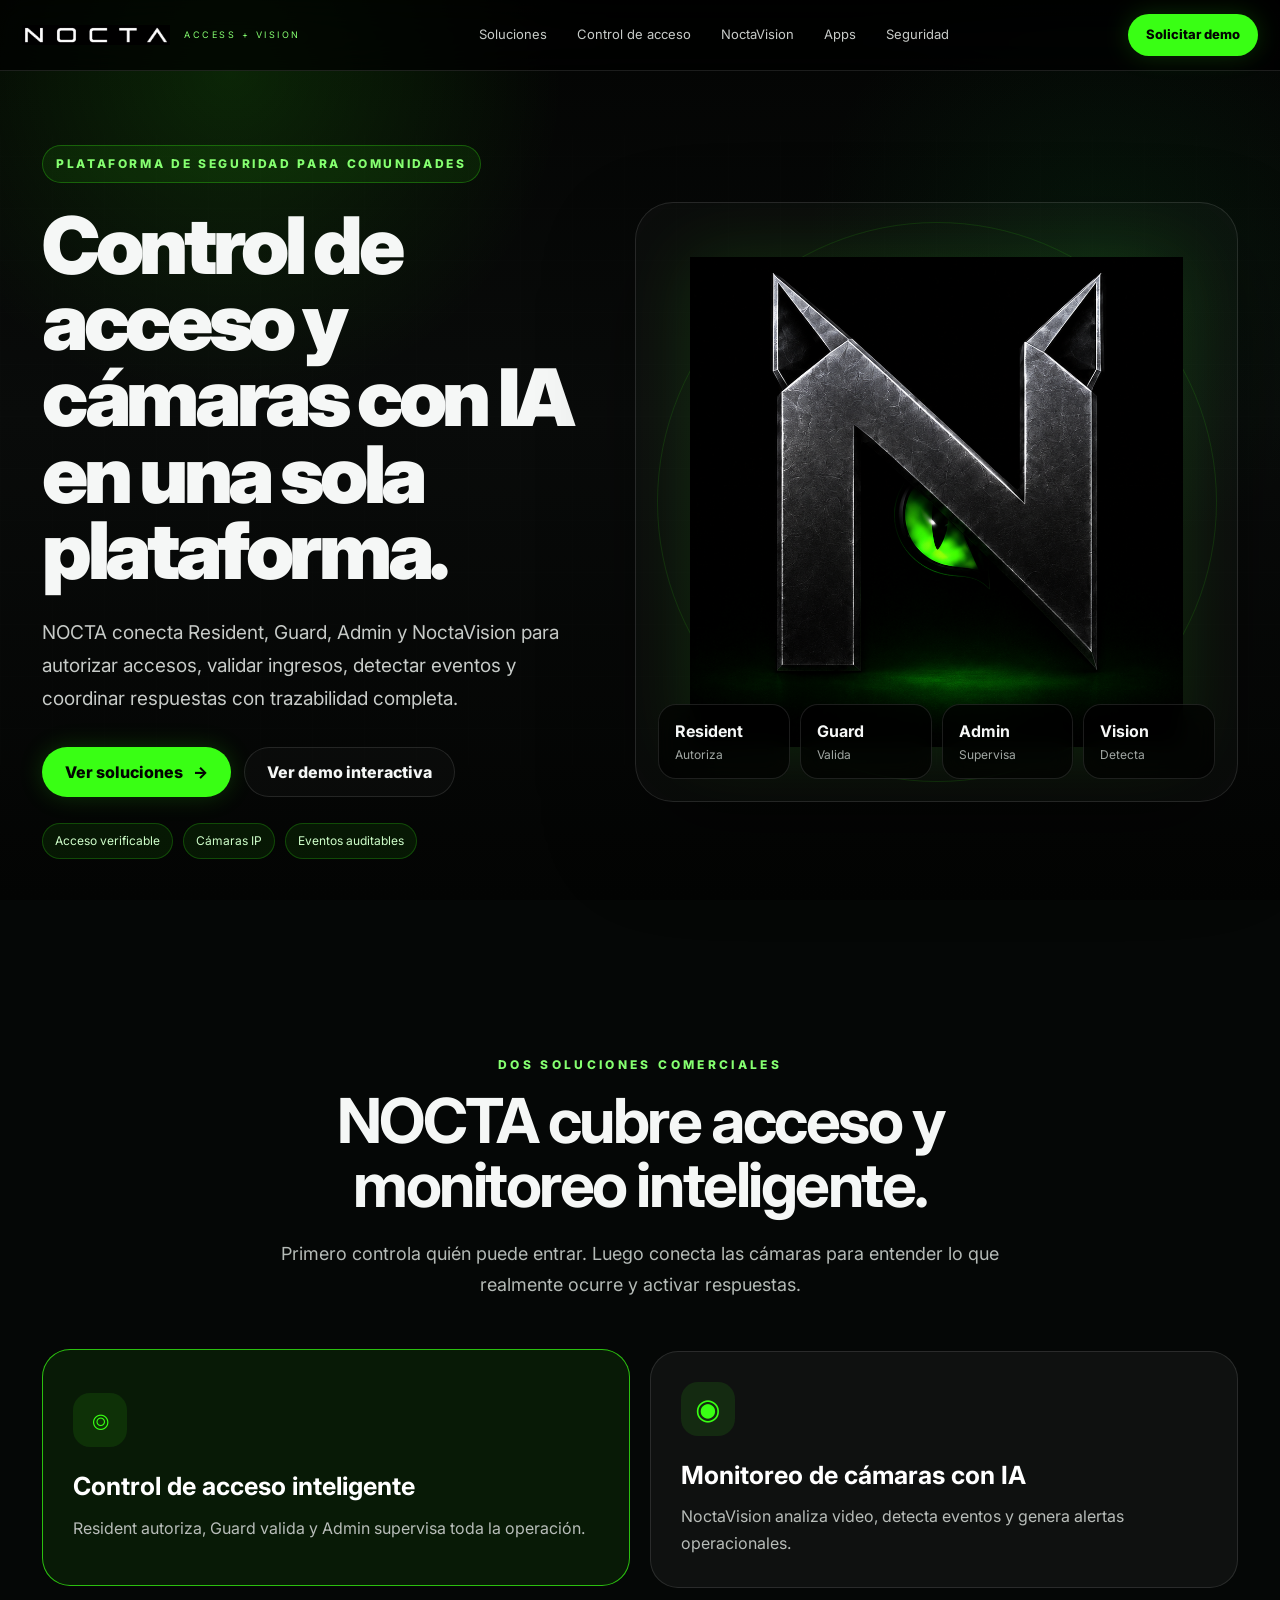
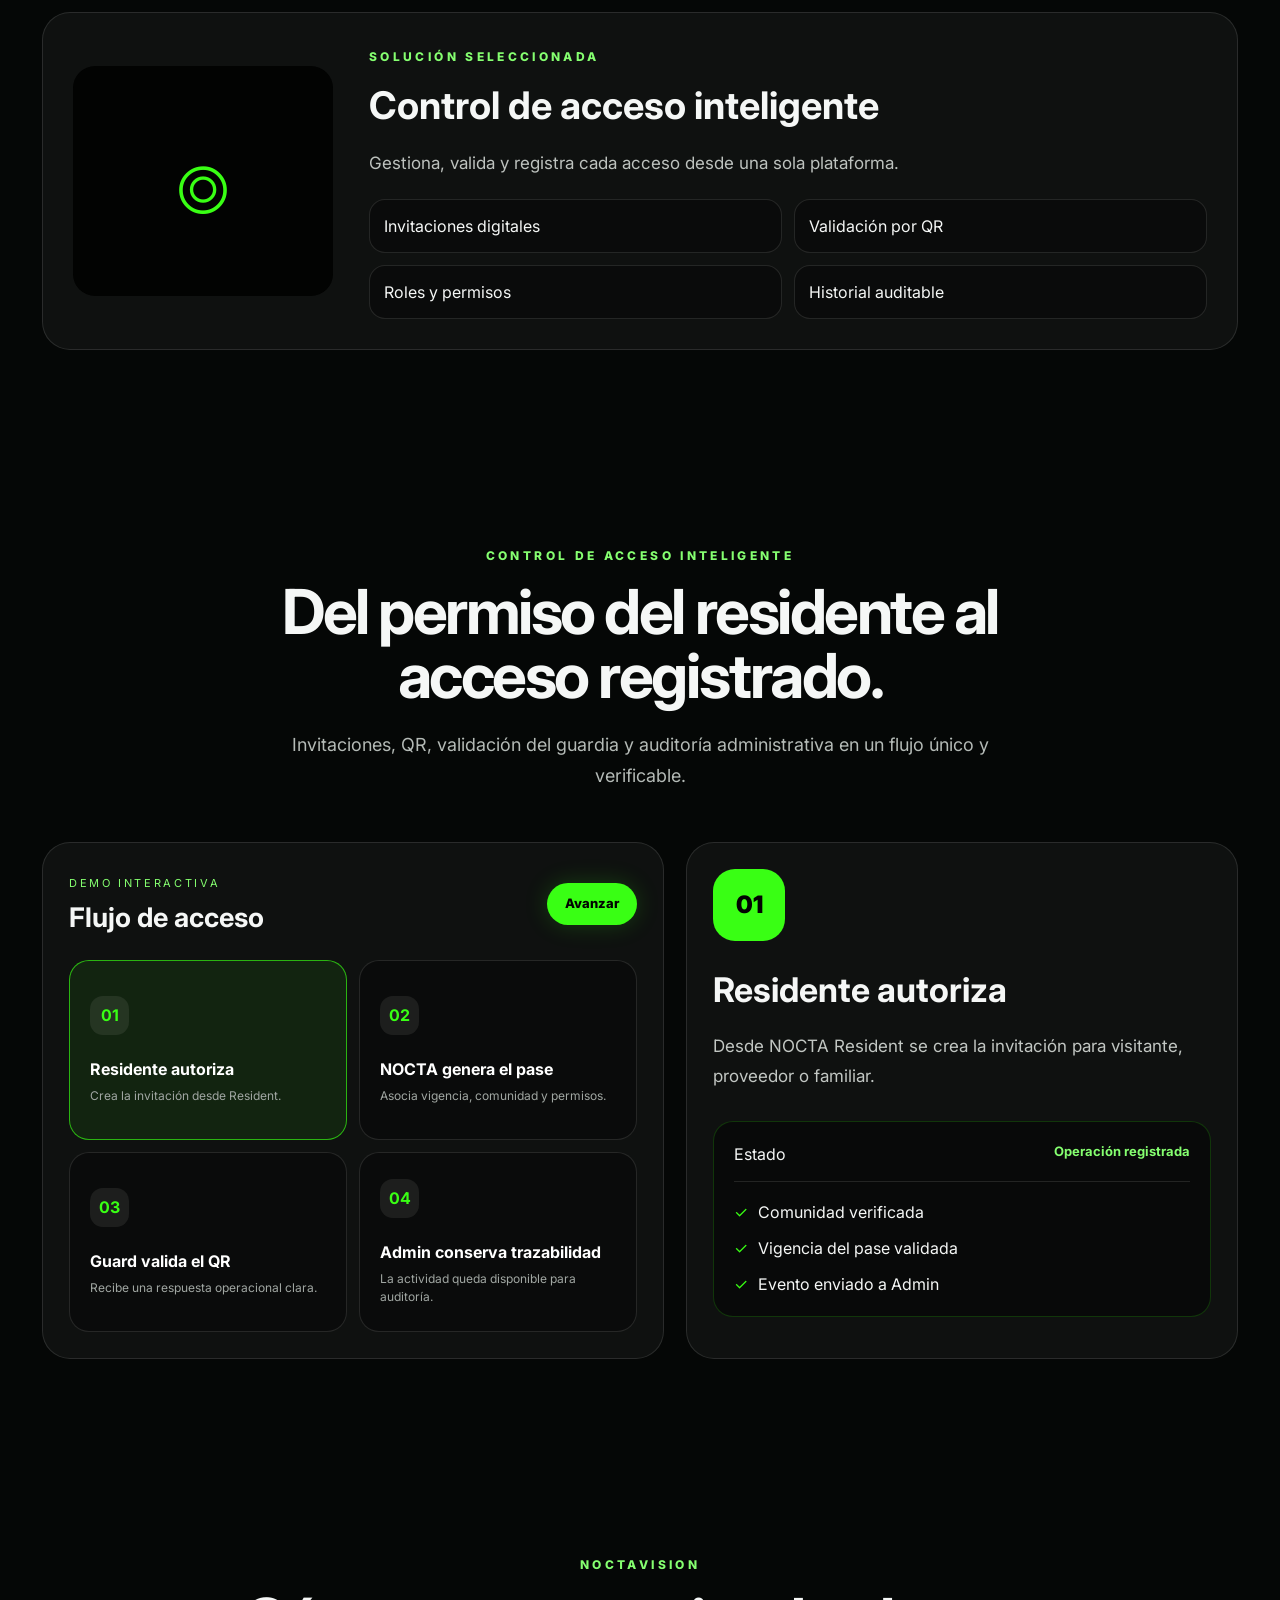
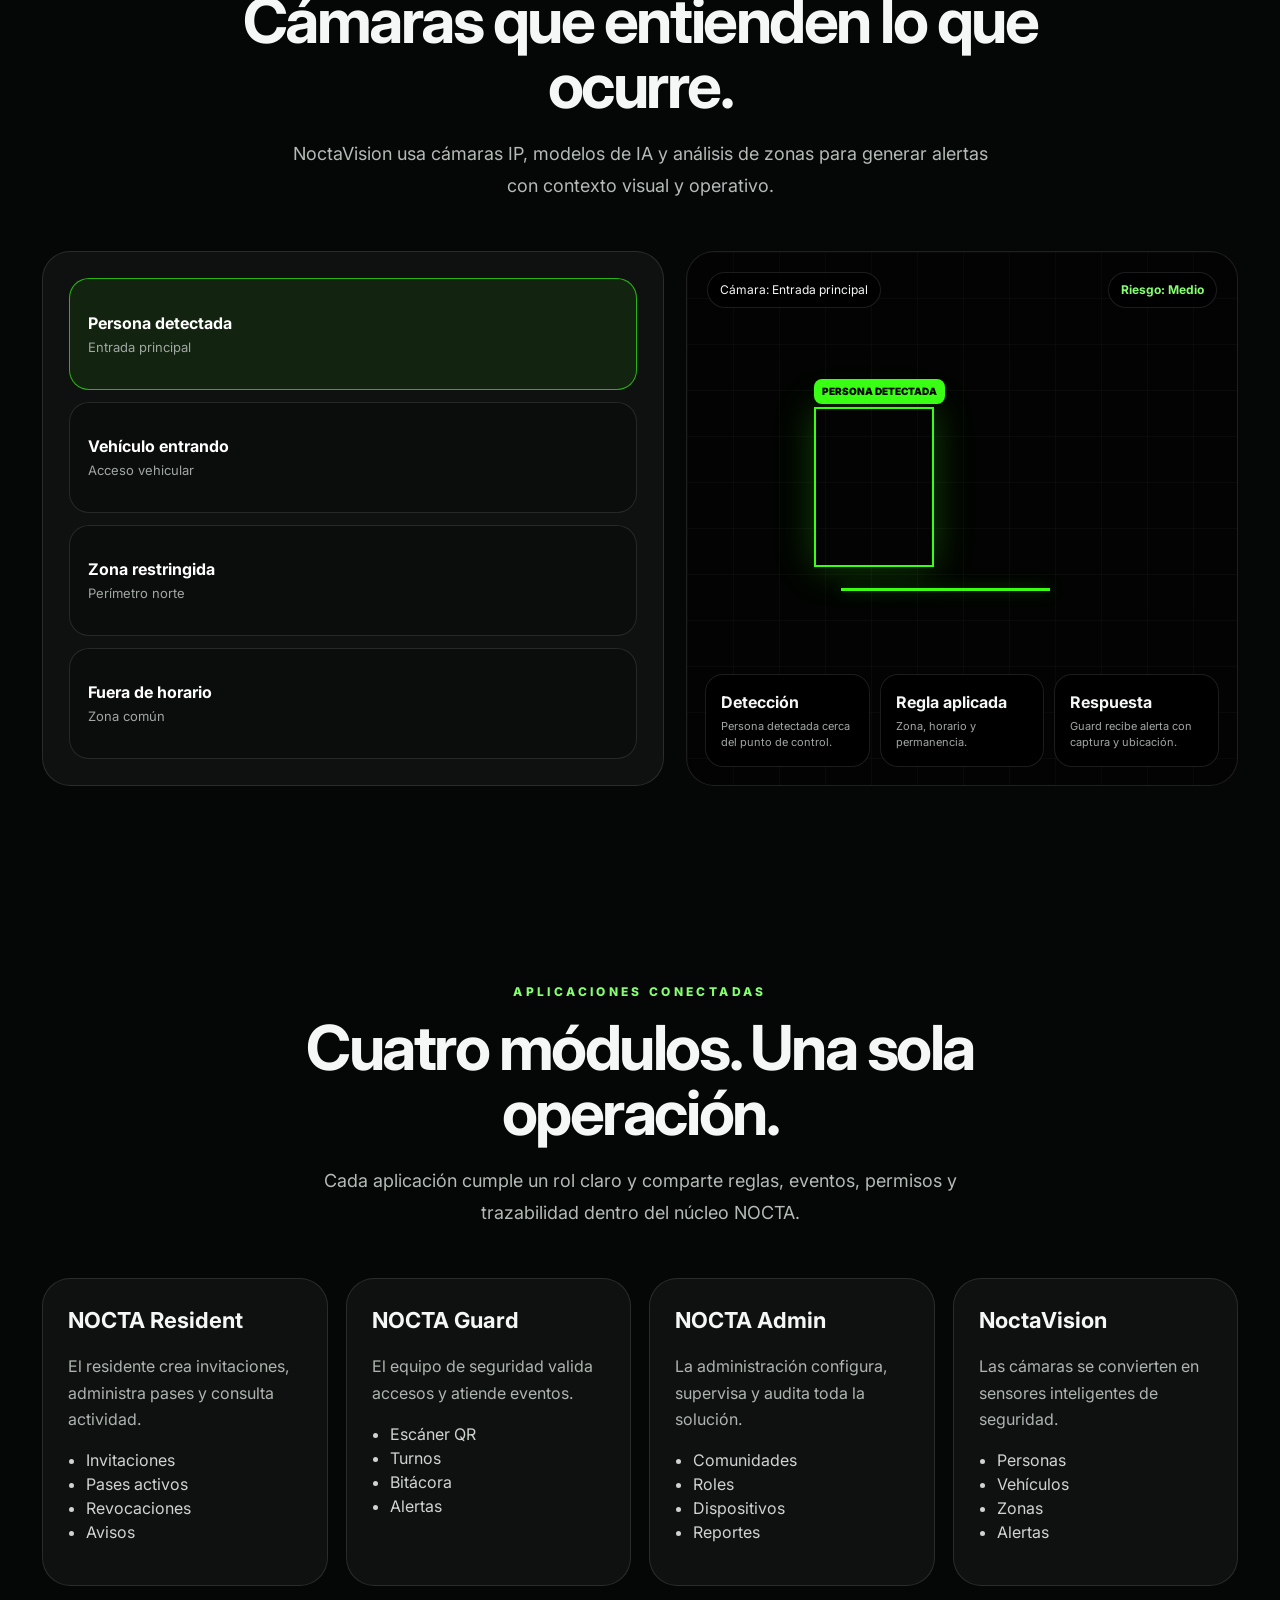
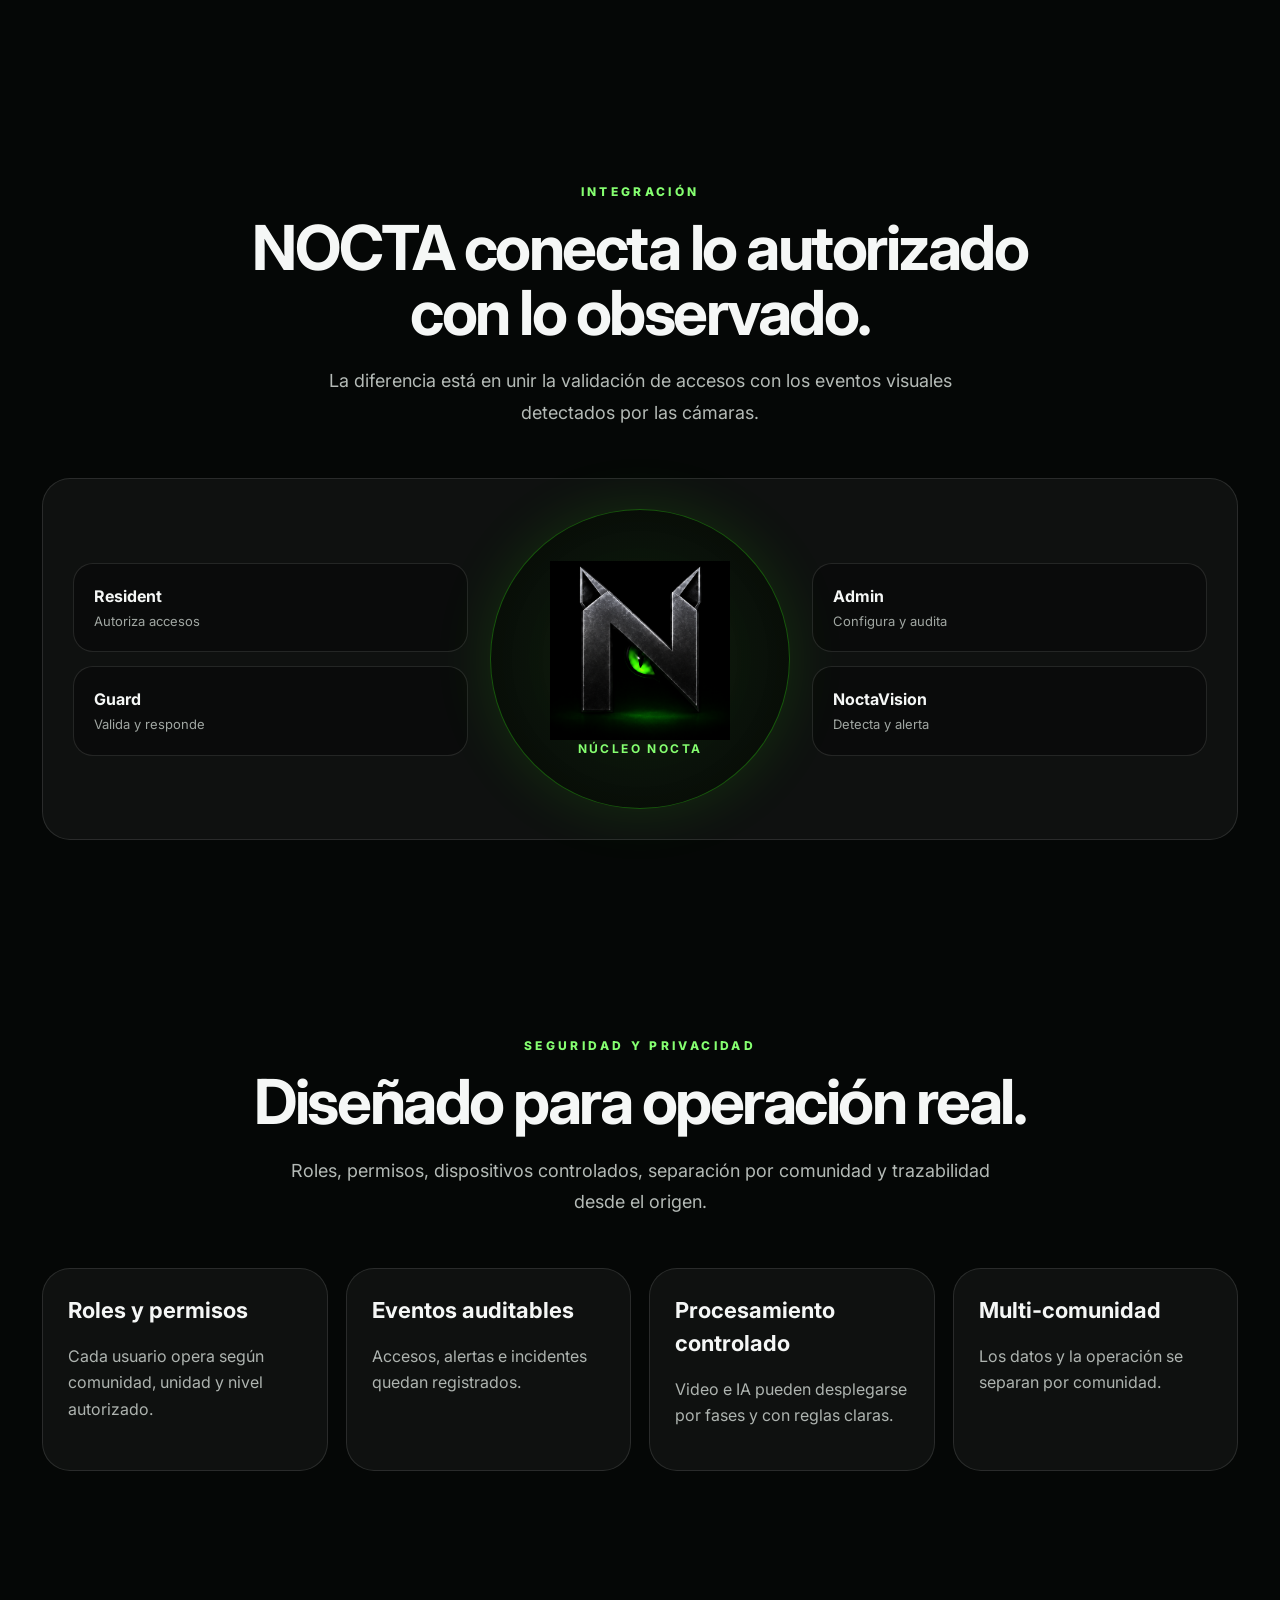
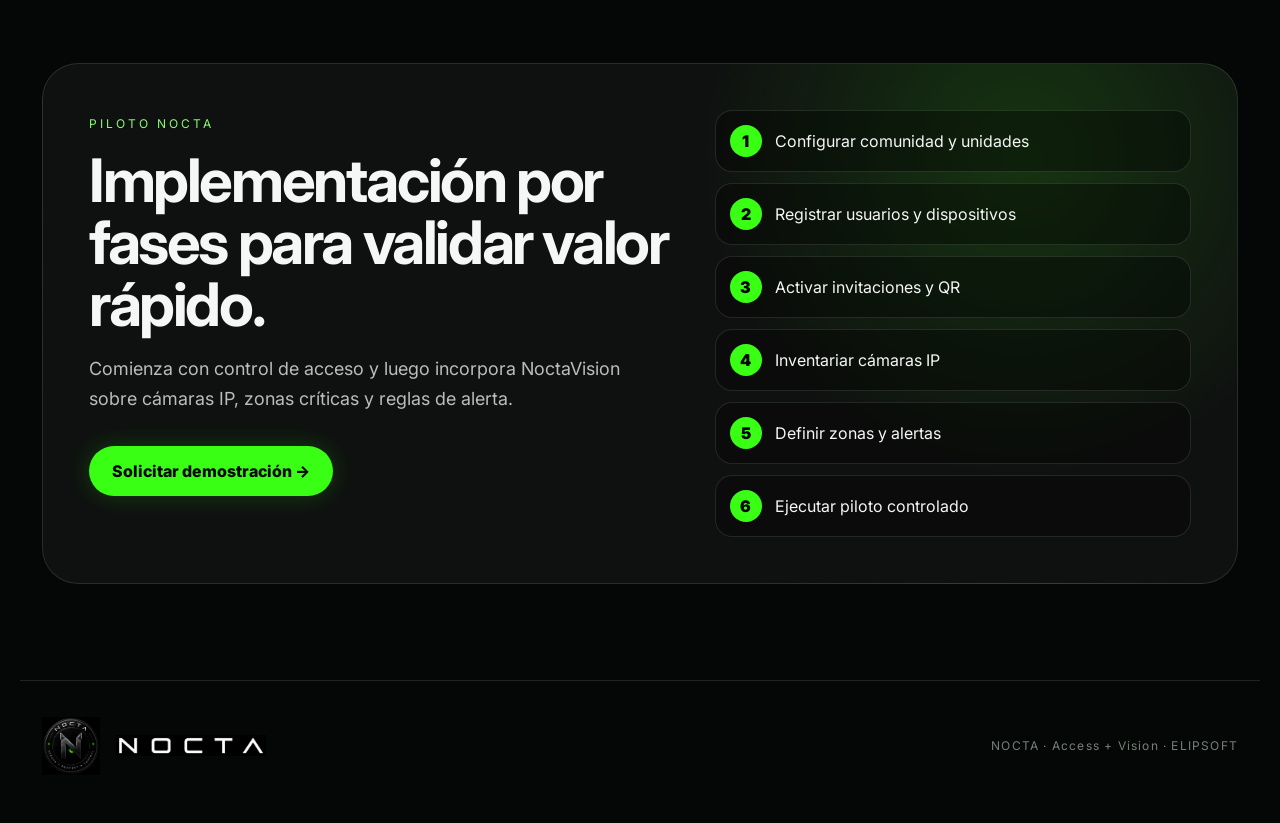
==== index.html @ 9b7b6e7f "Initial NOCTA web presentation" ====
<!doctype html>
<html lang="es">
<head>
  <meta charset="UTF-8" />
  <meta name="viewport" content="width=device-width, initial-scale=1.0" />
  <meta name="theme-color" content="#050706" />
  <meta name="description" content="NOCTA: control de acceso inteligente y monitoreo de cámaras con inteligencia artificial." />
  <title>NOCTA | Access + Vision</title>
  <link rel="icon" type="image/png" href="assets/favicon.png" />
  <link rel="apple-touch-icon" href="assets/favicon-192.png" />
  <link rel="manifest" href="manifest.webmanifest" />
  <link rel="preconnect" href="https://fonts.googleapis.com">
  <link rel="preconnect" href="https://fonts.gstatic.com" crossorigin>
  <link href="https://fonts.googleapis.com/css2?family=Inter:wght@400;500;600;700;800;900&display=swap" rel="stylesheet">
  <link rel="stylesheet" href="styles.css" />
</head>
<body>
  <div class="site-bg" aria-hidden="true"></div>

  <header class="topbar">
    <a class="brand" href="#inicio" aria-label="NOCTA, ir al inicio">
      <img src="assets/nocta-wordmark.png" alt="NOCTA" class="brand-wordmark">
      <span class="brand-tag">ACCESS + VISION</span>
    </a>
    <nav class="desktop-nav" aria-label="Navegación principal">
      <a href="#soluciones">Soluciones</a>
      <a href="#acceso">Control de acceso</a>
      <a href="#vision">NoctaVision</a>
      <a href="#apps">Apps</a>
      <a href="#seguridad">Seguridad</a>
    </nav>
    <a class="button button-primary small" href="#piloto">Solicitar demo</a>
  </header>

  <main>
    <section id="inicio" class="hero section">
      <div class="hero-copy reveal">
        <div class="eyebrow pill">PLATAFORMA DE SEGURIDAD PARA COMUNIDADES</div>
        <h1>Control de acceso y cámaras con IA en una sola plataforma.</h1>
        <p>
          NOCTA conecta Resident, Guard, Admin y NoctaVision para autorizar accesos,
          validar ingresos, detectar eventos y coordinar respuestas con trazabilidad completa.
        </p>
        <div class="actions">
          <a href="#soluciones" class="button button-primary">Ver soluciones <span>→</span></a>
          <a href="#acceso" class="button button-ghost">Ver demo interactiva</a>
        </div>
        <div class="quick-pills">
          <span>Acceso verificable</span>
          <span>Cámaras IP</span>
          <span>Eventos auditables</span>
        </div>
      </div>

      <div class="hero-art reveal">
        <div class="scan-ring"></div>
        <img src="assets/nocta-mark.png" alt="Isotipo NOCTA: N metálica con ojo verde" class="hero-mark">
        <div class="orbit orbit-1"></div>
        <div class="orbit orbit-2"></div>
        <div class="hero-modules">
          <article><strong>Resident</strong><span>Autoriza</span></article>
          <article><strong>Guard</strong><span>Valida</span></article>
          <article><strong>Admin</strong><span>Supervisa</span></article>
          <article><strong>Vision</strong><span>Detecta</span></article>
        </div>
      </div>
    </section>

    <section id="soluciones" class="section">
      <div class="section-heading reveal">
        <span>DOS SOLUCIONES COMERCIALES</span>
        <h2>NOCTA cubre acceso y monitoreo inteligente.</h2>
        <p>Primero controla quién puede entrar. Luego conecta las cámaras para entender lo que realmente ocurre y activar respuestas.</p>
      </div>

      <div class="solution-switch reveal">
        <button class="solution-card active" data-solution="access">
          <div class="solution-icon">⌾</div>
          <h3>Control de acceso inteligente</h3>
          <p>Resident autoriza, Guard valida y Admin supervisa toda la operación.</p>
        </button>
        <button class="solution-card" data-solution="vision">
          <div class="solution-icon">◉</div>
          <h3>Monitoreo de cámaras con IA</h3>
          <p>NoctaVision analiza video, detecta eventos y genera alertas operacionales.</p>
        </button>
      </div>

      <div class="selected-solution reveal">
        <div class="selected-icon" id="selectedIcon">⌾</div>
        <div>
          <span class="mini-label">SOLUCIÓN SELECCIONADA</span>
          <h3 id="selectedTitle">Control de acceso inteligente</h3>
          <p id="selectedText">Gestiona, valida y registra cada acceso desde una sola plataforma.</p>
          <div class="feature-grid" id="selectedFeatures">
            <span>Invitaciones digitales</span>
            <span>Validación por QR</span>
            <span>Roles y permisos</span>
            <span>Historial auditable</span>
          </div>
        </div>
      </div>
    </section>

    <section id="acceso" class="section">
      <div class="section-heading reveal">
        <span>CONTROL DE ACCESO INTELIGENTE</span>
        <h2>Del permiso del residente al acceso registrado.</h2>
        <p>Invitaciones, QR, validación del guardia y auditoría administrativa en un flujo único y verificable.</p>
      </div>

      <div class="demo-grid">
        <div class="demo-steps reveal">
          <div class="demo-head">
            <div><span>DEMO INTERACTIVA</span><h3>Flujo de acceso</h3></div>
            <button id="nextAccess" class="button button-primary small">Avanzar</button>
          </div>
          <div class="step-list">
            <button class="access-step active" data-step="0">
              <b>01</b><strong>Residente autoriza</strong><span>Crea la invitación desde Resident.</span>
            </button>
            <button class="access-step" data-step="1">
              <b>02</b><strong>NOCTA genera el pase</strong><span>Asocia vigencia, comunidad y permisos.</span>
            </button>
            <button class="access-step" data-step="2">
              <b>03</b><strong>Guard valida el QR</strong><span>Recibe una respuesta operacional clara.</span>
            </button>
            <button class="access-step" data-step="3">
              <b>04</b><strong>Admin conserva trazabilidad</strong><span>La actividad queda disponible para auditoría.</span>
            </button>
          </div>
        </div>

        <div class="demo-output reveal">
          <div class="output-icon" id="accessIcon">01</div>
          <h3 id="accessTitle">Residente autoriza</h3>
          <p id="accessDescription">Desde NOCTA Resident se crea la invitación para visitante, proveedor o familiar.</p>
          <div class="status-card">
            <div><span>Estado</span><b>Operación registrada</b></div>
            <ul>
              <li>Comunidad verificada</li>
              <li>Vigencia del pase validada</li>
              <li>Evento enviado a Admin</li>
            </ul>
          </div>
        </div>
      </div>
    </section>

    <section id="vision" class="section">
      <div class="section-heading reveal">
        <span>NOCTAVISION</span>
        <h2>Cámaras que entienden lo que ocurre.</h2>
        <p>NoctaVision usa cámaras IP, modelos de IA y análisis de zonas para generar alertas con contexto visual y operativo.</p>
      </div>

      <div class="vision-grid">
        <div class="scenario-list reveal">
          <button class="scenario active" data-scenario="person">
            <strong>Persona detectada</strong><span>Entrada principal</span>
          </button>
          <button class="scenario" data-scenario="vehicle">
            <strong>Vehículo entrando</strong><span>Acceso vehicular</span>
          </button>
          <button class="scenario" data-scenario="zone">
            <strong>Zona restringida</strong><span>Perímetro norte</span>
          </button>
          <button class="scenario" data-scenario="time">
            <strong>Fuera de horario</strong><span>Zona común</span>
          </button>
        </div>

        <div class="camera-simulator reveal">
          <div class="camera-top">
            <span id="cameraName">Cámara: Entrada principal</span>
            <b id="riskLevel">Riesgo: Medio</b>
          </div>
          <div class="video-grid"></div>
          <div class="detection-box" id="detectionBox"><span id="detectionLabel">PERSONA DETECTADA</span></div>
          <div class="trajectory"></div>
          <div class="camera-info">
            <article><b>Detección</b><span id="detectionText">Persona detectada cerca del punto de control.</span></article>
            <article><b>Regla aplicada</b><span>Zona, horario y permanencia.</span></article>
            <article><b>Respuesta</b><span id="responseText">Guard recibe alerta con captura y ubicación.</span></article>
          </div>
        </div>
      </div>
    </section>

    <section id="apps" class="section">
      <div class="section-heading reveal">
        <span>APLICACIONES CONECTADAS</span>
        <h2>Cuatro módulos. Una sola operación.</h2>
        <p>Cada aplicación cumple un rol claro y comparte reglas, eventos, permisos y trazabilidad dentro del núcleo NOCTA.</p>
      </div>

      <div class="apps-grid reveal">
        <article>
          <h3>NOCTA Resident</h3>
          <p>El residente crea invitaciones, administra pases y consulta actividad.</p>
          <ul><li>Invitaciones</li><li>Pases activos</li><li>Revocaciones</li><li>Avisos</li></ul>
        </article>
        <article>
          <h3>NOCTA Guard</h3>
          <p>El equipo de seguridad valida accesos y atiende eventos.</p>
          <ul><li>Escáner QR</li><li>Turnos</li><li>Bitácora</li><li>Alertas</li></ul>
        </article>
        <article>
          <h3>NOCTA Admin</h3>
          <p>La administración configura, supervisa y audita toda la solución.</p>
          <ul><li>Comunidades</li><li>Roles</li><li>Dispositivos</li><li>Reportes</li></ul>
        </article>
        <article>
          <h3>NoctaVision</h3>
          <p>Las cámaras se convierten en sensores inteligentes de seguridad.</p>
          <ul><li>Personas</li><li>Vehículos</li><li>Zonas</li><li>Alertas</li></ul>
        </article>
      </div>
    </section>

    <section class="section">
      <div class="section-heading reveal">
        <span>INTEGRACIÓN</span>
        <h2>NOCTA conecta lo autorizado con lo observado.</h2>
        <p>La diferencia está en unir la validación de accesos con los eventos visuales detectados por las cámaras.</p>
      </div>

      <div class="architecture reveal">
        <div class="arch-side">
          <article><b>Resident</b><span>Autoriza accesos</span></article>
          <article><b>Guard</b><span>Valida y responde</span></article>
        </div>
        <div class="core">
          <img src="assets/nocta-mark.png" alt="" aria-hidden="true">
          <strong>NÚCLEO NOCTA</strong>
        </div>
        <div class="arch-side">
          <article><b>Admin</b><span>Configura y audita</span></article>
          <article><b>NoctaVision</b><span>Detecta y alerta</span></article>
        </div>
      </div>
    </section>

    <section id="seguridad" class="section">
      <div class="section-heading reveal">
        <span>SEGURIDAD Y PRIVACIDAD</span>
        <h2>Diseñado para operación real.</h2>
        <p>Roles, permisos, dispositivos controlados, separación por comunidad y trazabilidad desde el origen.</p>
      </div>

      <div class="security-grid reveal">
        <article><h3>Roles y permisos</h3><p>Cada usuario opera según comunidad, unidad y nivel autorizado.</p></article>
        <article><h3>Eventos auditables</h3><p>Accesos, alertas e incidentes quedan registrados.</p></article>
        <article><h3>Procesamiento controlado</h3><p>Video e IA pueden desplegarse por fases y con reglas claras.</p></article>
        <article><h3>Multi-comunidad</h3><p>Los datos y la operación se separan por comunidad.</p></article>
      </div>
    </section>

    <section id="piloto" class="section pilot-section">
      <div class="pilot-card reveal">
        <div>
          <span>PILOTO NOCTA</span>
          <h2>Implementación por fases para validar valor rápido.</h2>
          <p>Comienza con control de acceso y luego incorpora NoctaVision sobre cámaras IP, zonas críticas y reglas de alerta.</p>
          <div class="actions">
            <a href="mailto:contacto@elipsoft.com?subject=Demo%20NOCTA" class="button button-primary">Solicitar demostración →</a>
          </div>
        </div>
        <ol>
          <li>Configurar comunidad y unidades</li>
          <li>Registrar usuarios y dispositivos</li>
          <li>Activar invitaciones y QR</li>
          <li>Inventariar cámaras IP</li>
          <li>Definir zonas y alertas</li>
          <li>Ejecutar piloto controlado</li>
        </ol>
      </div>
    </section>
  </main>

  <footer>
    <div class="footer-brand">
      <img src="assets/nocta-badge.png" alt="Badge NOCTA" class="footer-badge">
      <img src="assets/nocta-wordmark.png" alt="NOCTA" class="footer-wordmark">
    </div>
    <p>NOCTA · Access + Vision · ELIPSOFT</p>
  </footer>

  <script src="script.js"></script>
</body>
</html>
---- styles.css ----
:root{
  --bg:#050706;
  --panel:rgba(255,255,255,.045);
  --panel-2:rgba(0,0,0,.42);
  --line:rgba(255,255,255,.11);
  --text:#f5f7f6;
  --muted:#a1a7a3;
  --green:#39ff14;
  --green-soft:#85ff70;
  --radius:28px;
  --max:1240px;
}
*{box-sizing:border-box}
html{scroll-behavior:smooth}
body{
  margin:0;
  color:var(--text);
  background:var(--bg);
  font-family:Inter,system-ui,-apple-system,BlinkMacSystemFont,"Segoe UI",sans-serif;
  line-height:1.5;
  overflow-x:hidden;
}
a{color:inherit;text-decoration:none}
button{font:inherit}
.site-bg{
  position:fixed;inset:0;z-index:-2;
  background:
    radial-gradient(circle at 18% 8%,rgba(57,255,20,.13),transparent 25%),
    radial-gradient(circle at 86% 28%,rgba(12,120,40,.13),transparent 23%),
    linear-gradient(180deg,#030403,#090b0a 46%,#030403);
}
.site-bg::after{
  content:"";position:absolute;inset:0;opacity:.22;
  background-image:linear-gradient(rgba(255,255,255,.025) 1px,transparent 1px),linear-gradient(90deg,rgba(255,255,255,.025) 1px,transparent 1px);
  background-size:52px 52px;
  mask-image:linear-gradient(to bottom,transparent,black 20%,black 80%,transparent);
}
.topbar{
  position:sticky;top:0;z-index:50;
  display:flex;align-items:center;justify-content:space-between;gap:22px;
  padding:14px max(22px,calc((100vw - var(--max))/2));
  border-bottom:1px solid var(--line);
  background:rgba(0,0,0,.72);
  backdrop-filter:blur(18px);
}
.brand{display:flex;align-items:center;gap:14px;min-width:210px}
.brand-wordmark{width:148px;height:auto;display:block}
.brand-tag{font-size:9px;letter-spacing:.28em;color:var(--green-soft);white-space:nowrap}
.desktop-nav{display:flex;align-items:center;gap:4px}
.desktop-nav a{padding:9px 13px;border-radius:999px;color:#c7cbc8;font-size:13px}
.desktop-nav a:hover{background:rgba(255,255,255,.08);color:white}
.button{
  display:inline-flex;align-items:center;justify-content:center;gap:10px;
  min-height:50px;padding:0 22px;border-radius:999px;border:1px solid transparent;
  font-weight:800;transition:.2s ease;cursor:pointer;
}
.button.small{min-height:42px;padding:0 17px;font-size:13px}
.button-primary{background:var(--green);color:#020402;box-shadow:0 0 25px rgba(57,255,20,.18)}
.button-primary:hover{background:#8dff7a;transform:translateY(-1px)}
.button-ghost{border-color:var(--line);background:rgba(255,255,255,.025)}
.button-ghost:hover{background:rgba(255,255,255,.08)}
.section{max-width:var(--max);margin:0 auto;padding:96px 22px}
.hero{display:grid;grid-template-columns:.95fr 1.05fr;gap:48px;align-items:center;min-height:760px;padding-top:74px}
.eyebrow{font-size:12px;font-weight:800;letter-spacing:.22em;color:var(--green-soft)}
.pill{display:inline-flex;padding:9px 13px;border-radius:999px;border:1px solid rgba(57,255,20,.28);background:rgba(57,255,20,.08)}
.hero h1{font-size:clamp(48px,6.2vw,84px);line-height:.96;letter-spacing:-.055em;margin:24px 0 0;font-weight:900;max-width:760px}
.hero-copy>p{font-size:19px;line-height:1.75;color:#c7cbc8;max-width:710px;margin:28px 0 0}
.actions{display:flex;gap:13px;flex-wrap:wrap;margin-top:31px}
.quick-pills{display:flex;gap:10px;flex-wrap:wrap;margin-top:26px}
.quick-pills span{border:1px solid rgba(57,255,20,.22);background:rgba(57,255,20,.08);color:#cfffca;padding:8px 12px;border-radius:999px;font-size:12px}
.hero-art{
  position:relative;min-height:600px;border:1px solid var(--line);
  background:radial-gradient(circle at 50% 35%,rgba(57,255,20,.12),transparent 34%),rgba(255,255,255,.025);
  border-radius:38px;overflow:hidden;display:flex;align-items:center;justify-content:center;
  box-shadow:0 40px 90px rgba(0,0,0,.35);
}
.hero-mark{width:min(82%,560px);position:relative;z-index:3;filter:drop-shadow(0 0 35px rgba(57,255,20,.12));animation:float 5s ease-in-out infinite}
.scan-ring{position:absolute;width:470px;height:470px;border:1px solid rgba(57,255,20,.25);border-radius:50%;box-shadow:0 0 70px rgba(57,255,20,.11) inset}
.orbit{position:absolute;border:1px solid rgba(57,255,20,.12);border-radius:50%}
.orbit-1{width:560px;height:560px;animation:spin 18s linear infinite}
.orbit-2{width:390px;height:390px;animation:spin 12s linear infinite reverse}
.hero-modules{position:absolute;z-index:5;bottom:22px;left:22px;right:22px;display:grid;grid-template-columns:repeat(4,1fr);gap:10px}
.hero-modules article{padding:14px 16px;border:1px solid var(--line);border-radius:18px;background:rgba(0,0,0,.68);backdrop-filter:blur(12px)}
.hero-modules strong,.hero-modules span{display:block}
.hero-modules span{font-size:12px;color:var(--muted);margin-top:3px}
.section-heading{text-align:center;max-width:850px;margin:0 auto 50px}
.section-heading>span,.mini-label{font-size:12px;letter-spacing:.28em;color:var(--green-soft);font-weight:800}
.section-heading h2{font-size:clamp(38px,5vw,62px);line-height:1.04;letter-spacing:-.04em;margin:14px 0 0}
.section-heading p{font-size:18px;line-height:1.75;color:#b4bab6;margin:20px auto 0;max-width:720px}
.solution-switch{display:grid;grid-template-columns:1fr 1fr;gap:20px}
.solution-card{
  border:1px solid var(--line);background:var(--panel);border-radius:var(--radius);padding:30px;text-align:left;color:white;cursor:pointer;transition:.22s;
}
.solution-card:hover,.solution-card.active{border-color:rgba(57,255,20,.72);background:rgba(57,255,20,.08);transform:translateY(-2px)}
.solution-icon{width:54px;height:54px;display:grid;place-items:center;border-radius:17px;background:rgba(57,255,20,.1);color:var(--green);font-size:29px}
.solution-card h3{font-size:25px;margin:21px 0 9px}
.solution-card p{color:#b8bdb9;margin:0;line-height:1.7}
.selected-solution{display:grid;grid-template-columns:260px 1fr;gap:36px;align-items:center;margin-top:24px;padding:30px;border:1px solid var(--line);border-radius:var(--radius);background:var(--panel)}
.selected-icon{height:230px;display:grid;place-items:center;border-radius:22px;background:#020302;color:var(--green);font-size:90px}
.selected-solution h3{font-size:38px;margin:10px 0 8px}
.selected-solution p{color:#bdc2be;font-size:17px}
.feature-grid{display:grid;grid-template-columns:1fr 1fr;gap:12px;margin-top:22px}
.feature-grid span{border:1px solid var(--line);background:rgba(0,0,0,.3);padding:14px;border-radius:16px}
.demo-grid,.vision-grid{display:grid;grid-template-columns:1.06fr .94fr;gap:22px}
.demo-steps,.demo-output,.scenario-list,.camera-simulator{border:1px solid var(--line);border-radius:var(--radius);background:var(--panel);padding:26px}
.demo-head{display:flex;align-items:center;justify-content:space-between;gap:18px;margin-bottom:22px}
.demo-head span{font-size:11px;letter-spacing:.24em;color:var(--green-soft)}
.demo-head h3{font-size:27px;margin:5px 0 0}
.step-list{display:grid;grid-template-columns:1fr 1fr;gap:12px}
.access-step{min-height:180px;padding:20px;border:1px solid var(--line);border-radius:20px;background:rgba(0,0,0,.28);color:white;text-align:left;cursor:pointer;transition:.2s}
.access-step.active,.access-step:hover{border-color:rgba(57,255,20,.66);background:rgba(57,255,20,.08)}
.access-step b{display:grid;place-items:center;width:39px;height:39px;border-radius:13px;background:rgba(255,255,255,.08);color:var(--green)}
.access-step strong,.access-step span{display:block}
.access-step strong{margin-top:22px}
.access-step span{font-size:12px;color:var(--muted);margin-top:6px;line-height:1.5}
.demo-output{min-height:510px}
.output-icon{width:72px;height:72px;border-radius:22px;display:grid;place-items:center;background:var(--green);color:#020302;font-weight:900;font-size:24px}
.demo-output h3{font-size:34px;margin:23px 0 12px}
.demo-output>p{color:#c2c7c3;font-size:17px;line-height:1.75}
.status-card{margin-top:30px;padding:20px;border:1px solid rgba(57,255,20,.18);background:rgba(0,0,0,.42);border-radius:20px}
.status-card>div{display:flex;justify-content:space-between;gap:18px;padding-bottom:15px;border-bottom:1px solid var(--line)}
.status-card b{color:var(--green-soft);font-size:13px}
.status-card ul{margin:18px 0 0;padding:0;list-style:none;display:grid;gap:12px}
.status-card li::before{content:"✓";color:var(--green);margin-right:10px}
.scenario-list{display:grid;gap:12px}
.scenario{padding:18px;border:1px solid var(--line);border-radius:20px;background:rgba(0,0,0,.27);text-align:left;color:white;cursor:pointer}
.scenario.active,.scenario:hover{border-color:rgba(57,255,20,.66);background:rgba(57,255,20,.08)}
.scenario strong,.scenario span{display:block}
.scenario span{color:var(--muted);font-size:13px;margin-top:3px}
.camera-simulator{padding:0;min-height:535px;position:relative;overflow:hidden;background:#020302}
.camera-top{position:absolute;top:20px;left:20px;right:20px;z-index:8;display:flex;justify-content:space-between;gap:20px}
.camera-top span,.camera-top b{padding:8px 12px;border-radius:999px;background:rgba(0,0,0,.78);border:1px solid var(--line);font-size:12px}
.camera-top b{color:var(--green-soft)}
.video-grid{position:absolute;inset:0;opacity:.36;background-image:linear-gradient(rgba(255,255,255,.08) 1px,transparent 1px),linear-gradient(90deg,rgba(255,255,255,.08) 1px,transparent 1px);background-size:46px 46px}
.detection-box{position:absolute;left:23%;top:29%;width:120px;height:160px;border:2px solid var(--green);box-shadow:0 0 36px rgba(57,255,20,.26);transition:.35s}
.detection-box span{position:absolute;top:-30px;left:-2px;background:var(--green);color:#020302;font-size:10px;font-weight:900;padding:5px 8px;border-radius:8px;white-space:nowrap}
.trajectory{position:absolute;left:28%;top:63%;width:38%;height:3px;background:var(--green);box-shadow:0 0 15px rgba(57,255,20,.35);transform-origin:left;animation:grow 1.4s ease-in-out infinite alternate}
.camera-info{position:absolute;left:18px;right:18px;bottom:18px;display:grid;grid-template-columns:repeat(3,1fr);gap:10px}
.camera-info article{padding:15px;border-radius:18px;background:rgba(0,0,0,.77);border:1px solid var(--line);backdrop-filter:blur(10px)}
.camera-info b,.camera-info span{display:block}
.camera-info span{font-size:11px;color:var(--muted);margin-top:5px;line-height:1.45}
.apps-grid,.security-grid{display:grid;grid-template-columns:repeat(4,1fr);gap:18px}
.apps-grid article,.security-grid article{border:1px solid var(--line);background:var(--panel);border-radius:var(--radius);padding:25px}
.apps-grid h3,.security-grid h3{font-size:22px;margin:0}
.apps-grid p,.security-grid p{color:#aeb4b0;line-height:1.65}
.apps-grid ul{padding-left:18px;color:#d0d4d1}
.architecture{display:grid;grid-template-columns:1fr 300px 1fr;gap:22px;align-items:center;border:1px solid var(--line);background:var(--panel);border-radius:var(--radius);padding:30px}
.arch-side{display:grid;gap:14px}
.arch-side article{border:1px solid var(--line);background:rgba(0,0,0,.3);border-radius:20px;padding:20px}
.arch-side b,.arch-side span{display:block}
.arch-side span{font-size:13px;color:var(--muted);margin-top:4px}
.core{height:300px;display:flex;flex-direction:column;align-items:center;justify-content:center;border:1px solid rgba(57,255,20,.3);border-radius:50%;background:radial-gradient(circle,rgba(57,255,20,.08),rgba(0,0,0,.7));box-shadow:0 0 60px rgba(57,255,20,.12)}
.core img{width:180px;max-height:190px;object-fit:contain}
.core strong{font-size:12px;letter-spacing:.2em;color:var(--green-soft)}
.pilot-card{position:relative;overflow:hidden;display:grid;grid-template-columns:1.1fr .9fr;gap:44px;padding:46px;border:1px solid var(--line);border-radius:36px;background:radial-gradient(circle at 82% 18%,rgba(57,255,20,.15),transparent 30%),var(--panel)}
.pilot-card>div>span{font-size:12px;letter-spacing:.25em;color:var(--green-soft)}
.pilot-card h2{font-size:clamp(38px,5vw,60px);line-height:1.04;letter-spacing:-.04em;margin:15px 0}
.pilot-card p{color:#b9beb9;font-size:18px;line-height:1.7}
.pilot-card ol{margin:0;padding:0;list-style:none;display:grid;gap:11px;counter-reset:item}
.pilot-card li{counter-increment:item;display:flex;align-items:center;gap:13px;padding:14px;border:1px solid var(--line);border-radius:17px;background:rgba(0,0,0,.35)}
.pilot-card li::before{content:counter(item);width:32px;height:32px;display:grid;place-items:center;border-radius:50%;background:var(--green);color:#020302;font-weight:900}
footer{max-width:var(--max);margin:0 auto;padding:36px 22px 48px;border-top:1px solid var(--line);display:flex;align-items:center;justify-content:space-between;gap:20px;color:#777f79}
.footer-brand{display:flex;align-items:center;gap:16px}
.footer-badge{width:58px;height:58px;object-fit:contain}
.footer-wordmark{width:150px;height:auto}
footer p{font-size:12px;letter-spacing:.1em}
.reveal{opacity:0;transform:translateY(22px);transition:opacity .7s ease,transform .7s ease}
.reveal.visible{opacity:1;transform:translateY(0)}
@keyframes float{0%,100%{transform:translateY(0)}50%{transform:translateY(-13px)}}
@keyframes spin{to{transform:rotate(360deg)}}
@keyframes grow{from{transform:scaleX(.25)}to{transform:scaleX(1)}}
@media(max-width:980px){
  .desktop-nav{display:none}
  .hero,.demo-grid,.vision-grid,.pilot-card{grid-template-columns:1fr}
  .hero{min-height:auto}
  .hero-art{min-height:540px}
  .apps-grid,.security-grid{grid-template-columns:1fr 1fr}
  .architecture{grid-template-columns:1fr}
  .core{width:300px;justify-self:center}
}
@media(max-width:680px){
  .topbar{padding:12px 14px}
  .brand-tag{display:none}
  .brand-wordmark{width:124px}
  .topbar .button.small{padding:0 13px}
  .section{padding:72px 16px}
  .hero{padding-top:42px}
  .hero-art{min-height:450px}
  .hero-mark{width:100%}
  .scan-ring{width:320px;height:320px}
  .orbit-1{width:390px;height:390px}
  .orbit-2{width:270px;height:270px}
  .hero-modules{grid-template-columns:1fr 1fr}
  .solution-switch,.selected-solution,.step-list,.feature-grid,.apps-grid,.security-grid{grid-template-columns:1fr}
  .selected-icon{height:180px}
  .camera-info{grid-template-columns:1fr;position:relative;left:auto;right:auto;bottom:auto;padding:300px 14px 14px}
  .camera-simulator{min-height:680px}
  .architecture{padding:20px}
  .core{width:240px;height:240px}
  footer{flex-direction:column;align-items:flex-start}
}
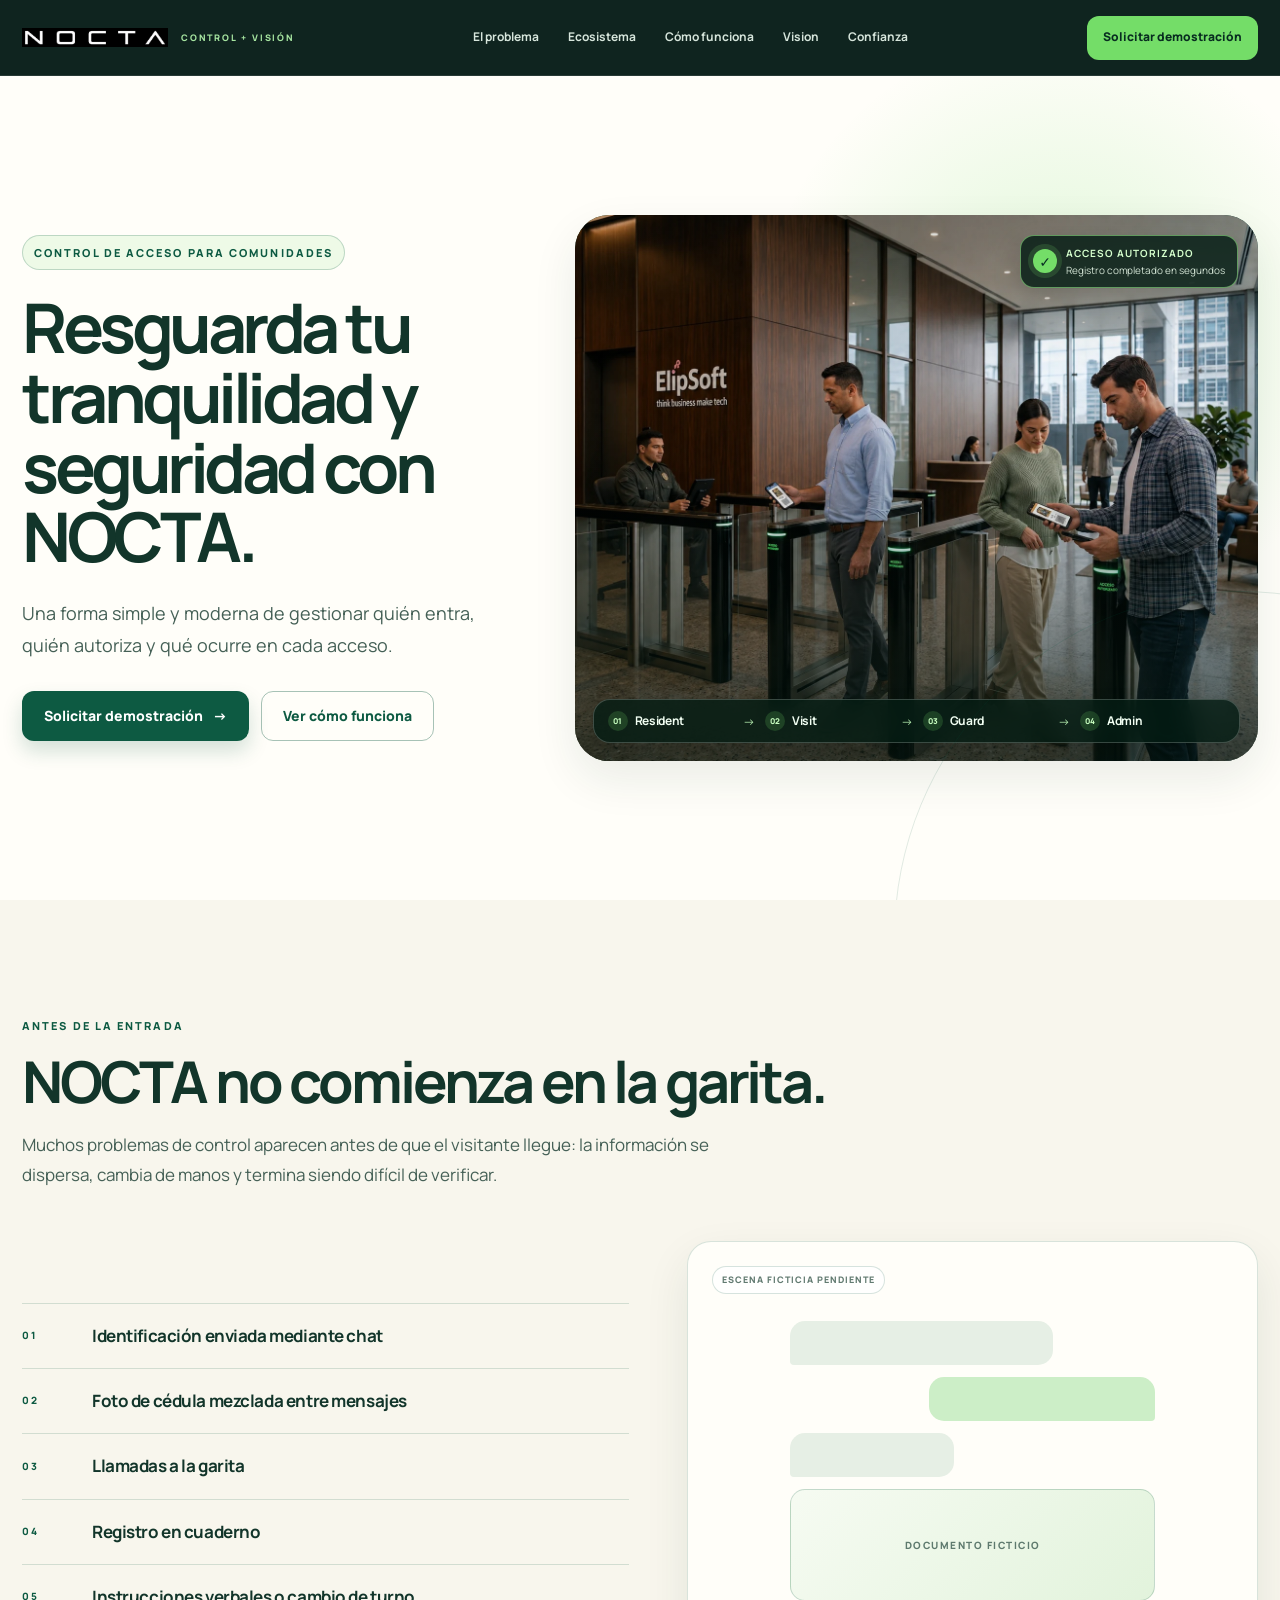
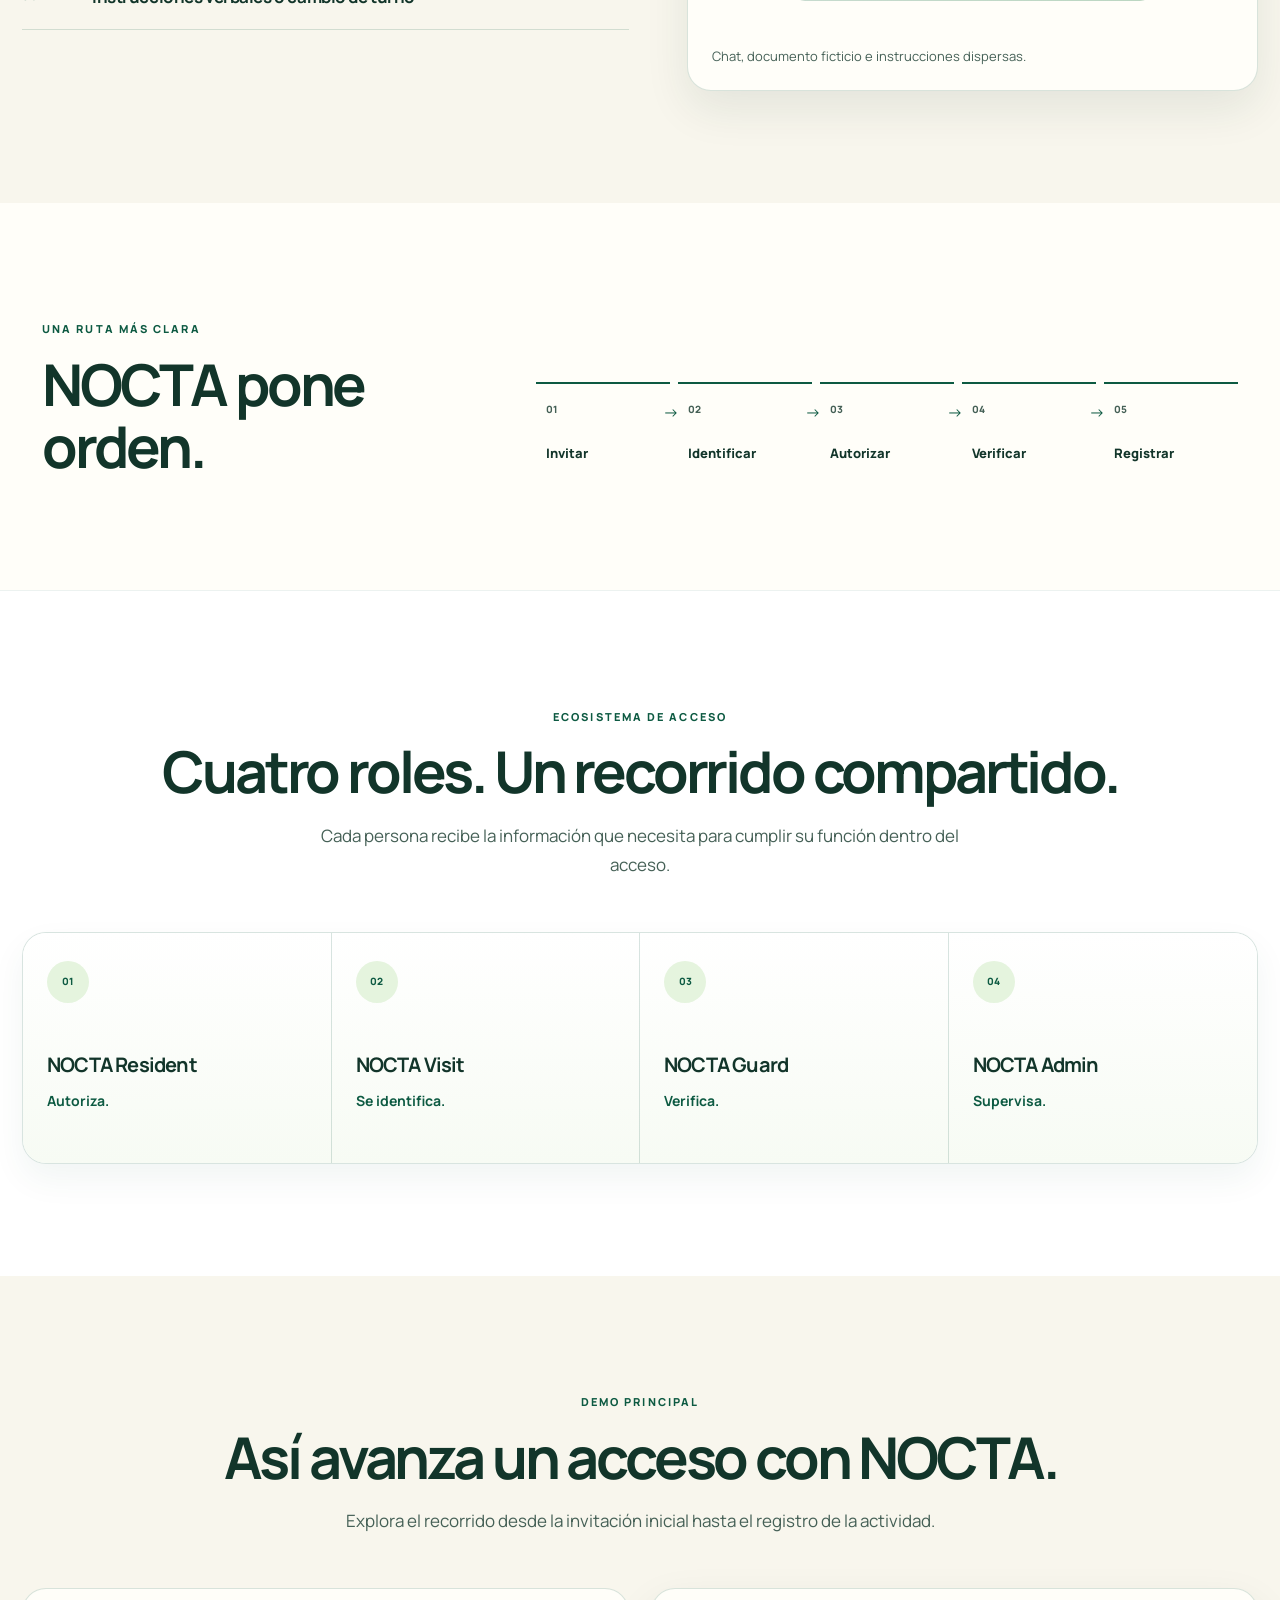
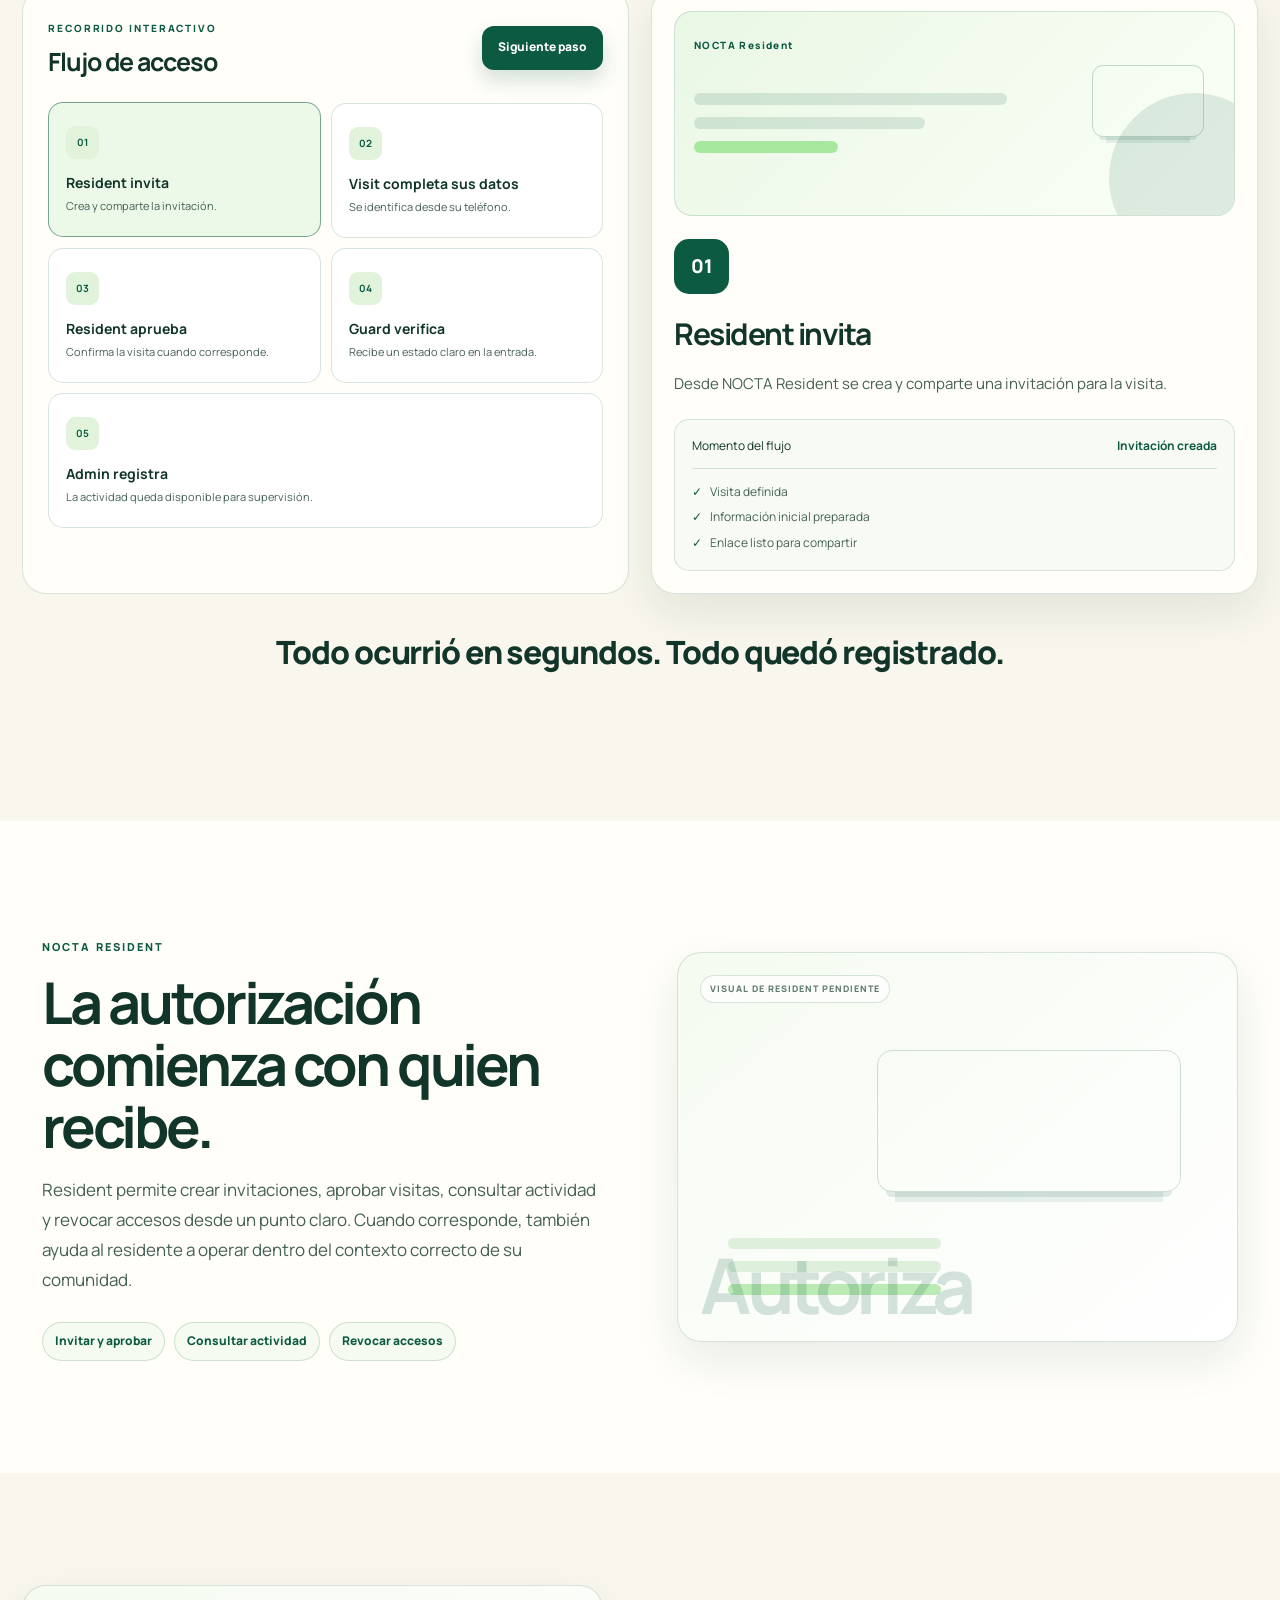
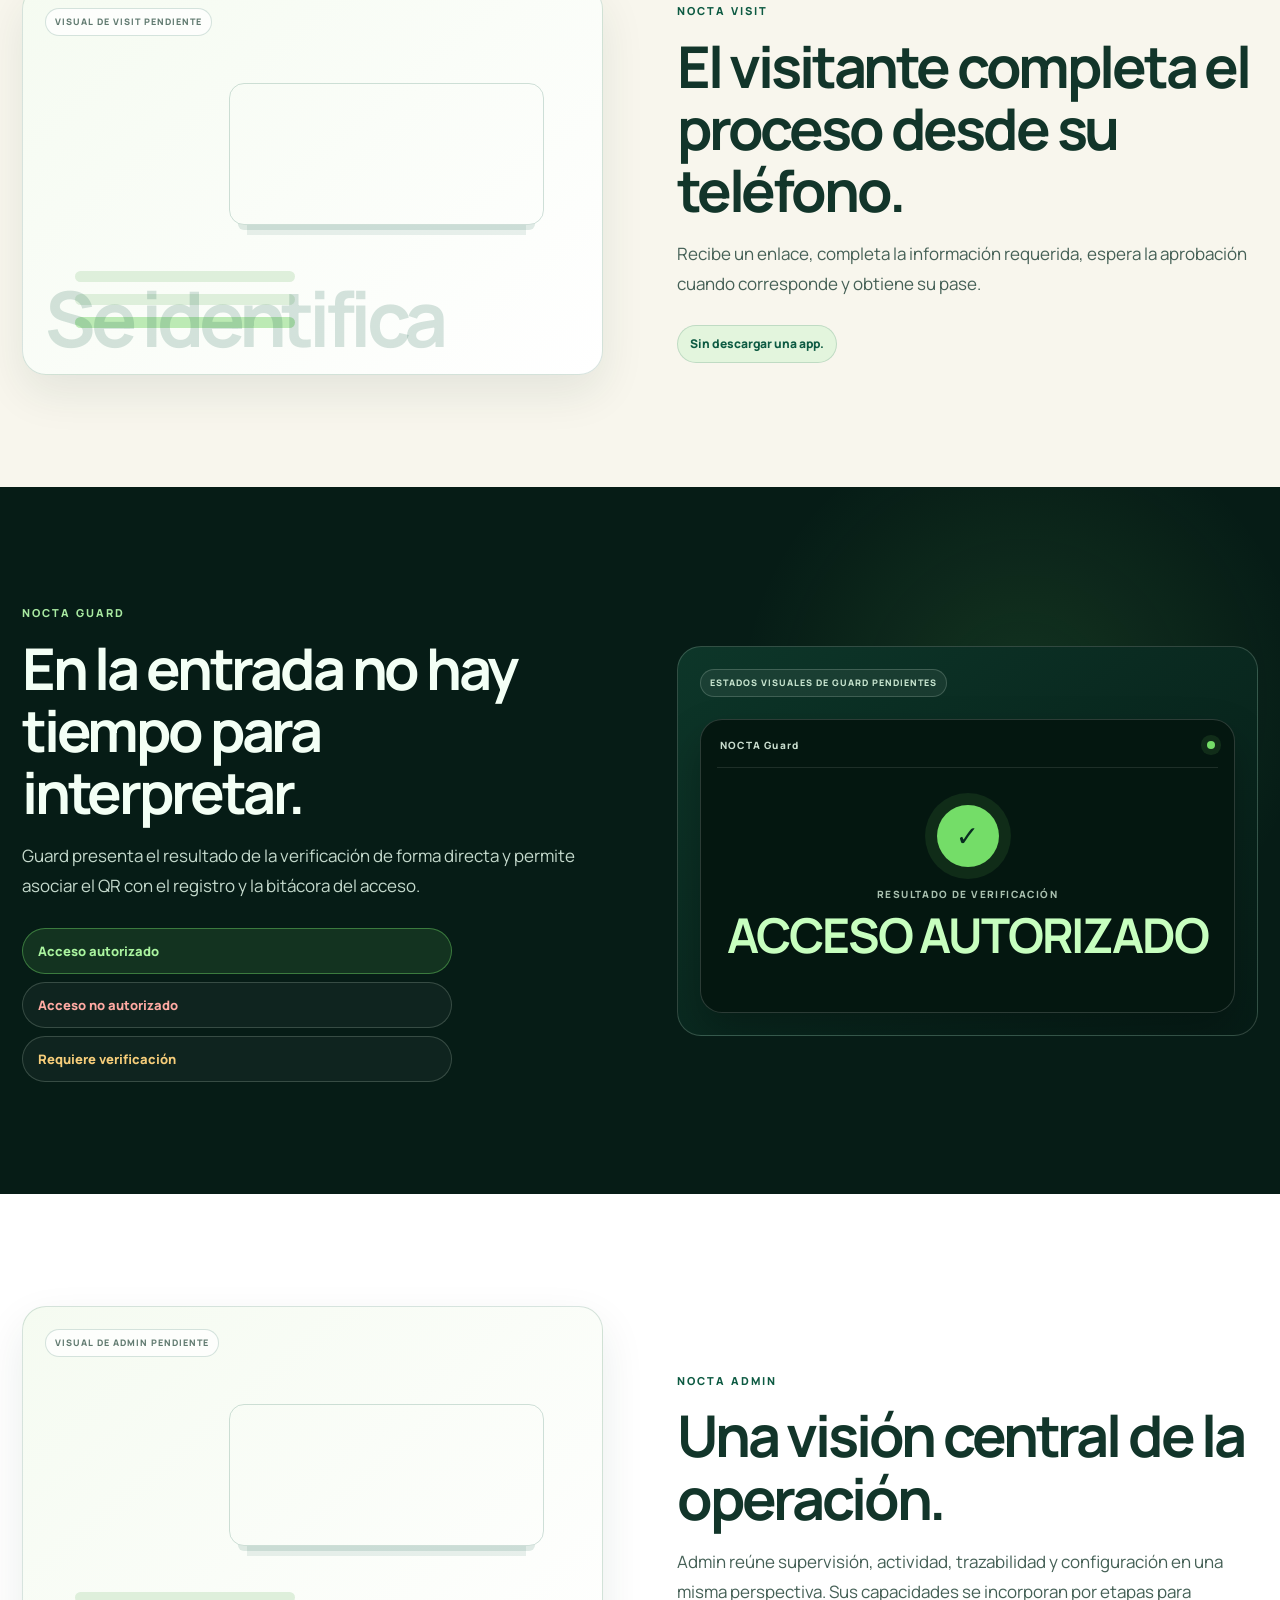
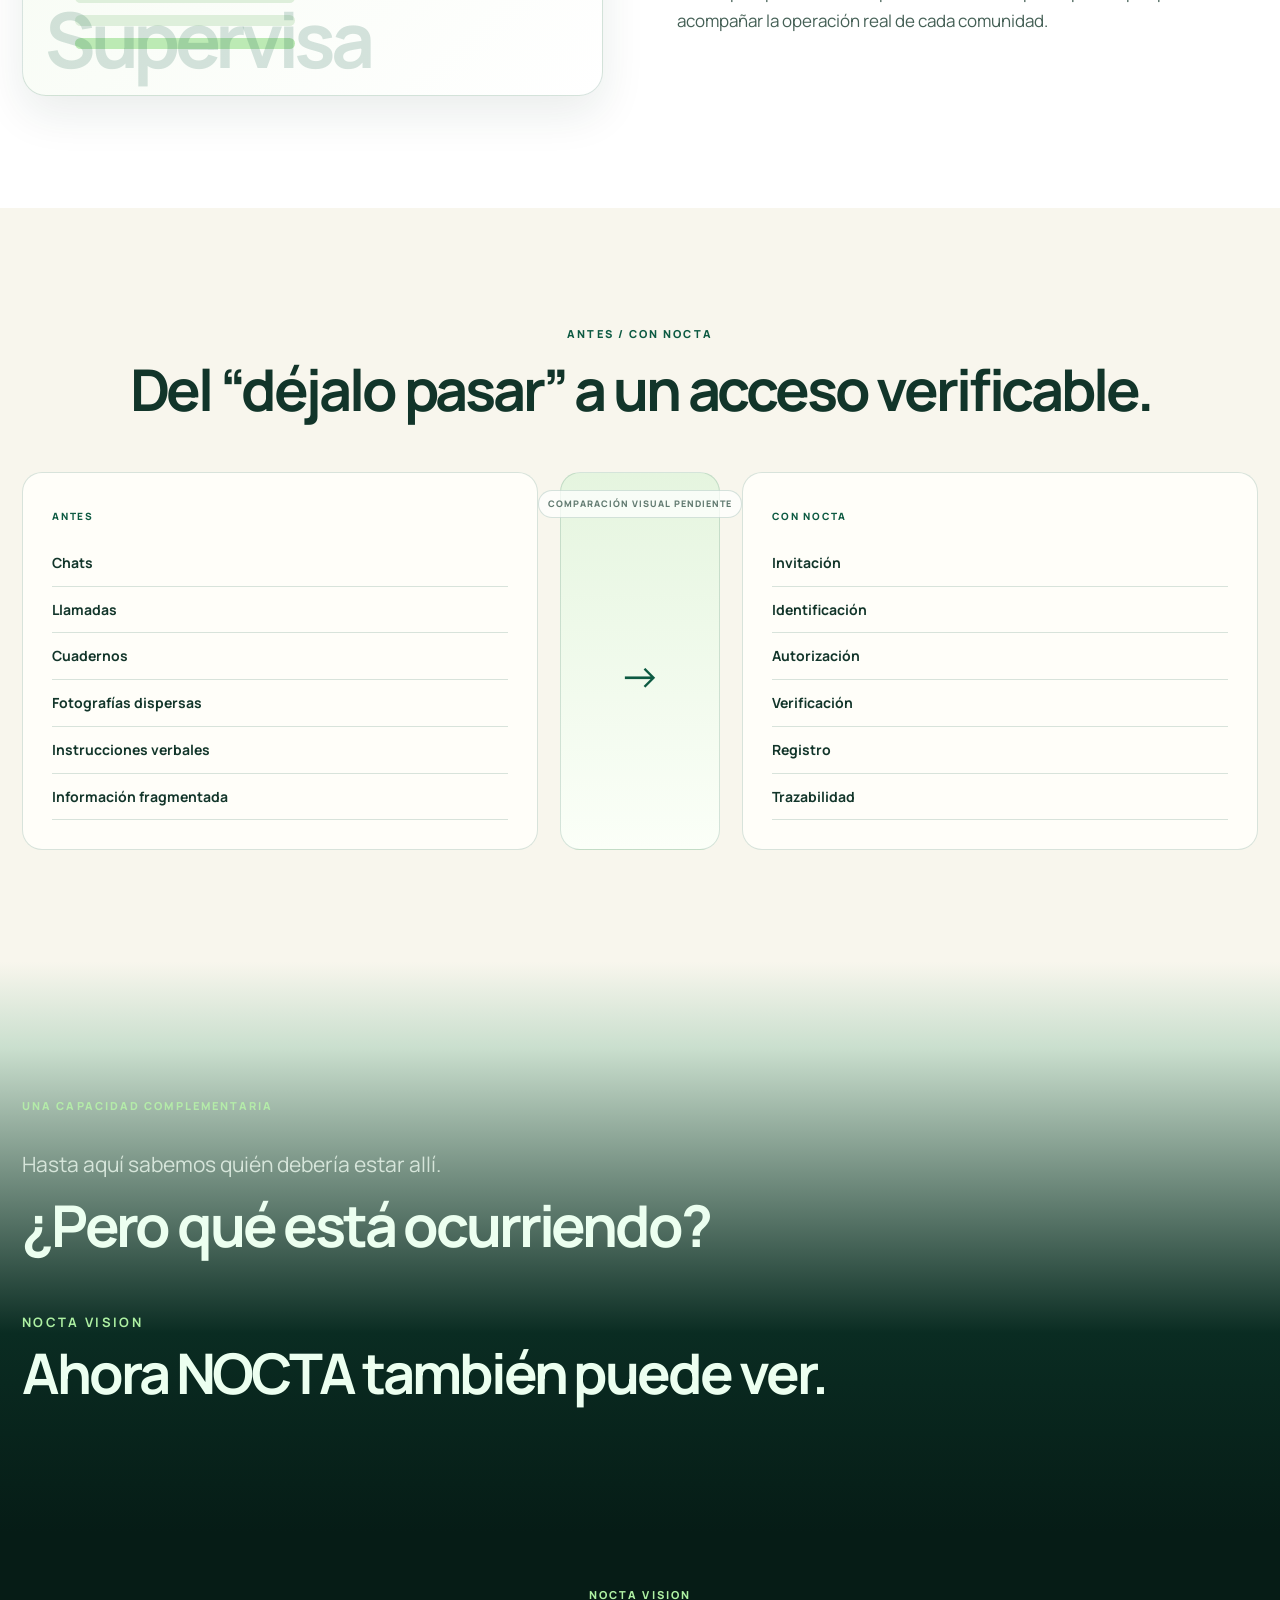
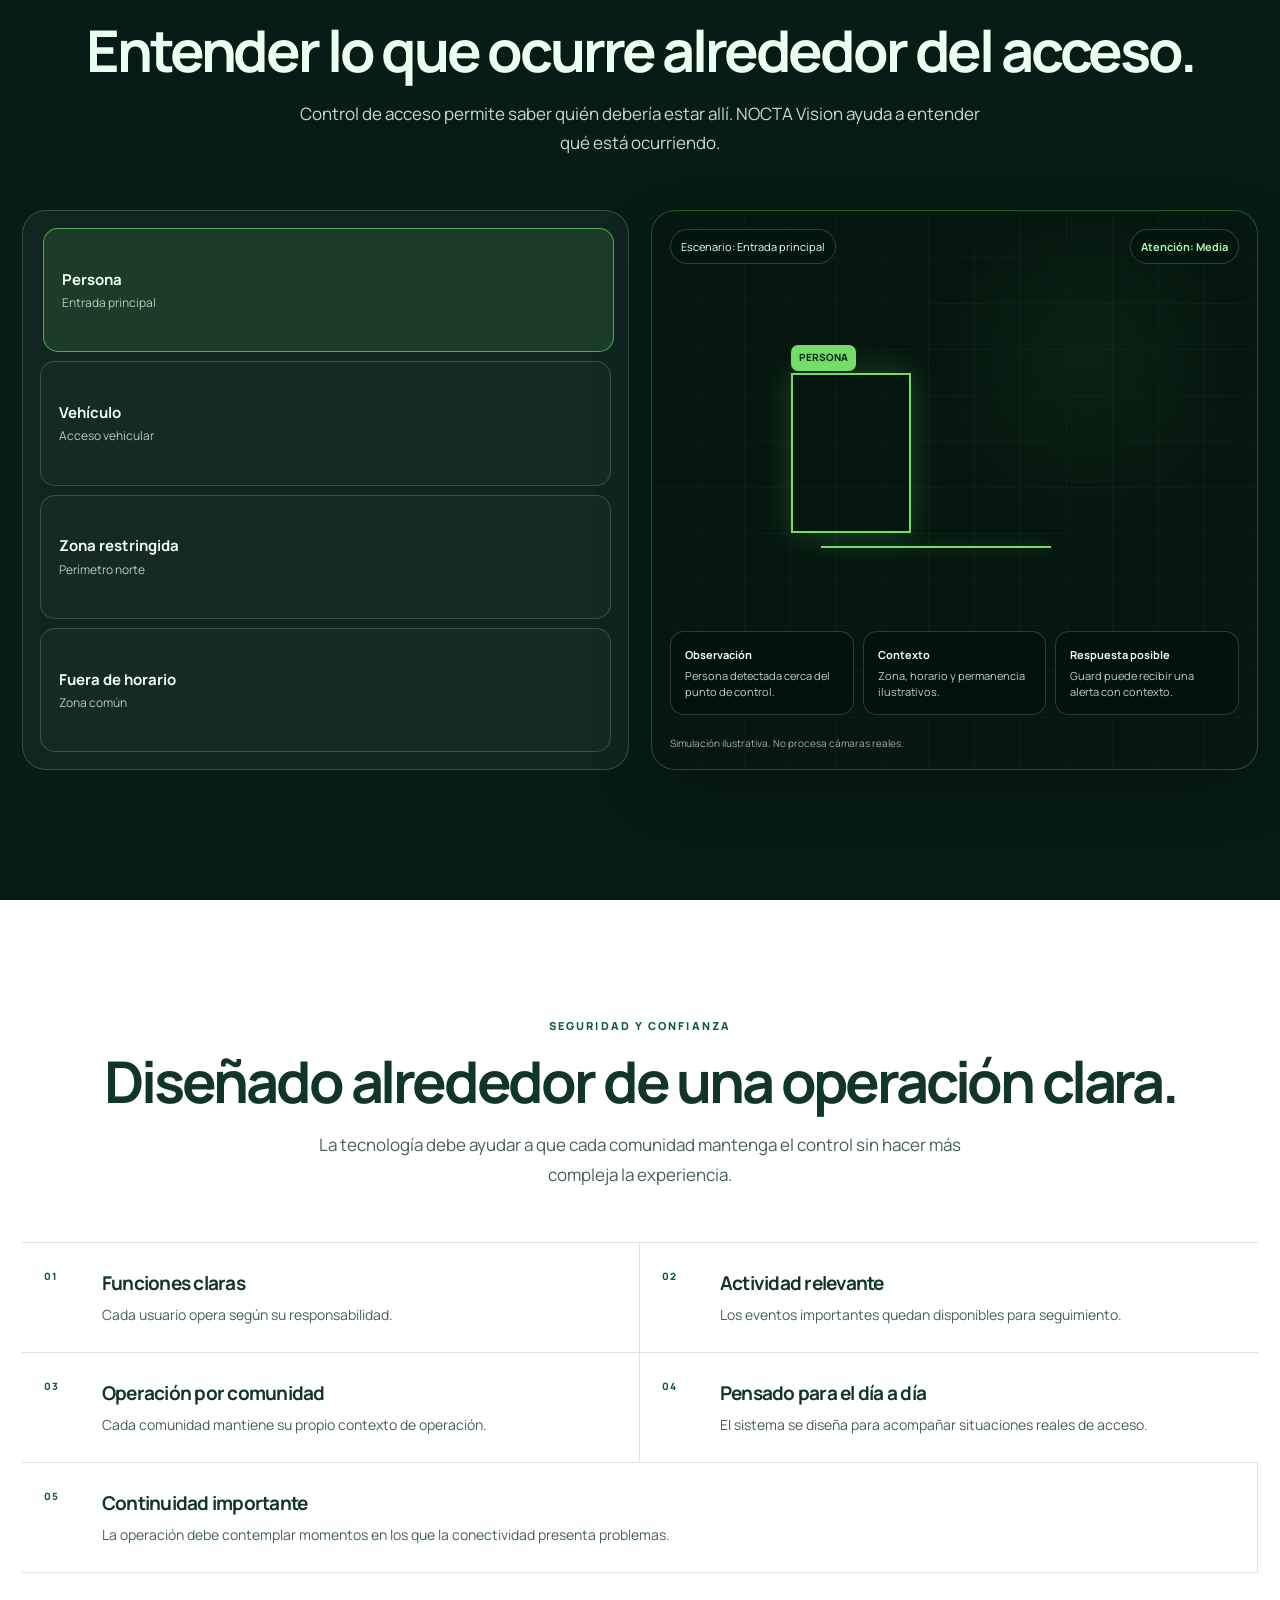
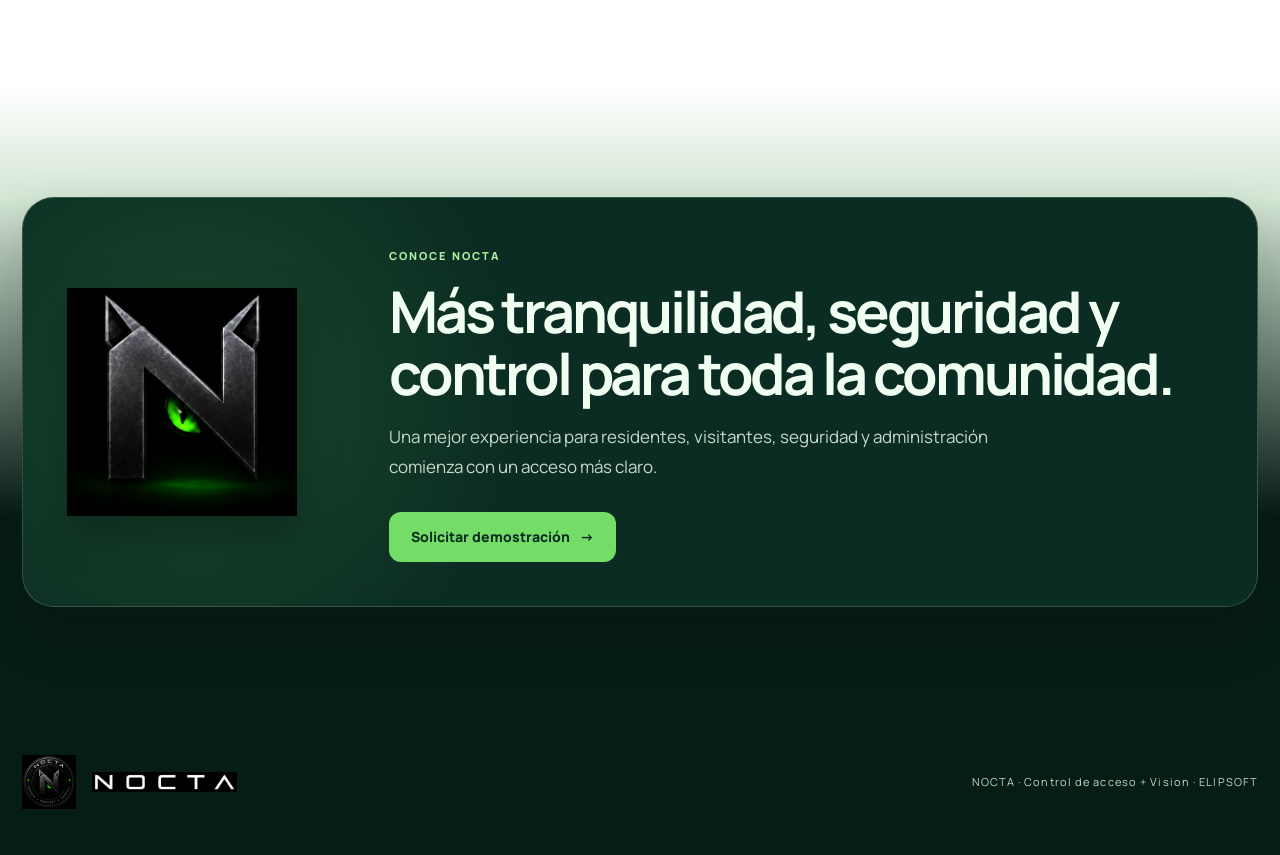
==== commit ad9579a5: "feat(web): publish NOCTA commercial landing and approved hero" ====
--- a/index.html
+++ b/index.html
@@ -3,15 +3,15 @@
 <head>
   <meta charset="UTF-8" />
   <meta name="viewport" content="width=device-width, initial-scale=1.0" />
-  <meta name="theme-color" content="#050706" />
-  <meta name="description" content="NOCTA: control de acceso inteligente y monitoreo de cámaras con inteligencia artificial." />
-  <title>NOCTA | Access + Vision</title>
+  <meta name="theme-color" content="#0d3126" />
+  <meta name="description" content="NOCTA ayuda a comunidades residenciales a organizar invitaciones, autorizaciones, verificaciones y registros de acceso." />
+  <title>NOCTA | Control de acceso para comunidades</title>
   <link rel="icon" type="image/png" href="assets/favicon.png" />
   <link rel="apple-touch-icon" href="assets/favicon-192.png" />
   <link rel="manifest" href="manifest.webmanifest" />
   <link rel="preconnect" href="https://fonts.googleapis.com">
   <link rel="preconnect" href="https://fonts.gstatic.com" crossorigin>
-  <link href="https://fonts.googleapis.com/css2?family=Inter:wght@400;500;600;700;800;900&display=swap" rel="stylesheet">
+  <link href="https://fonts.googleapis.com/css2?family=Manrope:wght@400;500;600;700;800&display=swap" rel="stylesheet">
   <link rel="stylesheet" href="styles.css" />
 </head>
 <body>
@@ -20,260 +20,342 @@
   <header class="topbar">
     <a class="brand" href="#inicio" aria-label="NOCTA, ir al inicio">
       <img src="assets/nocta-wordmark.png" alt="NOCTA" class="brand-wordmark">
-      <span class="brand-tag">ACCESS + VISION</span>
+      <span class="brand-tag">CONTROL + VISIÓN</span>
     </a>
     <nav class="desktop-nav" aria-label="Navegación principal">
-      <a href="#soluciones">Soluciones</a>
-      <a href="#acceso">Control de acceso</a>
-      <a href="#vision">NoctaVision</a>
-      <a href="#apps">Apps</a>
-      <a href="#seguridad">Seguridad</a>
+      <a href="#problema">El problema</a>
+      <a href="#ecosistema">Ecosistema</a>
+      <a href="#como-funciona">Cómo funciona</a>
+      <a href="#vision">Vision</a>
+      <a href="#seguridad">Confianza</a>
     </nav>
-    <a class="button button-primary small" href="#piloto">Solicitar demo</a>
+    <button class="menu-toggle" id="mobileMenuToggle" type="button" aria-expanded="false" aria-controls="mobileNav" aria-label="Abrir menú de navegación">
+      <span></span><span></span><span></span>
+    </button>
+    <a class="button button-primary small" href="mailto:contacto@elipsoft.com?subject=Demostraci%C3%B3n%20NOCTA">Solicitar demostración</a>
   </header>
 
+  <nav class="mobile-nav" id="mobileNav" aria-label="Navegación móvil" aria-hidden="true">
+    <a href="#problema" tabindex="-1">El problema</a>
+    <a href="#ecosistema" tabindex="-1">Ecosistema</a>
+    <a href="#como-funciona" tabindex="-1">Cómo funciona</a>
+    <a href="#vision" tabindex="-1">NOCTA Vision</a>
+    <a href="#seguridad" tabindex="-1">Confianza</a>
+    <a class="button button-primary" href="mailto:contacto@elipsoft.com?subject=Demostraci%C3%B3n%20NOCTA" tabindex="-1">Solicitar demostración <span>→</span></a>
+  </nav>
+
   <main>
-    <section id="inicio" class="hero section">
+    <section id="inicio" class="hero section story-stage">
       <div class="hero-copy reveal">
-        <div class="eyebrow pill">PLATAFORMA DE SEGURIDAD PARA COMUNIDADES</div>
-        <h1>Control de acceso y cámaras con IA en una sola plataforma.</h1>
-        <p>
-          NOCTA conecta Resident, Guard, Admin y NoctaVision para autorizar accesos,
-          validar ingresos, detectar eventos y coordinar respuestas con trazabilidad completa.
-        </p>
+        <div class="eyebrow pill">CONTROL DE ACCESO PARA COMUNIDADES</div>
+        <h1>Resguarda tu tranquilidad y seguridad con NOCTA.</h1>
+        <p>Una forma simple y moderna de gestionar quién entra, quién autoriza y qué ocurre en cada acceso.</p>
         <div class="actions">
-          <a href="#soluciones" class="button button-primary">Ver soluciones <span>→</span></a>
-          <a href="#acceso" class="button button-ghost">Ver demo interactiva</a>
-        </div>
-        <div class="quick-pills">
-          <span>Acceso verificable</span>
-          <span>Cámaras IP</span>
-          <span>Eventos auditables</span>
-        </div>
-      </div>
-
-      <div class="hero-art reveal">
-        <div class="scan-ring"></div>
-        <img src="assets/nocta-mark.png" alt="Isotipo NOCTA: N metálica con ojo verde" class="hero-mark">
-        <div class="orbit orbit-1"></div>
-        <div class="orbit orbit-2"></div>
-        <div class="hero-modules">
-          <article><strong>Resident</strong><span>Autoriza</span></article>
-          <article><strong>Guard</strong><span>Valida</span></article>
-          <article><strong>Admin</strong><span>Supervisa</span></article>
-          <article><strong>Vision</strong><span>Detecta</span></article>
-        </div>
-      </div>
-    </section>
-
-    <section id="soluciones" class="section">
-      <div class="section-heading reveal">
-        <span>DOS SOLUCIONES COMERCIALES</span>
-        <h2>NOCTA cubre acceso y monitoreo inteligente.</h2>
-        <p>Primero controla quién puede entrar. Luego conecta las cámaras para entender lo que realmente ocurre y activar respuestas.</p>
-      </div>
-
-      <div class="solution-switch reveal">
-        <button class="solution-card active" data-solution="access">
-          <div class="solution-icon">⌾</div>
-          <h3>Control de acceso inteligente</h3>
-          <p>Resident autoriza, Guard valida y Admin supervisa toda la operación.</p>
-        </button>
-        <button class="solution-card" data-solution="vision">
-          <div class="solution-icon">◉</div>
-          <h3>Monitoreo de cámaras con IA</h3>
-          <p>NoctaVision analiza video, detecta eventos y genera alertas operacionales.</p>
-        </button>
-      </div>
-
-      <div class="selected-solution reveal">
-        <div class="selected-icon" id="selectedIcon">⌾</div>
-        <div>
-          <span class="mini-label">SOLUCIÓN SELECCIONADA</span>
-          <h3 id="selectedTitle">Control de acceso inteligente</h3>
-          <p id="selectedText">Gestiona, valida y registra cada acceso desde una sola plataforma.</p>
-          <div class="feature-grid" id="selectedFeatures">
-            <span>Invitaciones digitales</span>
-            <span>Validación por QR</span>
-            <span>Roles y permisos</span>
-            <span>Historial auditable</span>
-          </div>
-        </div>
-      </div>
-    </section>
-
-    <section id="acceso" class="section">
-      <div class="section-heading reveal">
-        <span>CONTROL DE ACCESO INTELIGENTE</span>
-        <h2>Del permiso del residente al acceso registrado.</h2>
-        <p>Invitaciones, QR, validación del guardia y auditoría administrativa en un flujo único y verificable.</p>
+          <a href="mailto:contacto@elipsoft.com?subject=Demostraci%C3%B3n%20NOCTA" class="button button-primary">Solicitar demostración <span>→</span></a>
+          <a href="#como-funciona" class="button button-ghost">Ver cómo funciona</a>
+        </div>
+      </div>
+
+      <div class="hero-ecosystem hero-media reveal">
+        <img src="assets/hero-nocta-access.webp" alt="Personas accediendo mediante códigos QR mientras seguridad supervisa el control de acceso." class="hero-access-image">
+        <div class="hero-operational-status">
+          <span class="hero-status-check" aria-hidden="true">✓</span>
+          <div>
+            <strong>ACCESO AUTORIZADO</strong>
+            <small>Registro completado en segundos</small>
+          </div>
+        </div>
+        <div class="ecosystem-sequence" aria-label="NOCTA Resident, NOCTA Visit, NOCTA Guard y NOCTA Admin">
+          <article><span>01</span><strong>Resident</strong><small>Autoriza</small></article>
+          <i aria-hidden="true">→</i>
+          <article><span>02</span><strong>Visit</strong><small>Se identifica</small></article>
+          <i aria-hidden="true">→</i>
+          <article><span>03</span><strong>Guard</strong><small>Verifica</small></article>
+          <i aria-hidden="true">→</i>
+          <article><span>04</span><strong>Admin</strong><small>Supervisa</small></article>
+        </div>
+      </div>
+    </section>
+
+    <section id="problema" class="section story-stage problem-section">
+      <div class="section-heading align-left reveal">
+        <span>ANTES DE LA ENTRADA</span>
+        <h2>NOCTA no comienza en la garita.</h2>
+        <p>Muchos problemas de control aparecen antes de que el visitante llegue: la información se dispersa, cambia de manos y termina siendo difícil de verificar.</p>
+      </div>
+
+      <div class="problem-layout">
+        <div class="problem-list reveal" aria-label="Situaciones comunes antes de NOCTA">
+          <article><b>01</b><span>Identificación enviada mediante chat</span></article>
+          <article><b>02</b><span>Foto de cédula mezclada entre mensajes</span></article>
+          <article><b>03</b><span>Llamadas a la garita</span></article>
+          <article><b>04</b><span>Registro en cuaderno</span></article>
+          <article><b>05</b><span>Instrucciones verbales o cambio de turno</span></article>
+        </div>
+        <div class="asset-placeholder problem-placeholder reveal" data-asset="asset-problem-chat-id" aria-label="Espacio reservado para una escena ficticia de chat e identificación">
+          <span class="asset-label">Escena ficticia pendiente</span>
+          <div class="placeholder-chat" aria-hidden="true">
+            <span></span><span></span><span></span>
+            <div>DOCUMENTO FICTICIO</div>
+          </div>
+          <p>Chat, documento ficticio e instrucciones dispersas.</p>
+        </div>
+      </div>
+    </section>
+
+    <section id="orden" class="section story-stage order-section">
+      <div class="order-intro reveal">
+        <span>UNA RUTA MÁS CLARA</span>
+        <h2>NOCTA pone orden.</h2>
+      </div>
+      <ol class="order-flow reveal" aria-label="Flujo ordenado de acceso">
+        <li><b>01</b><span>Invitar</span></li>
+        <li><b>02</b><span>Identificar</span></li>
+        <li><b>03</b><span>Autorizar</span></li>
+        <li><b>04</b><span>Verificar</span></li>
+        <li><b>05</b><span>Registrar</span></li>
+      </ol>
+    </section>
+
+    <section id="ecosistema" class="section story-stage ecosystem-section">
+      <div class="section-heading reveal">
+        <span>ECOSISTEMA DE ACCESO</span>
+        <h2>Cuatro roles. Un recorrido compartido.</h2>
+        <p>Cada persona recibe la información que necesita para cumplir su función dentro del acceso.</p>
+      </div>
+
+      <div class="role-flow reveal" aria-label="Roles del ecosistema de acceso NOCTA">
+        <article data-role="resident">
+          <span class="role-number">01</span><h3>NOCTA Resident</h3><strong>Autoriza.</strong>
+        </article>
+        <article data-role="visit">
+          <span class="role-number">02</span><h3>NOCTA Visit</h3><strong>Se identifica.</strong>
+        </article>
+        <article data-role="guard">
+          <span class="role-number">03</span><h3>NOCTA Guard</h3><strong>Verifica.</strong>
+        </article>
+        <article data-role="admin">
+          <span class="role-number">04</span><h3>NOCTA Admin</h3><strong>Supervisa.</strong>
+        </article>
+      </div>
+    </section>
+
+    <section id="como-funciona" class="section story-stage access-demo-section">
+      <div class="section-heading reveal">
+        <span>DEMO PRINCIPAL</span>
+        <h2>Así avanza un acceso con NOCTA.</h2>
+        <p>Explora el recorrido desde la invitación inicial hasta el registro de la actividad.</p>
       </div>
 
       <div class="demo-grid">
         <div class="demo-steps reveal">
           <div class="demo-head">
-            <div><span>DEMO INTERACTIVA</span><h3>Flujo de acceso</h3></div>
-            <button id="nextAccess" class="button button-primary small">Avanzar</button>
+            <div><span>RECORRIDO INTERACTIVO</span><h3>Flujo de acceso</h3></div>
+            <button id="nextAccess" class="button button-primary small" type="button">Siguiente paso</button>
           </div>
           <div class="step-list">
-            <button class="access-step active" data-step="0">
-              <b>01</b><strong>Residente autoriza</strong><span>Crea la invitación desde Resident.</span>
-            </button>
-            <button class="access-step" data-step="1">
-              <b>02</b><strong>NOCTA genera el pase</strong><span>Asocia vigencia, comunidad y permisos.</span>
-            </button>
-            <button class="access-step" data-step="2">
-              <b>03</b><strong>Guard valida el QR</strong><span>Recibe una respuesta operacional clara.</span>
-            </button>
-            <button class="access-step" data-step="3">
-              <b>04</b><strong>Admin conserva trazabilidad</strong><span>La actividad queda disponible para auditoría.</span>
-            </button>
-          </div>
-        </div>
-
-        <div class="demo-output reveal">
-          <div class="output-icon" id="accessIcon">01</div>
-          <h3 id="accessTitle">Residente autoriza</h3>
-          <p id="accessDescription">Desde NOCTA Resident se crea la invitación para visitante, proveedor o familiar.</p>
-          <div class="status-card">
-            <div><span>Estado</span><b>Operación registrada</b></div>
-            <ul>
-              <li>Comunidad verificada</li>
-              <li>Vigencia del pase validada</li>
-              <li>Evento enviado a Admin</li>
-            </ul>
-          </div>
-        </div>
-      </div>
-    </section>
-
-    <section id="vision" class="section">
-      <div class="section-heading reveal">
-        <span>NOCTAVISION</span>
-        <h2>Cámaras que entienden lo que ocurre.</h2>
-        <p>NoctaVision usa cámaras IP, modelos de IA y análisis de zonas para generar alertas con contexto visual y operativo.</p>
+            <button class="access-step active" type="button" data-step="0" aria-pressed="true">
+              <b>01</b><strong>Resident invita</strong><span>Crea y comparte la invitación.</span>
+            </button>
+            <button class="access-step" type="button" data-step="1" aria-pressed="false">
+              <b>02</b><strong>Visit completa sus datos</strong><span>Se identifica desde su teléfono.</span>
+            </button>
+            <button class="access-step" type="button" data-step="2" aria-pressed="false">
+              <b>03</b><strong>Resident aprueba</strong><span>Confirma la visita cuando corresponde.</span>
+            </button>
+            <button class="access-step" type="button" data-step="3" aria-pressed="false">
+              <b>04</b><strong>Guard verifica</strong><span>Recibe un estado claro en la entrada.</span>
+            </button>
+            <button class="access-step" type="button" data-step="4" aria-pressed="false">
+              <b>05</b><strong>Admin registra</strong><span>La actividad queda disponible para supervisión.</span>
+            </button>
+          </div>
+        </div>
+
+        <div class="demo-output reveal" id="accessOutput" data-visual="resident-invite">
+          <div class="demo-placeholder" id="accessVisual" aria-hidden="true">
+            <span class="demo-screen-label" id="accessRole">NOCTA Resident</span>
+            <div class="demo-screen-lines"><i></i><i></i><i></i></div>
+          </div>
+          <div class="output-copy">
+            <div class="output-icon" id="accessIcon">01</div>
+            <h3 id="accessTitle">Resident invita</h3>
+            <p id="accessDescription">Desde NOCTA Resident se crea y comparte una invitación para la visita.</p>
+            <div class="status-card">
+              <div><span>Momento del flujo</span><b id="accessStatus">Invitación creada</b></div>
+              <ul id="accessDetails">
+                <li>Visita definida</li>
+                <li>Información inicial preparada</li>
+                <li>Enlace listo para compartir</li>
+              </ul>
+            </div>
+          </div>
+        </div>
+      </div>
+      <p class="demo-closing reveal">Todo ocurrió en segundos. Todo quedó registrado.</p>
+    </section>
+
+    <section id="resident" class="section story-stage product-section product-resident">
+      <div class="product-copy reveal">
+        <span>NOCTA RESIDENT</span>
+        <h2>La autorización comienza con quien recibe.</h2>
+        <p>Resident permite crear invitaciones, aprobar visitas, consultar actividad y revocar accesos desde un punto claro. Cuando corresponde, también ayuda al residente a operar dentro del contexto correcto de su comunidad.</p>
+        <ul class="compact-features">
+          <li>Invitar y aprobar</li><li>Consultar actividad</li><li>Revocar accesos</li>
+        </ul>
+      </div>
+      <div class="asset-placeholder product-placeholder reveal" data-asset="asset-resident" aria-label="Espacio reservado para material visual de NOCTA Resident">
+        <span class="asset-label">Visual de Resident pendiente</span>
+        <strong>Autoriza</strong>
+      </div>
+    </section>
+
+    <section id="visit" class="section story-stage product-section product-visit">
+      <div class="asset-placeholder product-placeholder reveal" data-asset="asset-visit" aria-label="Espacio reservado para material visual de NOCTA Visit">
+        <span class="asset-label">Visual de Visit pendiente</span>
+        <strong>Se identifica</strong>
+      </div>
+      <div class="product-copy reveal">
+        <span>NOCTA VISIT</span>
+        <h2>El visitante completa el proceso desde su teléfono.</h2>
+        <p>Recibe un enlace, completa la información requerida, espera la aprobación cuando corresponde y obtiene su pase.</p>
+        <strong class="product-highlight">Sin descargar una app.</strong>
+      </div>
+    </section>
+
+    <section id="guard" class="section story-stage product-section product-guard">
+      <div class="product-copy reveal">
+        <span>NOCTA GUARD</span>
+        <h2>En la entrada no hay tiempo para interpretar.</h2>
+        <p>Guard presenta el resultado de la verificación de forma directa y permite asociar el QR con el registro y la bitácora del acceso.</p>
+        <div class="guard-states" aria-label="Estados previstos para NOCTA Guard">
+          <span class="state-authorized">Acceso autorizado</span>
+          <span class="state-denied">Acceso no autorizado</span>
+          <span class="state-review">Requiere verificación</span>
+        </div>
+      </div>
+      <div class="asset-placeholder product-placeholder guard-placeholder reveal" data-asset="asset-guard" aria-label="Espacio reservado para material visual de NOCTA Guard">
+        <span class="asset-label">Estados visuales de Guard pendientes</span>
+        <div class="guard-device" aria-label="Resultado principal: acceso autorizado">
+          <div class="guard-device-top"><span>NOCTA Guard</span><i aria-hidden="true"></i></div>
+          <div class="guard-verdict">
+            <span class="guard-verdict-icon" aria-hidden="true">✓</span>
+            <small>Resultado de verificación</small>
+            <strong>ACCESO AUTORIZADO</strong>
+          </div>
+        </div>
+      </div>
+    </section>
+
+    <section id="admin" class="section story-stage product-section product-admin">
+      <div class="asset-placeholder product-placeholder reveal" data-asset="asset-admin" aria-label="Espacio reservado para material visual de NOCTA Admin">
+        <span class="asset-label">Visual de Admin pendiente</span>
+        <strong>Supervisa</strong>
+      </div>
+      <div class="product-copy reveal">
+        <span>NOCTA ADMIN</span>
+        <h2>Una visión central de la operación.</h2>
+        <p>Admin reúne supervisión, actividad, trazabilidad y configuración en una misma perspectiva. Sus capacidades se incorporan por etapas para acompañar la operación real de cada comunidad.</p>
+      </div>
+    </section>
+
+    <section id="comparacion" class="section story-stage comparison-section">
+      <div class="section-heading reveal">
+        <span>ANTES / CON NOCTA</span>
+        <h2>Del “déjalo pasar” a un acceso verificable.</h2>
+      </div>
+      <div class="comparison-layout reveal">
+        <article>
+          <span>ANTES</span>
+          <ul><li>Chats</li><li>Llamadas</li><li>Cuadernos</li><li>Fotografías dispersas</li><li>Instrucciones verbales</li><li>Información fragmentada</li></ul>
+        </article>
+        <div class="asset-placeholder comparison-placeholder" data-asset="asset-before-after" aria-label="Espacio reservado para la comparación visual antes y con NOCTA">
+          <span class="asset-label">Comparación visual pendiente</span><i aria-hidden="true">→</i>
+        </div>
+        <article>
+          <span>CON NOCTA</span>
+          <ul><li>Invitación</li><li>Identificación</li><li>Autorización</li><li>Verificación</li><li>Registro</li><li>Trazabilidad</li></ul>
+        </article>
+      </div>
+    </section>
+
+    <section id="vision-intro" class="section vision-stage vision-transition">
+      <div class="vision-transition-copy reveal">
+        <span>UNA CAPACIDAD COMPLEMENTARIA</span>
+        <p>Hasta aquí sabemos quién debería estar allí.</p>
+        <h2>¿Pero qué está ocurriendo?</h2>
+        <strong>NOCTA Vision</strong>
+        <h3>Ahora NOCTA también puede ver.</h3>
+      </div>
+    </section>
+
+    <section id="vision" class="section vision-stage vision-section">
+      <div class="section-heading reveal">
+        <span>NOCTA VISION</span>
+        <h2>Entender lo que ocurre alrededor del acceso.</h2>
+        <p>Control de acceso permite saber quién debería estar allí. NOCTA Vision ayuda a entender qué está ocurriendo.</p>
       </div>
 
       <div class="vision-grid">
         <div class="scenario-list reveal">
-          <button class="scenario active" data-scenario="person">
-            <strong>Persona detectada</strong><span>Entrada principal</span>
+          <button class="scenario active" type="button" data-scenario="person" aria-pressed="true">
+            <strong>Persona</strong><span>Entrada principal</span>
           </button>
-          <button class="scenario" data-scenario="vehicle">
-            <strong>Vehículo entrando</strong><span>Acceso vehicular</span>
+          <button class="scenario" type="button" data-scenario="vehicle" aria-pressed="false">
+            <strong>Vehículo</strong><span>Acceso vehicular</span>
           </button>
-          <button class="scenario" data-scenario="zone">
+          <button class="scenario" type="button" data-scenario="zone" aria-pressed="false">
             <strong>Zona restringida</strong><span>Perímetro norte</span>
           </button>
-          <button class="scenario" data-scenario="time">
+          <button class="scenario" type="button" data-scenario="time" aria-pressed="false">
             <strong>Fuera de horario</strong><span>Zona común</span>
           </button>
         </div>
 
-        <div class="camera-simulator reveal">
+        <div class="camera-simulator asset-placeholder reveal" data-asset="asset-vision-main" aria-label="Simulador ilustrativo de NOCTA Vision">
           <div class="camera-top">
-            <span id="cameraName">Cámara: Entrada principal</span>
-            <b id="riskLevel">Riesgo: Medio</b>
+            <span id="cameraName">Escenario: Entrada principal</span>
+            <b id="riskLevel">Atención: Media</b>
           </div>
           <div class="video-grid"></div>
-          <div class="detection-box" id="detectionBox"><span id="detectionLabel">PERSONA DETECTADA</span></div>
+          <div class="detection-box" id="detectionBox"><span id="detectionLabel">PERSONA</span></div>
           <div class="trajectory"></div>
           <div class="camera-info">
-            <article><b>Detección</b><span id="detectionText">Persona detectada cerca del punto de control.</span></article>
-            <article><b>Regla aplicada</b><span>Zona, horario y permanencia.</span></article>
-            <article><b>Respuesta</b><span id="responseText">Guard recibe alerta con captura y ubicación.</span></article>
-          </div>
-        </div>
-      </div>
-    </section>
-
-    <section id="apps" class="section">
-      <div class="section-heading reveal">
-        <span>APLICACIONES CONECTADAS</span>
-        <h2>Cuatro módulos. Una sola operación.</h2>
-        <p>Cada aplicación cumple un rol claro y comparte reglas, eventos, permisos y trazabilidad dentro del núcleo NOCTA.</p>
-      </div>
-
-      <div class="apps-grid reveal">
-        <article>
-          <h3>NOCTA Resident</h3>
-          <p>El residente crea invitaciones, administra pases y consulta actividad.</p>
-          <ul><li>Invitaciones</li><li>Pases activos</li><li>Revocaciones</li><li>Avisos</li></ul>
-        </article>
-        <article>
-          <h3>NOCTA Guard</h3>
-          <p>El equipo de seguridad valida accesos y atiende eventos.</p>
-          <ul><li>Escáner QR</li><li>Turnos</li><li>Bitácora</li><li>Alertas</li></ul>
-        </article>
-        <article>
-          <h3>NOCTA Admin</h3>
-          <p>La administración configura, supervisa y audita toda la solución.</p>
-          <ul><li>Comunidades</li><li>Roles</li><li>Dispositivos</li><li>Reportes</li></ul>
-        </article>
-        <article>
-          <h3>NoctaVision</h3>
-          <p>Las cámaras se convierten en sensores inteligentes de seguridad.</p>
-          <ul><li>Personas</li><li>Vehículos</li><li>Zonas</li><li>Alertas</li></ul>
-        </article>
-      </div>
-    </section>
-
-    <section class="section">
-      <div class="section-heading reveal">
-        <span>INTEGRACIÓN</span>
-        <h2>NOCTA conecta lo autorizado con lo observado.</h2>
-        <p>La diferencia está en unir la validación de accesos con los eventos visuales detectados por las cámaras.</p>
-      </div>
-
-      <div class="architecture reveal">
-        <div class="arch-side">
-          <article><b>Resident</b><span>Autoriza accesos</span></article>
-          <article><b>Guard</b><span>Valida y responde</span></article>
-        </div>
-        <div class="core">
-          <img src="assets/nocta-mark.png" alt="" aria-hidden="true">
-          <strong>NÚCLEO NOCTA</strong>
-        </div>
-        <div class="arch-side">
-          <article><b>Admin</b><span>Configura y audita</span></article>
-          <article><b>NoctaVision</b><span>Detecta y alerta</span></article>
-        </div>
-      </div>
-    </section>
-
-    <section id="seguridad" class="section">
-      <div class="section-heading reveal">
-        <span>SEGURIDAD Y PRIVACIDAD</span>
-        <h2>Diseñado para operación real.</h2>
-        <p>Roles, permisos, dispositivos controlados, separación por comunidad y trazabilidad desde el origen.</p>
-      </div>
-
-      <div class="security-grid reveal">
-        <article><h3>Roles y permisos</h3><p>Cada usuario opera según comunidad, unidad y nivel autorizado.</p></article>
-        <article><h3>Eventos auditables</h3><p>Accesos, alertas e incidentes quedan registrados.</p></article>
-        <article><h3>Procesamiento controlado</h3><p>Video e IA pueden desplegarse por fases y con reglas claras.</p></article>
-        <article><h3>Multi-comunidad</h3><p>Los datos y la operación se separan por comunidad.</p></article>
-      </div>
-    </section>
-
-    <section id="piloto" class="section pilot-section">
-      <div class="pilot-card reveal">
+            <article><b>Observación</b><span id="detectionText">Persona detectada cerca del punto de control.</span></article>
+            <article><b>Contexto</b><span>Zona, horario y permanencia ilustrativos.</span></article>
+            <article><b>Respuesta posible</b><span id="responseText">Guard puede recibir una alerta con contexto.</span></article>
+          </div>
+          <span class="simulator-note">Simulación ilustrativa. No procesa cámaras reales.</span>
+        </div>
+      </div>
+    </section>
+
+    <section id="seguridad" class="section story-stage trust-section">
+      <div class="section-heading reveal">
+        <span>SEGURIDAD Y CONFIANZA</span>
+        <h2>Diseñado alrededor de una operación clara.</h2>
+        <p>La tecnología debe ayudar a que cada comunidad mantenga el control sin hacer más compleja la experiencia.</p>
+      </div>
+      <div class="trust-list reveal">
+        <article><b>01</b><div><h3>Funciones claras</h3><p>Cada usuario opera según su responsabilidad.</p></div></article>
+        <article><b>02</b><div><h3>Actividad relevante</h3><p>Los eventos importantes quedan disponibles para seguimiento.</p></div></article>
+        <article><b>03</b><div><h3>Operación por comunidad</h3><p>Cada comunidad mantiene su propio contexto de operación.</p></div></article>
+        <article><b>04</b><div><h3>Pensado para el día a día</h3><p>El sistema se diseña para acompañar situaciones reales de acceso.</p></div></article>
+        <article><b>05</b><div><h3>Continuidad importante</h3><p>La operación debe contemplar momentos en los que la conectividad presenta problemas.</p></div></article>
+      </div>
+    </section>
+
+    <section id="demostracion" class="section story-stage final-cta-section">
+      <div class="final-cta reveal">
+        <img src="assets/nocta-mark.png" alt="" aria-hidden="true">
         <div>
-          <span>PILOTO NOCTA</span>
-          <h2>Implementación por fases para validar valor rápido.</h2>
-          <p>Comienza con control de acceso y luego incorpora NoctaVision sobre cámaras IP, zonas críticas y reglas de alerta.</p>
+          <span>CONOCE NOCTA</span>
+          <h2>Más tranquilidad, seguridad y control para toda la comunidad.</h2>
+          <p>Una mejor experiencia para residentes, visitantes, seguridad y administración comienza con un acceso más claro.</p>
           <div class="actions">
-            <a href="mailto:contacto@elipsoft.com?subject=Demo%20NOCTA" class="button button-primary">Solicitar demostración →</a>
-          </div>
-        </div>
-        <ol>
-          <li>Configurar comunidad y unidades</li>
-          <li>Registrar usuarios y dispositivos</li>
-          <li>Activar invitaciones y QR</li>
-          <li>Inventariar cámaras IP</li>
-          <li>Definir zonas y alertas</li>
-          <li>Ejecutar piloto controlado</li>
-        </ol>
+            <a href="mailto:contacto@elipsoft.com?subject=Demostraci%C3%B3n%20NOCTA" class="button button-primary">Solicitar demostración <span>→</span></a>
+          </div>
+        </div>
       </div>
     </section>
   </main>
@@ -283,7 +365,7 @@
       <img src="assets/nocta-badge.png" alt="Badge NOCTA" class="footer-badge">
       <img src="assets/nocta-wordmark.png" alt="NOCTA" class="footer-wordmark">
     </div>
-    <p>NOCTA · Access + Vision · ELIPSOFT</p>
+    <p>NOCTA · Control de acceso + Vision · ELIPSOFT</p>
   </footer>
 
   <script src="script.js"></script>
--- a/styles.css
+++ b/styles.css
@@ -1,202 +1,184 @@
-
 :root{
-  --bg:#050706;
-  --panel:rgba(255,255,255,.045);
-  --panel-2:rgba(0,0,0,.42);
-  --line:rgba(255,255,255,.11);
-  --text:#f5f7f6;
-  --muted:#a1a7a3;
-  --green:#39ff14;
-  --green-soft:#85ff70;
-  --radius:28px;
+  --paper:#fffef9;
+  --ivory:#f8f6ed;
+  --ivory-deep:#f0eddf;
+  --ink:#12352a;
+  --ink-soft:#456056;
+  --forest:#0d5a42;
+  --forest-deep:#07382b;
+  --lime:#74dd68;
+  --lime-soft:#e4f7d9;
+  --night:#061c16;
+  --night-2:#0a2c22;
+  --line:rgba(13,90,66,.16);
+  --line-dark:rgba(235,255,239,.18);
+  --red:#d95e54;
+  --amber:#c98720;
+  --shadow:0 18px 45px rgba(17,57,43,.09);
+  --radius:24px;
   --max:1240px;
 }
+
 *{box-sizing:border-box}
-html{scroll-behavior:smooth}
+html{scroll-behavior:smooth;scroll-padding-top:88px}
 body{
   margin:0;
-  color:var(--text);
-  background:var(--bg);
-  font-family:Inter,system-ui,-apple-system,BlinkMacSystemFont,"Segoe UI",sans-serif;
-  line-height:1.5;
+  color:var(--ink);
+  background:var(--paper);
+  font-family:Manrope,system-ui,-apple-system,BlinkMacSystemFont,"Segoe UI",sans-serif;
+  line-height:1.55;
   overflow-x:hidden;
 }
+body.menu-open{overflow:hidden}
 a{color:inherit;text-decoration:none}
 button{font:inherit}
-.site-bg{
-  position:fixed;inset:0;z-index:-2;
-  background:
-    radial-gradient(circle at 18% 8%,rgba(57,255,20,.13),transparent 25%),
-    radial-gradient(circle at 86% 28%,rgba(12,120,40,.13),transparent 23%),
-    linear-gradient(180deg,#030403,#090b0a 46%,#030403);
+img{max-width:100%}
+
+:focus-visible{outline:3px solid var(--lime);outline-offset:4px}
+.site-bg{position:fixed;inset:0;z-index:-2;background:linear-gradient(180deg,#fffef9 0%,#f8f6ed 58%,#fffef9 100%)}
+
+.topbar{
+  position:sticky;top:0;z-index:60;
+  display:flex;align-items:center;justify-content:space-between;gap:22px;
+  min-height:76px;padding:13px max(22px,calc((100vw - var(--max))/2));
+  background:rgba(6,28,22,.96);border-bottom:1px solid rgba(255,255,255,.1);
+  color:#f7fff7;backdrop-filter:blur(18px);
 }
-.site-bg::after{
-  content:"";position:absolute;inset:0;opacity:.22;
-  background-image:linear-gradient(rgba(255,255,255,.025) 1px,transparent 1px),linear-gradient(90deg,rgba(255,255,255,.025) 1px,transparent 1px);
-  background-size:52px 52px;
-  mask-image:linear-gradient(to bottom,transparent,black 20%,black 80%,transparent);
-}
-.topbar{
-  position:sticky;top:0;z-index:50;
-  display:flex;align-items:center;justify-content:space-between;gap:22px;
-  padding:14px max(22px,calc((100vw - var(--max))/2));
-  border-bottom:1px solid var(--line);
-  background:rgba(0,0,0,.72);
-  backdrop-filter:blur(18px);
-}
-.brand{display:flex;align-items:center;gap:14px;min-width:210px}
-.brand-wordmark{width:148px;height:auto;display:block}
-.brand-tag{font-size:9px;letter-spacing:.28em;color:var(--green-soft);white-space:nowrap}
-.desktop-nav{display:flex;align-items:center;gap:4px}
-.desktop-nav a{padding:9px 13px;border-radius:999px;color:#c7cbc8;font-size:13px}
-.desktop-nav a:hover{background:rgba(255,255,255,.08);color:white}
+.brand{display:flex;align-items:center;gap:13px;min-width:210px;min-height:44px}
+.brand-wordmark{width:146px;height:auto;display:block}
+.brand-tag{font-size:9px;font-weight:800;letter-spacing:.2em;color:#a7e6a1;white-space:nowrap}
+.desktop-nav{display:flex;align-items:center;gap:5px}
+.desktop-nav a{padding:9px 12px;border-radius:10px;color:#d7e6dc;font-size:12px;font-weight:700;transition:background .2s,color .2s}
+.desktop-nav a:hover{background:rgba(255,255,255,.1);color:white}
+
 .button{
   display:inline-flex;align-items:center;justify-content:center;gap:10px;
-  min-height:50px;padding:0 22px;border-radius:999px;border:1px solid transparent;
-  font-weight:800;transition:.2s ease;cursor:pointer;
+  min-height:50px;padding:0 21px;border:1px solid transparent;border-radius:12px;
+  font-size:14px;font-weight:800;transition:transform .2s,box-shadow .2s,background .2s;cursor:pointer;
 }
-.button.small{min-height:42px;padding:0 17px;font-size:13px}
-.button-primary{background:var(--green);color:#020402;box-shadow:0 0 25px rgba(57,255,20,.18)}
-.button-primary:hover{background:#8dff7a;transform:translateY(-1px)}
-.button-ghost{border-color:var(--line);background:rgba(255,255,255,.025)}
-.button-ghost:hover{background:rgba(255,255,255,.08)}
-.section{max-width:var(--max);margin:0 auto;padding:96px 22px}
-.hero{display:grid;grid-template-columns:.95fr 1.05fr;gap:48px;align-items:center;min-height:760px;padding-top:74px}
-.eyebrow{font-size:12px;font-weight:800;letter-spacing:.22em;color:var(--green-soft)}
-.pill{display:inline-flex;padding:9px 13px;border-radius:999px;border:1px solid rgba(57,255,20,.28);background:rgba(57,255,20,.08)}
-.hero h1{font-size:clamp(48px,6.2vw,84px);line-height:.96;letter-spacing:-.055em;margin:24px 0 0;font-weight:900;max-width:760px}
-.hero-copy>p{font-size:19px;line-height:1.75;color:#c7cbc8;max-width:710px;margin:28px 0 0}
-.actions{display:flex;gap:13px;flex-wrap:wrap;margin-top:31px}
-.quick-pills{display:flex;gap:10px;flex-wrap:wrap;margin-top:26px}
-.quick-pills span{border:1px solid rgba(57,255,20,.22);background:rgba(57,255,20,.08);color:#cfffca;padding:8px 12px;border-radius:999px;font-size:12px}
-.hero-art{
-  position:relative;min-height:600px;border:1px solid var(--line);
-  background:radial-gradient(circle at 50% 35%,rgba(57,255,20,.12),transparent 34%),rgba(255,255,255,.025);
-  border-radius:38px;overflow:hidden;display:flex;align-items:center;justify-content:center;
-  box-shadow:0 40px 90px rgba(0,0,0,.35);
+.button.small{min-height:44px;padding:0 15px;font-size:12px}
+.button-primary{background:var(--forest);color:white;box-shadow:0 10px 20px rgba(13,90,66,.18)}
+.button-primary:hover{background:var(--forest-deep);box-shadow:0 14px 25px rgba(13,90,66,.26);transform:translateY(-1px)}
+.topbar .button-primary{background:var(--lime);color:#082c20;box-shadow:none}
+.topbar .button-primary:hover{background:#9bed8b}
+.button-ghost{color:var(--forest);border-color:rgba(13,90,66,.36);background:transparent}
+.button-ghost:hover{background:#eef7e9}
+.menu-toggle,.mobile-nav{display:none}
+
+.section{max-width:var(--max);margin:0 auto;padding:112px 22px}
+.story-stage,.vision-stage{position:relative}
+.hero{
+  max-width:none;min-height:calc(100svh - 76px);padding:0 max(22px,calc((100vw - var(--max))/2));
+  display:grid;grid-template-columns:minmax(0,.84fr) minmax(480px,1.16fr);gap:58px;align-items:center;
+  overflow:hidden;background:radial-gradient(circle at 83% 31%,rgba(116,221,104,.24),transparent 25%),var(--paper);
 }
-.hero-mark{width:min(82%,560px);position:relative;z-index:3;filter:drop-shadow(0 0 35px rgba(57,255,20,.12));animation:float 5s ease-in-out infinite}
-.scan-ring{position:absolute;width:470px;height:470px;border:1px solid rgba(57,255,20,.25);border-radius:50%;box-shadow:0 0 70px rgba(57,255,20,.11) inset}
-.orbit{position:absolute;border:1px solid rgba(57,255,20,.12);border-radius:50%}
-.orbit-1{width:560px;height:560px;animation:spin 18s linear infinite}
-.orbit-2{width:390px;height:390px;animation:spin 12s linear infinite reverse}
-.hero-modules{position:absolute;z-index:5;bottom:22px;left:22px;right:22px;display:grid;grid-template-columns:repeat(4,1fr);gap:10px}
-.hero-modules article{padding:14px 16px;border:1px solid var(--line);border-radius:18px;background:rgba(0,0,0,.68);backdrop-filter:blur(12px)}
-.hero-modules strong,.hero-modules span{display:block}
-.hero-modules span{font-size:12px;color:var(--muted);margin-top:3px}
-.section-heading{text-align:center;max-width:850px;margin:0 auto 50px}
-.section-heading>span,.mini-label{font-size:12px;letter-spacing:.28em;color:var(--green-soft);font-weight:800}
-.section-heading h2{font-size:clamp(38px,5vw,62px);line-height:1.04;letter-spacing:-.04em;margin:14px 0 0}
-.section-heading p{font-size:18px;line-height:1.75;color:#b4bab6;margin:20px auto 0;max-width:720px}
-.solution-switch{display:grid;grid-template-columns:1fr 1fr;gap:20px}
-.solution-card{
-  border:1px solid var(--line);background:var(--panel);border-radius:var(--radius);padding:30px;text-align:left;color:white;cursor:pointer;transition:.22s;
+.hero::after{content:"";position:absolute;width:54vw;height:54vw;right:-24vw;bottom:-30vw;border-radius:50%;border:1px solid rgba(13,90,66,.12);pointer-events:none}
+.hero-copy{position:relative;z-index:1;padding:88px 0}
+.eyebrow,.section-heading>span,.product-copy>span,.order-intro>span,.vision-transition-copy>span,.final-cta>div>span{
+  font-size:11px;font-weight:800;letter-spacing:.19em;color:var(--forest);text-transform:uppercase;
 }
-.solution-card:hover,.solution-card.active{border-color:rgba(57,255,20,.72);background:rgba(57,255,20,.08);transform:translateY(-2px)}
-.solution-icon{width:54px;height:54px;display:grid;place-items:center;border-radius:17px;background:rgba(57,255,20,.1);color:var(--green);font-size:29px}
-.solution-card h3{font-size:25px;margin:21px 0 9px}
-.solution-card p{color:#b8bdb9;margin:0;line-height:1.7}
-.selected-solution{display:grid;grid-template-columns:260px 1fr;gap:36px;align-items:center;margin-top:24px;padding:30px;border:1px solid var(--line);border-radius:var(--radius);background:var(--panel)}
-.selected-icon{height:230px;display:grid;place-items:center;border-radius:22px;background:#020302;color:var(--green);font-size:90px}
-.selected-solution h3{font-size:38px;margin:10px 0 8px}
-.selected-solution p{color:#bdc2be;font-size:17px}
-.feature-grid{display:grid;grid-template-columns:1fr 1fr;gap:12px;margin-top:22px}
-.feature-grid span{border:1px solid var(--line);background:rgba(0,0,0,.3);padding:14px;border-radius:16px}
-.demo-grid,.vision-grid{display:grid;grid-template-columns:1.06fr .94fr;gap:22px}
-.demo-steps,.demo-output,.scenario-list,.camera-simulator{border:1px solid var(--line);border-radius:var(--radius);background:var(--panel);padding:26px}
-.demo-head{display:flex;align-items:center;justify-content:space-between;gap:18px;margin-bottom:22px}
-.demo-head span{font-size:11px;letter-spacing:.24em;color:var(--green-soft)}
-.demo-head h3{font-size:27px;margin:5px 0 0}
-.step-list{display:grid;grid-template-columns:1fr 1fr;gap:12px}
-.access-step{min-height:180px;padding:20px;border:1px solid var(--line);border-radius:20px;background:rgba(0,0,0,.28);color:white;text-align:left;cursor:pointer;transition:.2s}
-.access-step.active,.access-step:hover{border-color:rgba(57,255,20,.66);background:rgba(57,255,20,.08)}
-.access-step b{display:grid;place-items:center;width:39px;height:39px;border-radius:13px;background:rgba(255,255,255,.08);color:var(--green)}
-.access-step strong,.access-step span{display:block}
-.access-step strong{margin-top:22px}
-.access-step span{font-size:12px;color:var(--muted);margin-top:6px;line-height:1.5}
-.demo-output{min-height:510px}
-.output-icon{width:72px;height:72px;border-radius:22px;display:grid;place-items:center;background:var(--green);color:#020302;font-weight:900;font-size:24px}
-.demo-output h3{font-size:34px;margin:23px 0 12px}
-.demo-output>p{color:#c2c7c3;font-size:17px;line-height:1.75}
-.status-card{margin-top:30px;padding:20px;border:1px solid rgba(57,255,20,.18);background:rgba(0,0,0,.42);border-radius:20px}
-.status-card>div{display:flex;justify-content:space-between;gap:18px;padding-bottom:15px;border-bottom:1px solid var(--line)}
-.status-card b{color:var(--green-soft);font-size:13px}
-.status-card ul{margin:18px 0 0;padding:0;list-style:none;display:grid;gap:12px}
-.status-card li::before{content:"✓";color:var(--green);margin-right:10px}
-.scenario-list{display:grid;gap:12px}
-.scenario{padding:18px;border:1px solid var(--line);border-radius:20px;background:rgba(0,0,0,.27);text-align:left;color:white;cursor:pointer}
-.scenario.active,.scenario:hover{border-color:rgba(57,255,20,.66);background:rgba(57,255,20,.08)}
-.scenario strong,.scenario span{display:block}
-.scenario span{color:var(--muted);font-size:13px;margin-top:3px}
-.camera-simulator{padding:0;min-height:535px;position:relative;overflow:hidden;background:#020302}
-.camera-top{position:absolute;top:20px;left:20px;right:20px;z-index:8;display:flex;justify-content:space-between;gap:20px}
-.camera-top span,.camera-top b{padding:8px 12px;border-radius:999px;background:rgba(0,0,0,.78);border:1px solid var(--line);font-size:12px}
-.camera-top b{color:var(--green-soft)}
-.video-grid{position:absolute;inset:0;opacity:.36;background-image:linear-gradient(rgba(255,255,255,.08) 1px,transparent 1px),linear-gradient(90deg,rgba(255,255,255,.08) 1px,transparent 1px);background-size:46px 46px}
-.detection-box{position:absolute;left:23%;top:29%;width:120px;height:160px;border:2px solid var(--green);box-shadow:0 0 36px rgba(57,255,20,.26);transition:.35s}
-.detection-box span{position:absolute;top:-30px;left:-2px;background:var(--green);color:#020302;font-size:10px;font-weight:900;padding:5px 8px;border-radius:8px;white-space:nowrap}
-.trajectory{position:absolute;left:28%;top:63%;width:38%;height:3px;background:var(--green);box-shadow:0 0 15px rgba(57,255,20,.35);transform-origin:left;animation:grow 1.4s ease-in-out infinite alternate}
-.camera-info{position:absolute;left:18px;right:18px;bottom:18px;display:grid;grid-template-columns:repeat(3,1fr);gap:10px}
-.camera-info article{padding:15px;border-radius:18px;background:rgba(0,0,0,.77);border:1px solid var(--line);backdrop-filter:blur(10px)}
-.camera-info b,.camera-info span{display:block}
-.camera-info span{font-size:11px;color:var(--muted);margin-top:5px;line-height:1.45}
-.apps-grid,.security-grid{display:grid;grid-template-columns:repeat(4,1fr);gap:18px}
-.apps-grid article,.security-grid article{border:1px solid var(--line);background:var(--panel);border-radius:var(--radius);padding:25px}
-.apps-grid h3,.security-grid h3{font-size:22px;margin:0}
-.apps-grid p,.security-grid p{color:#aeb4b0;line-height:1.65}
-.apps-grid ul{padding-left:18px;color:#d0d4d1}
-.architecture{display:grid;grid-template-columns:1fr 300px 1fr;gap:22px;align-items:center;border:1px solid var(--line);background:var(--panel);border-radius:var(--radius);padding:30px}
-.arch-side{display:grid;gap:14px}
-.arch-side article{border:1px solid var(--line);background:rgba(0,0,0,.3);border-radius:20px;padding:20px}
-.arch-side b,.arch-side span{display:block}
-.arch-side span{font-size:13px;color:var(--muted);margin-top:4px}
-.core{height:300px;display:flex;flex-direction:column;align-items:center;justify-content:center;border:1px solid rgba(57,255,20,.3);border-radius:50%;background:radial-gradient(circle,rgba(57,255,20,.08),rgba(0,0,0,.7));box-shadow:0 0 60px rgba(57,255,20,.12)}
-.core img{width:180px;max-height:190px;object-fit:contain}
-.core strong{font-size:12px;letter-spacing:.2em;color:var(--green-soft)}
-.pilot-card{position:relative;overflow:hidden;display:grid;grid-template-columns:1.1fr .9fr;gap:44px;padding:46px;border:1px solid var(--line);border-radius:36px;background:radial-gradient(circle at 82% 18%,rgba(57,255,20,.15),transparent 30%),var(--panel)}
-.pilot-card>div>span{font-size:12px;letter-spacing:.25em;color:var(--green-soft)}
-.pilot-card h2{font-size:clamp(38px,5vw,60px);line-height:1.04;letter-spacing:-.04em;margin:15px 0}
-.pilot-card p{color:#b9beb9;font-size:18px;line-height:1.7}
-.pilot-card ol{margin:0;padding:0;list-style:none;display:grid;gap:11px;counter-reset:item}
-.pilot-card li{counter-increment:item;display:flex;align-items:center;gap:13px;padding:14px;border:1px solid var(--line);border-radius:17px;background:rgba(0,0,0,.35)}
-.pilot-card li::before{content:counter(item);width:32px;height:32px;display:grid;place-items:center;border-radius:50%;background:var(--green);color:#020302;font-weight:900}
-footer{max-width:var(--max);margin:0 auto;padding:36px 22px 48px;border-top:1px solid var(--line);display:flex;align-items:center;justify-content:space-between;gap:20px;color:#777f79}
-.footer-brand{display:flex;align-items:center;gap:16px}
-.footer-badge{width:58px;height:58px;object-fit:contain}
-.footer-wordmark{width:150px;height:auto}
-footer p{font-size:12px;letter-spacing:.1em}
-.reveal{opacity:0;transform:translateY(22px);transition:opacity .7s ease,transform .7s ease}
-.reveal.visible{opacity:1;transform:translateY(0)}
-@keyframes float{0%,100%{transform:translateY(0)}50%{transform:translateY(-13px)}}
-@keyframes spin{to{transform:rotate(360deg)}}
-@keyframes grow{from{transform:scaleX(.25)}to{transform:scaleX(1)}}
-@media(max-width:980px){
-  .desktop-nav{display:none}
-  .hero,.demo-grid,.vision-grid,.pilot-card{grid-template-columns:1fr}
-  .hero{min-height:auto}
-  .hero-art{min-height:540px}
-  .apps-grid,.security-grid{grid-template-columns:1fr 1fr}
-  .architecture{grid-template-columns:1fr}
-  .core{width:300px;justify-self:center}
+.pill{display:inline-flex;padding:8px 11px;border-radius:999px;border:1px solid rgba(13,90,66,.22);background:rgba(116,221,104,.12)}
+.hero h1{font-size:clamp(48px,5.35vw,78px);line-height:1.02;letter-spacing:-.065em;margin:23px 0 0;max-width:690px}
+.hero-copy>p{font-size:18px;line-height:1.75;color:var(--ink-soft);max-width:560px;margin:26px 0 0}
+.actions{display:flex;gap:12px;flex-wrap:wrap;margin-top:30px}
+
+.asset-placeholder{border:1px solid var(--line);background:rgba(255,255,255,.65)}
+.asset-label{display:inline-flex;width:max-content;padding:6px 9px;border:1px solid rgba(13,90,66,.17);border-radius:999px;color:#617a70;background:rgba(255,255,255,.72);font-size:9px;font-weight:800;letter-spacing:.11em;text-transform:uppercase}
+.hero-ecosystem{
+  position:relative;isolation:isolate;width:100%;aspect-ratio:1402/1122;margin:44px 0;border-radius:34px;overflow:hidden;
+  background:var(--forest-deep);box-shadow:var(--shadow);
 }
+.hero-access-image{position:absolute;inset:0;width:100%;height:100%;object-fit:cover;object-position:center center}
+.hero-media::after{content:"";position:absolute;inset:0;pointer-events:none;background:linear-gradient(180deg,rgba(3,22,16,.15) 0%,transparent 30%,rgba(3,22,16,.08) 52%,rgba(3,22,16,.68) 100%)}
+.hero-operational-status{position:absolute;z-index:2;top:20px;right:20px;display:flex;align-items:center;gap:9px;max-width:230px;padding:10px 12px;border:1px solid rgba(157,244,143,.55);border-radius:14px;background:rgba(3,27,19,.82);box-shadow:0 12px 28px rgba(0,0,0,.2);backdrop-filter:blur(12px);color:#d5ffcd;animation:statusReveal .7s .25s both}
+.hero-status-check{display:grid;place-items:center;flex:0 0 24px;width:24px;height:24px;border-radius:50%;background:var(--lime);color:#082e22;font-size:14px;font-weight:900;box-shadow:0 0 0 5px rgba(116,221,104,.16)}
+.hero-operational-status strong,.hero-operational-status small{display:block}.hero-operational-status strong{font-size:10px;letter-spacing:.1em}.hero-operational-status small{margin-top:3px;color:#d1e2d3;font-size:10px;line-height:1.3}
+.ecosystem-sequence{position:absolute;z-index:2;left:18px;right:18px;bottom:18px;padding:10px 12px;display:grid;grid-template-columns:1fr auto 1fr auto 1fr auto 1.15fr;gap:6px;align-items:center;border:1px solid rgba(255,255,255,.2);border-radius:17px;background:rgba(3,27,19,.78);box-shadow:0 12px 24px rgba(0,0,0,.16);backdrop-filter:blur(12px)}
+.ecosystem-sequence article{
+  min-width:0;padding:1px 2px;display:flex;align-items:center;gap:7px;color:#f2fff3;
+}
+.ecosystem-sequence article span{display:grid;place-items:center;flex:0 0 20px;width:20px;height:20px;border-radius:50%;background:rgba(116,221,104,.18);color:#c9ffc1;font-size:8px;font-weight:800}.ecosystem-sequence strong{font-size:12px;letter-spacing:-.03em}.ecosystem-sequence small{display:none}.ecosystem-sequence i{display:grid;place-items:center;width:16px;height:16px;color:#b6eeb0;font-size:12px;font-style:normal}
+
+.section-heading{text-align:center;max-width:820px;margin:0 auto 52px}
+.section-heading.align-left{text-align:left;margin-left:0}
+.section-heading h2,.product-copy h2,.order-intro h2,.vision-transition-copy h2,.final-cta h2{font-size:clamp(37px,4.5vw,60px);line-height:1.08;letter-spacing:-.055em;margin:13px 0 0}
+.section-heading p,.product-copy p,.final-cta p{font-size:17px;line-height:1.75;color:var(--ink-soft);margin:18px auto 0;max-width:700px}
+.section-heading.align-left p,.product-copy p,.final-cta p{margin-left:0}
+
+.problem-section{background:var(--ivory);max-width:none;padding-left:max(22px,calc((100vw - var(--max))/2));padding-right:max(22px,calc((100vw - var(--max))/2))}
+.problem-layout{max-width:var(--max);margin:0 auto;display:grid;grid-template-columns:1fr .94fr;gap:58px;align-items:center}
+.problem-list{display:grid;border-top:1px solid var(--line)}
+.problem-list article{display:grid;grid-template-columns:52px 1fr;gap:18px;align-items:center;padding:19px 0;border-bottom:1px solid var(--line)}
+.problem-list b{font-size:10px;letter-spacing:.16em;color:var(--forest);font-weight:800}
+.problem-list span{font-size:17px;font-weight:700;letter-spacing:-.025em}
+.problem-placeholder{min-height:450px;border-radius:var(--radius);padding:24px;display:flex;flex-direction:column;box-shadow:var(--shadow);background:#fffef9}
+.problem-placeholder>p{color:var(--ink-soft);font-size:13px;margin:18px 0 0}
+.placeholder-chat{width:min(82%,365px);margin:auto;display:flex;flex-direction:column;gap:12px}
+.placeholder-chat>span{width:72%;height:44px;border-radius:15px 15px 15px 4px;background:#e6efe5}
+.placeholder-chat>span:nth-child(2){align-self:flex-end;width:62%;border-radius:15px 15px 4px 15px;background:#cceec7}
+.placeholder-chat>span:nth-child(3){width:45%}
+.placeholder-chat>div{height:112px;border:1px solid rgba(13,90,66,.2);border-radius:15px;display:grid;place-items:center;color:#5e7a6e;font-size:10px;font-weight:800;letter-spacing:.15em;background:linear-gradient(135deg,#f6fbf2,#e2f3dc)}
+
+.order-section{display:grid;grid-template-columns:.76fr 1.24fr;gap:64px;align-items:end;background:var(--paper)}
+.order-flow{margin:0;padding:0;list-style:none;display:grid;grid-template-columns:repeat(5,1fr);gap:8px}
+.order-flow li{position:relative;min-width:0;padding:18px 10px 15px;border-top:2px solid var(--forest);background:transparent}
+.order-flow li:not(:last-child)::after{content:"→";position:absolute;right:-9px;top:16px;color:var(--forest);z-index:2}
+.order-flow b,.order-flow span{display:block}.order-flow b{font-size:10px;color:var(--ink-soft);font-weight:800}.order-flow span{margin-top:25px;font-size:13px;font-weight:800}
+
+.ecosystem-section{background:#fff;max-width:none;padding-left:max(22px,calc((100vw - var(--max))/2));padding-right:max(22px,calc((100vw - var(--max))/2));border-top:1px solid rgba(13,90,66,.08)}
+.ecosystem-section .section-heading,.ecosystem-section .role-flow{max-width:var(--max);margin-left:auto;margin-right:auto}
+.role-flow{position:relative;display:grid;grid-template-columns:repeat(4,1fr);gap:0;border:1px solid var(--line);border-radius:var(--radius);overflow:hidden;background:#fff;box-shadow:0 15px 34px rgba(13,90,66,.06)}
+.role-flow article{position:relative;padding:28px 24px;min-height:230px;border-right:1px solid var(--line);background:linear-gradient(180deg,#fff,#f7fbf4);transition:background .25s,transform .25s}
+.role-flow article:last-child{border-right:0}.role-flow article:hover{background:#ecf8e8}
+.role-number{display:grid;place-items:center;width:42px;height:42px;border-radius:50%;background:#e5f4de;color:var(--forest);font-size:10px;font-weight:800}
+.role-flow h3{font-size:20px;letter-spacing:-.04em;margin:46px 0 8px}.role-flow strong{color:var(--forest);font-size:14px}
+
+.access-demo-section{background:var(--ivory);max-width:none;padding-left:max(22px,calc((100vw - var(--max))/2));padding-right:max(22px,calc((100vw - var(--max))/2))}
+.access-demo-section .section-heading,.access-demo-section .demo-grid,.access-demo-section .demo-closing{max-width:var(--max);margin-left:auto;margin-right:auto}
+.demo-grid,.vision-grid{display:grid;grid-template-columns:1fr 1fr;gap:22px}
+.demo-steps,.demo-output,.scenario-list,.camera-simulator{border:1px solid var(--line);border-radius:var(--radius);background:#fffef9}
+.demo-steps{padding:25px}.demo-head{display:flex;align-items:center;justify-content:space-between;gap:18px;margin-bottom:22px}.demo-head span{font-size:10px;letter-spacing:.19em;color:var(--forest);font-weight:800}.demo-head h3{font-size:25px;letter-spacing:-.04em;margin:4px 0 0}
+.step-list{display:grid;grid-template-columns:1fr 1fr;gap:10px}.access-step{min-height:135px;padding:17px;border:1px solid var(--line);border-radius:15px;background:#fff;text-align:left;color:var(--ink);cursor:pointer;transition:border-color .2s,background .2s,transform .2s}.access-step:last-child{grid-column:1/-1}.access-step.active,.access-step:hover{border-color:rgba(13,90,66,.52);background:#ecf8e8;transform:translateY(-1px)}
+.access-step b{display:grid;place-items:center;width:33px;height:33px;border-radius:9px;background:#e2f3dc;color:var(--forest);font-size:10px}.access-step strong,.access-step span{display:block}.access-step strong{margin-top:13px;font-size:14px}.access-step span{font-size:11px;color:var(--ink-soft);margin-top:4px;line-height:1.5}
+.demo-output{min-height:550px;padding:22px;display:grid;grid-template-rows:205px 1fr;gap:23px;box-shadow:var(--shadow)}
+.demo-placeholder{position:relative;border:1px solid rgba(13,90,66,.16);border-radius:18px;background:linear-gradient(135deg,#eaf7e5,#fbfff8);padding:19px;overflow:hidden}.demo-placeholder::before{content:"";position:absolute;right:-45px;bottom:-48px;width:170px;height:170px;border-radius:50%;background:rgba(13,90,66,.12)}.demo-placeholder::after{content:"";position:absolute;right:30px;top:53px;width:110px;height:70px;border:1px solid rgba(13,90,66,.23);border-radius:11px;box-shadow:0 10px 0 -7px rgba(13,90,66,.12),0 20px 0 -14px rgba(13,90,66,.09)}
+.demo-screen-label{font-size:10px;letter-spacing:.14em;color:var(--forest);font-weight:800}.demo-screen-lines{display:grid;gap:12px;margin-top:37px;width:60%}.demo-screen-lines i{display:block;height:12px;border-radius:999px;background:rgba(13,90,66,.13)}.demo-screen-lines i:nth-child(2){width:74%}.demo-screen-lines i:nth-child(3){width:46%;background:rgba(116,221,104,.58)}
+.output-icon{width:55px;height:55px;border-radius:15px;display:grid;place-items:center;background:var(--forest);color:white;font-size:19px;font-weight:800}.demo-output h3{font-size:30px;letter-spacing:-.05em;margin:17px 0 8px}.demo-output .output-copy>p{font-size:15px;line-height:1.65;color:var(--ink-soft)}.status-card{margin-top:22px;padding:17px;border:1px solid rgba(13,90,66,.15);border-radius:15px;background:#f7fbf4}.status-card>div{display:flex;justify-content:space-between;gap:16px;padding-bottom:12px;border-bottom:1px solid var(--line);font-size:12px}.status-card b{color:var(--forest);text-align:right}.status-card ul{margin:14px 0 0;padding:0;list-style:none;display:grid;gap:7px}.status-card li{font-size:12px;color:var(--ink-soft)}.status-card li::before{content:"✓";color:var(--forest);font-weight:800;margin-right:8px}.demo-closing{text-align:center;margin-top:34px;font-size:clamp(21px,3vw,32px);font-weight:800;letter-spacing:-.035em}
+
+.product-section{display:grid;grid-template-columns:1fr 1fr;gap:74px;align-items:center;min-height:600px}.product-copy p{max-width:570px}.product-placeholder{position:relative;overflow:hidden;min-height:390px;border-radius:var(--radius);padding:22px;display:flex;flex-direction:column;justify-content:space-between;box-shadow:var(--shadow);background:linear-gradient(140deg,#f5fbf1,#fff)}.product-placeholder::before{content:"";position:absolute;right:10%;top:25%;width:54%;height:36%;border:1px solid rgba(13,90,66,.19);border-radius:15px;box-shadow:0 14px 0 -9px rgba(13,90,66,.12),0 28px 0 -18px rgba(13,90,66,.09)}.product-placeholder::after{content:"";position:absolute;left:9%;bottom:12%;width:38%;height:11px;border-radius:999px;background:#bceab4;box-shadow:0 -23px 0 #deefdb,0 -46px 0 #deefdb}.product-placeholder strong{position:relative;z-index:1;font-size:clamp(44px,6vw,80px);line-height:.9;letter-spacing:-.07em;color:rgba(13,90,66,.17)}
+.compact-features{display:flex;flex-wrap:wrap;gap:9px;padding:0;margin:28px 0 0;list-style:none}.compact-features li,.product-highlight{display:inline-flex;padding:9px 12px;border:1px solid rgba(13,90,66,.17);border-radius:999px;color:var(--forest);font-size:12px;font-weight:800;background:#f5fbf1}.product-highlight{margin-top:26px;background:#e3f5dd}
+.product-visit{background:var(--ivory);max-width:none;padding-left:max(22px,calc((100vw - var(--max))/2));padding-right:max(22px,calc((100vw - var(--max))/2))}.product-visit>*{max-width:calc(var(--max)/2 - 37px)}.product-visit .product-placeholder{justify-self:end;width:100%}
+.product-guard{max-width:none;min-height:650px;padding-left:max(22px,calc((100vw - var(--max))/2));padding-right:max(22px,calc((100vw - var(--max))/2));background:radial-gradient(circle at 80% 30%,rgba(116,221,104,.12),transparent 25%),var(--night);color:#f3fff5}.product-guard .product-copy>span{color:#a8e9a1}.product-guard .product-copy p{color:#c4d9cc}.guard-states{display:grid;gap:8px;margin-top:27px;max-width:430px}.guard-states span{padding:12px 15px;border:1px solid var(--line-dark);border-radius:999px;background:rgba(255,255,255,.04);font-size:13px;font-weight:800}.state-authorized{color:#aaf49f;background:rgba(116,221,104,.12)!important;border-color:rgba(116,221,104,.42)!important}.state-denied{color:#ffaaa3}.state-review{color:#f6cd7a}.guard-placeholder{justify-content:flex-start;gap:22px;background:linear-gradient(145deg,#0d3629,#061c16);border-color:var(--line-dark);box-shadow:none}.guard-placeholder::before,.guard-placeholder::after{display:none}.guard-placeholder .asset-label{background:rgba(255,255,255,.06);border-color:var(--line-dark);color:#c9e6d0}.guard-device{flex:1;min-height:290px;padding:16px;border:1px solid rgba(255,255,255,.16);border-radius:22px;background:#041710;box-shadow:0 20px 40px rgba(0,0,0,.26);display:flex;flex-direction:column}.guard-device-top{display:flex;align-items:center;justify-content:space-between;padding:2px 3px 14px;border-bottom:1px solid rgba(255,255,255,.1);color:#c9ddce;font-size:10px;font-weight:800;letter-spacing:.12em}.guard-device-top i{width:8px;height:8px;border-radius:50%;background:var(--lime);box-shadow:0 0 0 6px rgba(116,221,104,.11)}.guard-verdict{margin:auto;text-align:center}.guard-verdict-icon{display:grid;place-items:center;width:62px;height:62px;margin:0 auto 20px;border-radius:50%;background:var(--lime);color:#082d20;font-size:28px;font-weight:900;box-shadow:0 0 0 12px rgba(116,221,104,.1)}.guard-verdict small{display:block;color:#a9c0af;font-size:10px;font-weight:800;letter-spacing:.14em;text-transform:uppercase}.guard-verdict strong{display:block;margin-top:9px;color:#c7ffbf;font-size:clamp(28px,4vw,48px);line-height:1;letter-spacing:-.045em}
+.product-admin{background:#fff;max-width:none;padding-left:max(22px,calc((100vw - var(--max))/2));padding-right:max(22px,calc((100vw - var(--max))/2))}.product-admin>*{max-width:calc(var(--max)/2 - 37px)}.product-admin .product-placeholder{width:100%;justify-self:end}
+
+.comparison-section{background:var(--ivory);max-width:none;padding-left:max(22px,calc((100vw - var(--max))/2));padding-right:max(22px,calc((100vw - var(--max))/2))}.comparison-section .section-heading,.comparison-section .comparison-layout{max-width:var(--max);margin-left:auto;margin-right:auto}.comparison-layout{display:grid;grid-template-columns:1fr 160px 1fr;gap:22px;align-items:stretch}.comparison-layout>article{padding:29px;border:1px solid var(--line);border-radius:20px;background:#fffef9}.comparison-layout>article>span{font-size:10px;letter-spacing:.18em;color:var(--forest);font-weight:800}.comparison-layout ul{list-style:none;margin:25px 0 0;padding:0;display:grid;gap:12px}.comparison-layout li{padding-bottom:12px;border-bottom:1px solid var(--line);font-size:14px;font-weight:700}.comparison-placeholder{border-radius:20px;display:flex;flex-direction:column;align-items:center;justify-content:space-between;padding:17px;text-align:center;background:linear-gradient(180deg,#e5f5df,#fbfff8)}.comparison-placeholder i{font-size:42px;color:var(--forest);font-style:normal;margin:auto}
+
+.vision-stage{color:#ecfff0;background:var(--night)}
+.vision-transition{max-width:none;padding-left:max(22px,calc((100vw - var(--max))/2));padding-right:max(22px,calc((100vw - var(--max))/2));padding-top:130px;padding-bottom:130px;background:linear-gradient(180deg,var(--ivory) 0%,#cadfce 15%,var(--night-2) 65%,var(--night) 100%)}
+.vision-transition-copy{max-width:870px}.vision-transition-copy>span{color:#b4eba9}.vision-transition-copy p{font-size:21px;color:#d6e5da;margin:31px 0 0}.vision-transition-copy>strong{display:block;margin-top:56px;color:#aef1a3;font-size:13px;letter-spacing:.18em;text-transform:uppercase}.vision-transition-copy h3{font-size:clamp(33px,4.8vw,56px);letter-spacing:-.055em;line-height:1.05;margin:12px 0 0}
+.vision-section{max-width:none;padding-left:max(22px,calc((100vw - var(--max))/2));padding-right:max(22px,calc((100vw - var(--max))/2));padding-top:48px;padding-bottom:130px;background:var(--night)}.vision-section .section-heading,.vision-section .vision-grid{max-width:var(--max);margin-left:auto;margin-right:auto}.vision-section .section-heading>span{color:#aef1a3}.vision-section .section-heading p{color:#c7dacf}.vision-grid{align-items:stretch}.scenario-list{padding:17px;display:grid;gap:9px;background:rgba(255,255,255,.045);border-color:var(--line-dark)}.scenario{padding:18px;border:1px solid var(--line-dark);border-radius:15px;background:rgba(255,255,255,.025);color:#effff2;text-align:left;cursor:pointer;transition:background .2s,border-color .2s,transform .2s}.scenario.active,.scenario:hover{border-color:rgba(116,221,104,.68);background:rgba(116,221,104,.12);transform:translateX(3px)}.scenario strong,.scenario span{display:block}.scenario strong{font-size:15px}.scenario span{color:#b5cfc0;font-size:12px;margin-top:3px}
+.camera-simulator{padding:0;min-height:560px;position:relative;overflow:hidden;background:#051710;border-color:rgba(116,221,104,.28);box-shadow:0 22px 54px rgba(0,0,0,.25)}.camera-simulator .asset-label{position:absolute;z-index:9;left:20px;bottom:18px;background:rgba(1,15,10,.76);border-color:var(--line-dark);color:#a9c9af}.camera-top{position:absolute;top:18px;left:18px;right:18px;z-index:8;display:flex;justify-content:space-between;gap:14px}.camera-top span,.camera-top b{padding:8px 10px;border-radius:999px;background:rgba(2,22,15,.82);border:1px solid var(--line-dark);font-size:11px}.camera-top b{color:#b2f3a8}.video-grid{position:absolute;inset:0;opacity:.38;background:radial-gradient(circle at 72% 26%,rgba(116,221,104,.16),transparent 28%),linear-gradient(rgba(222,255,228,.08) 1px,transparent 1px),linear-gradient(90deg,rgba(222,255,228,.08) 1px,transparent 1px);background-size:auto,46px 46px,46px 46px}.detection-box{position:absolute;left:23%;top:29%;width:120px;height:160px;border:2px solid var(--lime);box-shadow:0 0 28px rgba(116,221,104,.24);transition:.35s}.detection-box span{position:absolute;top:-30px;left:-2px;background:var(--lime);color:#082e22;font-size:10px;font-weight:900;padding:5px 8px;border-radius:7px;white-space:nowrap}.trajectory{position:absolute;left:28%;top:60%;width:38%;height:2px;background:var(--lime);box-shadow:0 0 16px rgba(116,221,104,.4);transform-origin:left;animation:grow 1.6s ease-in-out infinite alternate}.camera-info{position:absolute;left:18px;right:18px;bottom:54px;display:grid;grid-template-columns:repeat(3,1fr);gap:9px}.camera-info article{padding:14px;border-radius:14px;background:rgba(1,18,12,.82);border:1px solid var(--line-dark)}.camera-info b,.camera-info span{display:block}.camera-info b{font-size:11px}.camera-info span{font-size:11px;color:#bdd5c4;margin-top:5px;line-height:1.45}.simulator-note{position:absolute;left:18px;bottom:18px;color:#9ab5a3;font-size:10px}
+
+.trust-section{background:#fff;max-width:none;padding-left:max(22px,calc((100vw - var(--max))/2));padding-right:max(22px,calc((100vw - var(--max))/2))}.trust-section .section-heading,.trust-section .trust-list{max-width:var(--max);margin-left:auto;margin-right:auto}.trust-list{display:grid;grid-template-columns:1fr 1fr;border-top:1px solid var(--line)}.trust-list article{display:grid;grid-template-columns:42px 1fr;gap:16px;padding:26px 22px;border-bottom:1px solid var(--line)}.trust-list article:nth-child(odd){border-right:1px solid var(--line)}.trust-list article:last-child{grid-column:1/-1}.trust-list b{font-size:10px;letter-spacing:.14em;color:var(--forest);font-weight:800}.trust-list h3{font-size:19px;letter-spacing:-.04em;margin:0}.trust-list p{color:var(--ink-soft);margin:6px 0 0;font-size:14px}
+
+.final-cta-section{max-width:none;padding-left:max(22px,calc((100vw - var(--max))/2));padding-right:max(22px,calc((100vw - var(--max))/2));background:linear-gradient(180deg,#fff 0%,#d4e6d4 18%,var(--night) 68%)}.final-cta{max-width:var(--max);margin:0 auto;display:grid;grid-template-columns:270px 1fr;gap:52px;align-items:center;padding:44px;border:1px solid var(--line-dark);border-radius:32px;background:radial-gradient(circle at 14% 48%,rgba(116,221,104,.16),transparent 30%),var(--night-2);color:#f1fff3;box-shadow:0 25px 55px rgba(1,17,11,.18)}.final-cta>div>span{color:#aef1a3}.final-cta img{width:230px;max-height:260px;object-fit:contain;filter:drop-shadow(0 20px 20px rgba(0,0,0,.28))}.final-cta p{max-width:600px;color:#c5d8ca}.final-cta .button-primary{background:var(--lime);color:#092d20;box-shadow:none}.final-cta .button-primary:hover{background:#a0ee91}
+footer{max-width:none;margin:0;padding:36px max(22px,calc((100vw - var(--max))/2)) 46px;display:flex;align-items:center;justify-content:space-between;gap:20px;color:#c4d8ca;background:var(--night)}.footer-brand{display:flex;align-items:center;gap:16px}.footer-badge{width:54px;height:54px;object-fit:contain}.footer-wordmark{width:145px;height:auto}footer p{font-size:11px;letter-spacing:.1em}
+
+.reveal{opacity:0;transform:translateY(22px);transition:opacity .7s ease,transform .7s ease}.reveal.visible{opacity:1;transform:translateY(0)}
+@keyframes connectionPulse{0%,100%{box-shadow:0 0 0 7px rgba(13,90,66,.08)}50%{box-shadow:0 0 0 11px rgba(116,221,104,.16)}}
+@keyframes grow{from{transform:scaleX(.3)}to{transform:scaleX(1)}}
+@keyframes statusReveal{from{opacity:0;transform:translateY(-8px)}to{opacity:1;transform:translateY(0)}}
+
+@media(max-width:1080px){
+  .desktop-nav{display:none}.menu-toggle{display:grid;gap:4px;width:44px;height:44px;padding:11px;border:1px solid rgba(255,255,255,.2);border-radius:10px;background:transparent;color:white;cursor:pointer}.menu-toggle span{display:block;width:20px;height:2px;background:currentColor;transition:transform .2s,opacity .2s}.menu-toggle[aria-expanded="true"] span:nth-child(1){transform:translateY(6px) rotate(45deg)}.menu-toggle[aria-expanded="true"] span:nth-child(2){opacity:0}.menu-toggle[aria-expanded="true"] span:nth-child(3){transform:translateY(-6px) rotate(-45deg)}
+  .mobile-nav{position:fixed;z-index:55;top:76px;left:0;right:0;padding:20px max(22px,calc((100vw - var(--max))/2)) 24px;grid-template-columns:repeat(2,1fr);gap:8px;background:rgba(6,28,22,.98);border-bottom:1px solid rgba(255,255,255,.12);box-shadow:0 18px 35px rgba(0,0,0,.18)}.mobile-nav.is-open{display:grid}.mobile-nav a:not(.button){padding:14px;border:1px solid rgba(255,255,255,.13);border-radius:10px;color:#e4f2e7;font-size:13px;font-weight:700}.mobile-nav .button{grid-column:1/-1;margin-top:8px}
+  .hero{grid-template-columns:1fr;gap:0;min-height:auto}.hero-copy{padding:90px 0 22px}.hero-ecosystem{margin:26px 0 86px}.problem-layout,.product-section,.demo-grid,.vision-grid,.final-cta{grid-template-columns:1fr}.problem-layout{gap:32px}.order-section{grid-template-columns:1fr;gap:32px}.role-flow{grid-template-columns:1fr 1fr}.role-flow article:nth-child(2){border-right:0}.role-flow article:nth-child(-n+2){border-bottom:1px solid var(--line)}.product-section{gap:35px;min-height:auto}.product-visit .product-placeholder,.product-admin .product-placeholder{order:2}.product-visit>*,.product-admin>*{max-width:none}.product-guard{padding-top:92px;padding-bottom:92px}.final-cta img{width:190px}
+}
+
 @media(max-width:680px){
-  .topbar{padding:12px 14px}
-  .brand-tag{display:none}
-  .brand-wordmark{width:124px}
-  .topbar .button.small{padding:0 13px}
-  .section{padding:72px 16px}
-  .hero{padding-top:42px}
-  .hero-art{min-height:450px}
-  .hero-mark{width:100%}
-  .scan-ring{width:320px;height:320px}
-  .orbit-1{width:390px;height:390px}
-  .orbit-2{width:270px;height:270px}
-  .hero-modules{grid-template-columns:1fr 1fr}
-  .solution-switch,.selected-solution,.step-list,.feature-grid,.apps-grid,.security-grid{grid-template-columns:1fr}
-  .selected-icon{height:180px}
-  .camera-info{grid-template-columns:1fr;position:relative;left:auto;right:auto;bottom:auto;padding:300px 14px 14px}
-  .camera-simulator{min-height:680px}
-  .architecture{padding:20px}
-  .core{width:240px;height:240px}
-  footer{flex-direction:column;align-items:flex-start}
+  html{scroll-padding-top:72px}.topbar{min-height:64px;padding:10px 16px;gap:10px}.brand{min-width:0;margin-right:auto}.brand-tag,.topbar>.button{display:none}.brand-wordmark{width:122px}.menu-toggle{width:44px;height:44px}.mobile-nav{top:64px;padding:16px;grid-template-columns:1fr}.section{padding:78px 16px}.hero{padding:0 16px}.hero-copy{padding:66px 0 16px}.hero h1{font-size:clamp(43px,13vw,59px)}.hero-copy>p{font-size:16px}.hero-ecosystem{aspect-ratio:9/10;min-height:400px;margin:22px 0 66px}.hero-access-image{object-position:56% center}.hero-operational-status{top:14px;right:14px;padding:9px 10px;max-width:205px}.hero-operational-status strong{font-size:9px}.hero-operational-status small{font-size:9px}.ecosystem-sequence{left:12px;right:12px;bottom:12px;padding:9px 10px;grid-template-columns:1fr 1fr;gap:7px 10px}.ecosystem-sequence i{display:none}.ecosystem-sequence article{padding:2px 0}.ecosystem-sequence strong{font-size:11px}.section-heading{margin-bottom:36px}.section-heading h2,.product-copy h2,.order-intro h2,.vision-transition-copy h2,.final-cta h2{font-size:clamp(34px,10vw,44px)}.section-heading p,.product-copy p,.final-cta p{font-size:15px}.problem-section,.ecosystem-section,.access-demo-section,.product-visit,.product-guard,.product-admin,.comparison-section,.vision-transition,.vision-section,.trust-section,.final-cta-section{padding-left:16px;padding-right:16px}.problem-placeholder{min-height:350px}.order-flow{grid-template-columns:1fr}.order-flow li{display:grid;grid-template-columns:38px 1fr;align-items:center}.order-flow li:not(:last-child)::after{content:"↓";right:15px;top:auto;bottom:-13px}.order-flow span{margin:0}.role-flow{grid-template-columns:1fr}.role-flow article,.role-flow article:nth-child(2){min-height:150px;border-right:0;border-bottom:1px solid var(--line)}.role-flow article:last-child{border-bottom:0}.role-flow h3{margin:28px 0 5px}.demo-steps{padding:17px}.demo-head{align-items:flex-start;flex-direction:column}.step-list{grid-template-columns:1fr}.access-step:last-child{grid-column:auto}.demo-output{min-height:auto;padding:16px;grid-template-rows:180px auto}.demo-output h3{font-size:27px}.product-placeholder{min-height:310px}.product-guard{margin:0;min-height:auto;border-radius:0}.comparison-layout{grid-template-columns:1fr}.comparison-placeholder{min-height:105px}.comparison-placeholder i{transform:rotate(90deg)}.vision-transition{padding-top:100px;padding-bottom:100px}.vision-transition-copy p{font-size:18px}.vision-section{padding-top:24px;padding-bottom:78px}.scenario-list{padding:12px}.camera-top{flex-direction:column;align-items:flex-start}.camera-info{grid-template-columns:1fr;position:relative;left:auto;right:auto;bottom:auto;padding:305px 14px 55px}.camera-simulator{min-height:690px}.camera-simulator .asset-label{bottom:16px;max-width:65%}.trust-list{grid-template-columns:1fr}.trust-list article,.trust-list article:nth-child(odd){border-right:0}.trust-list article:last-child{grid-column:auto}.final-cta{padding:26px;gap:20px}.final-cta img{width:140px}footer{padding:32px 16px;flex-direction:column;align-items:flex-start}
 }
+
+@media(prefers-reduced-motion:reduce){
+  html{scroll-behavior:auto}*,*::before,*::after{animation-duration:.01ms!important;animation-iteration-count:1!important;transition-duration:.01ms!important}.reveal{opacity:1;transform:none}
+}
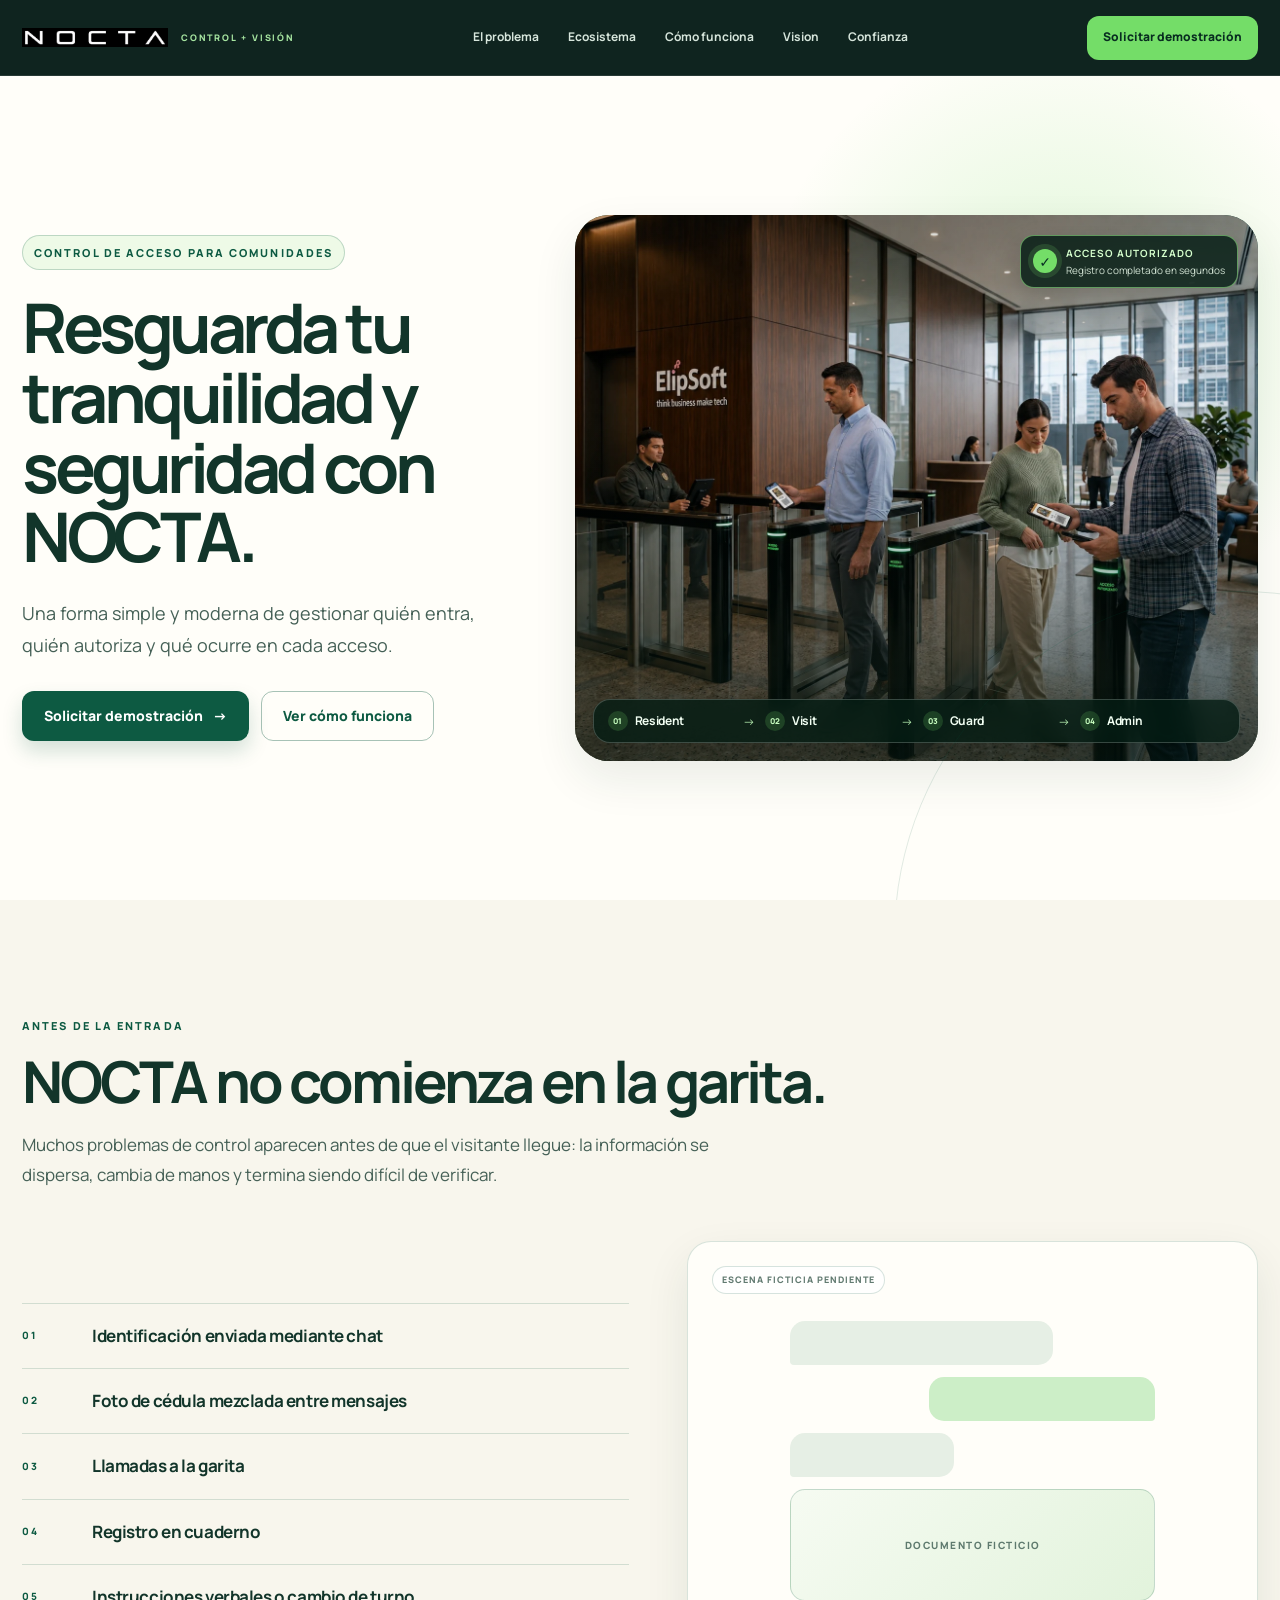
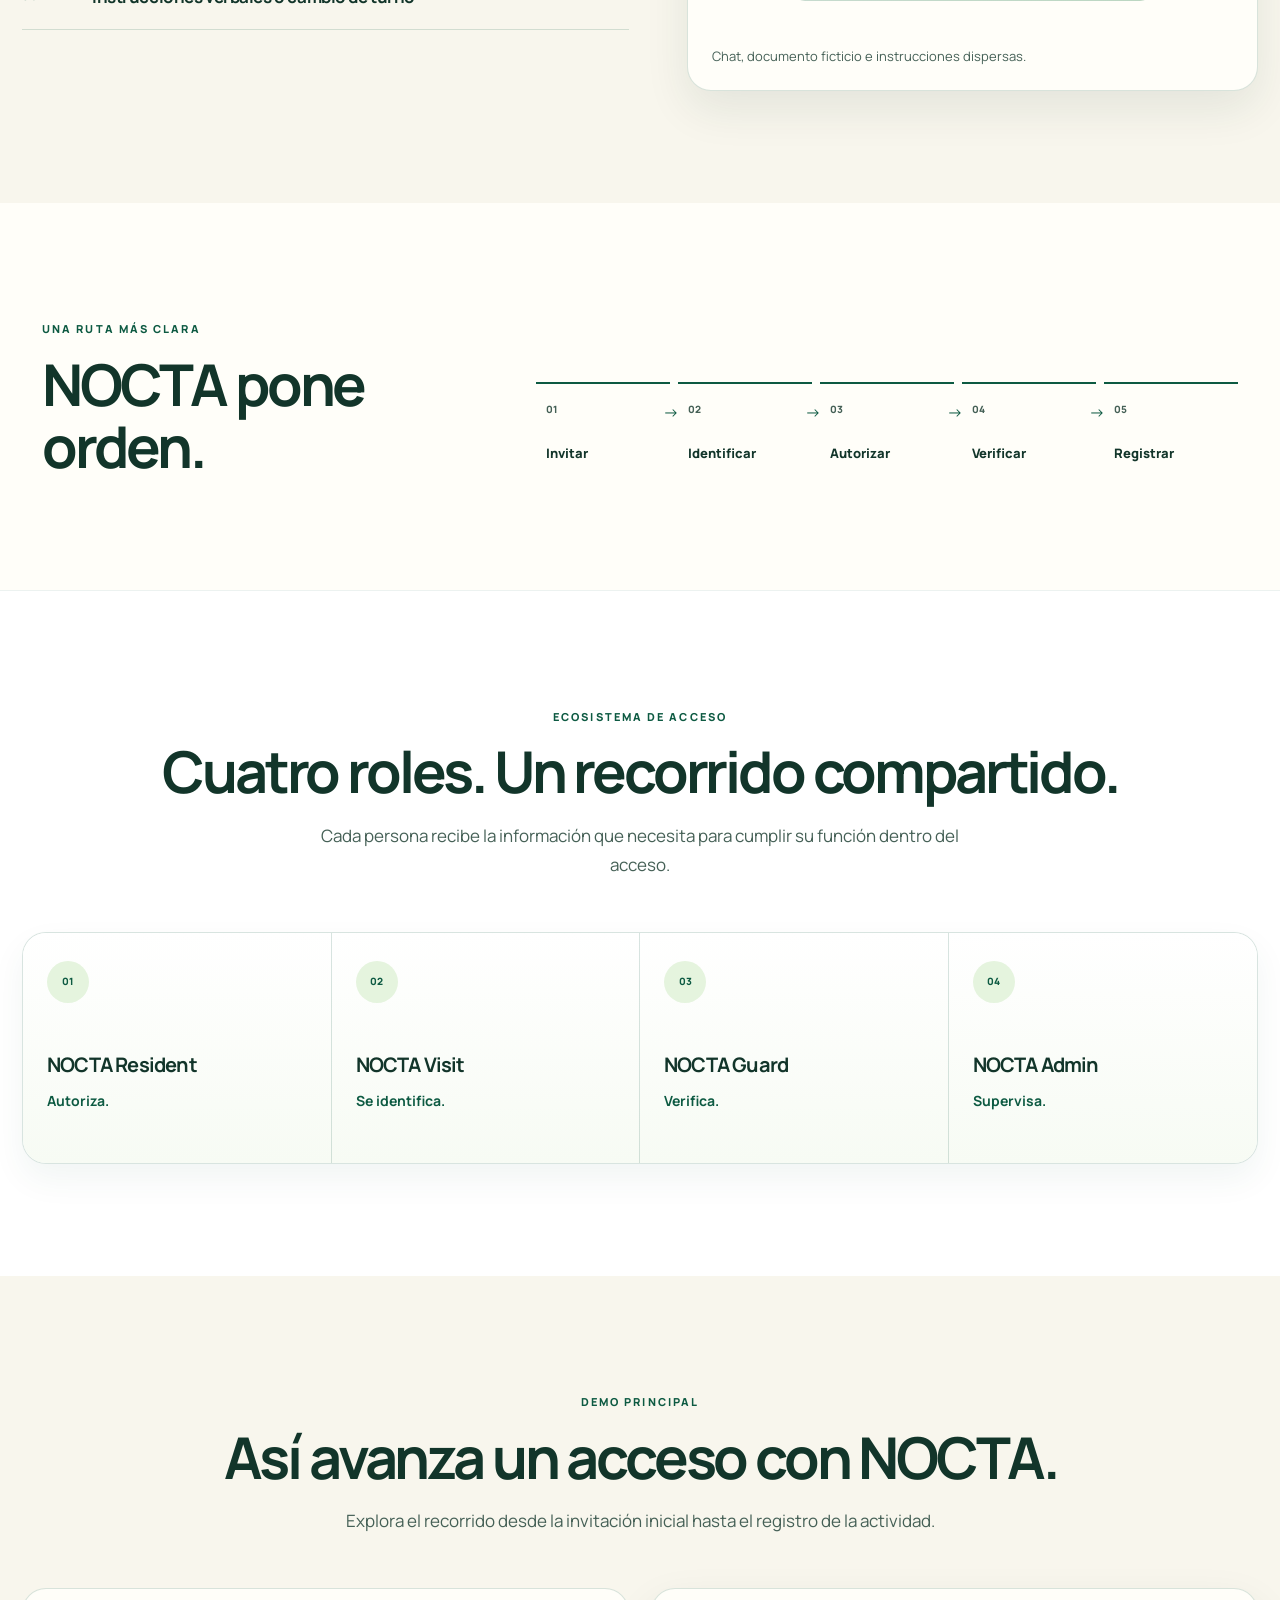
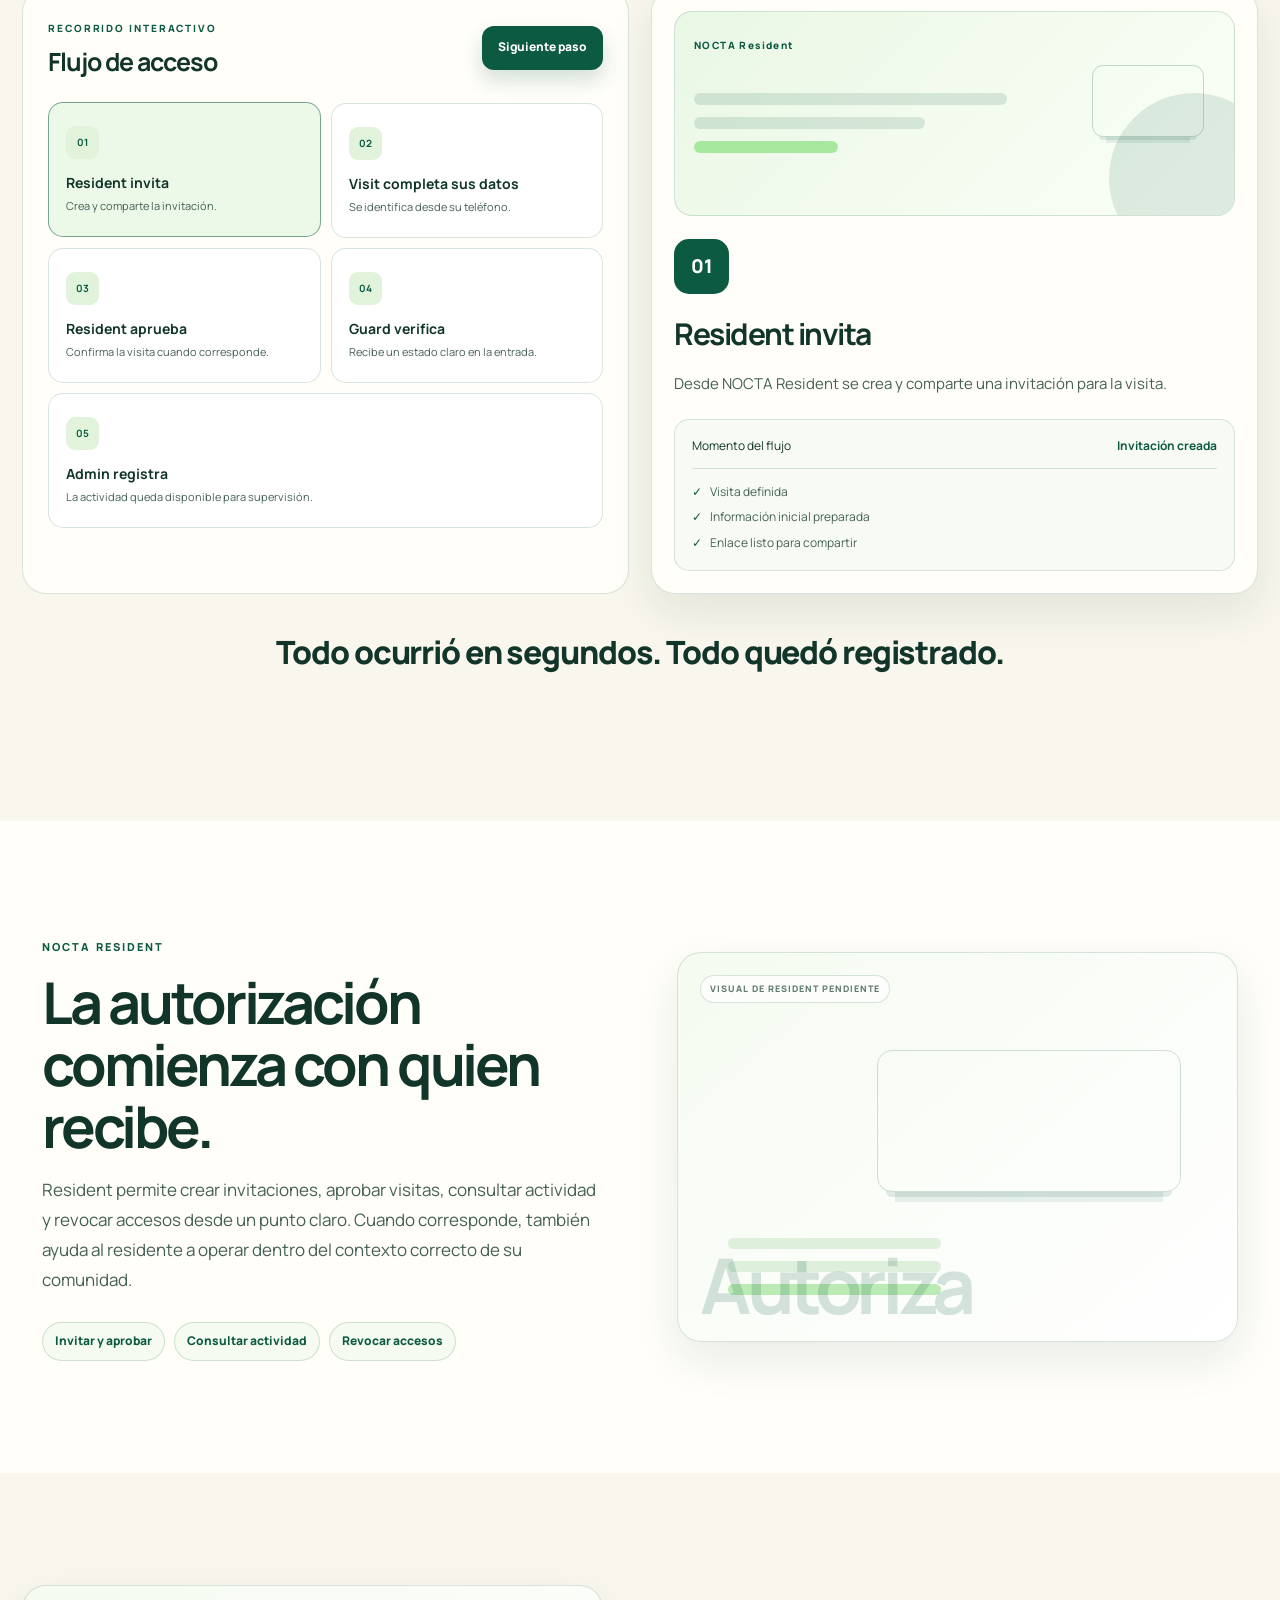
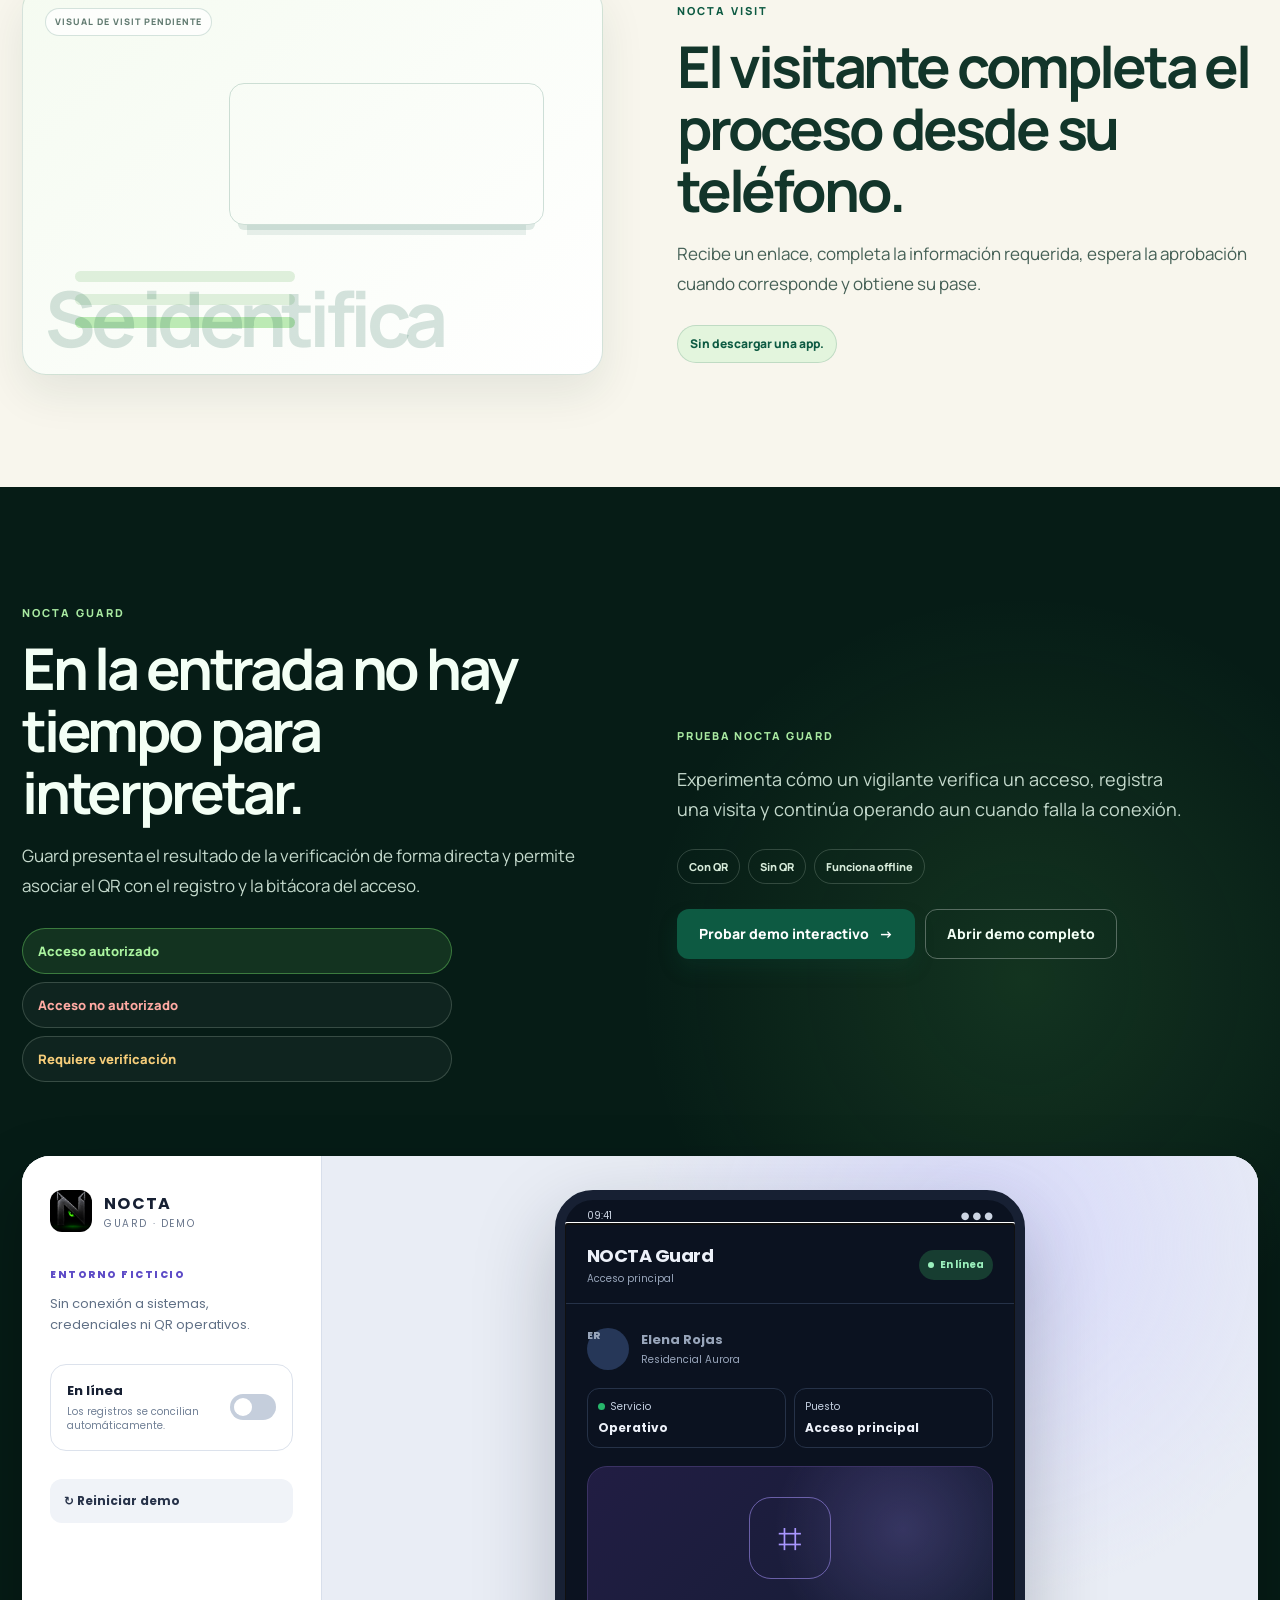
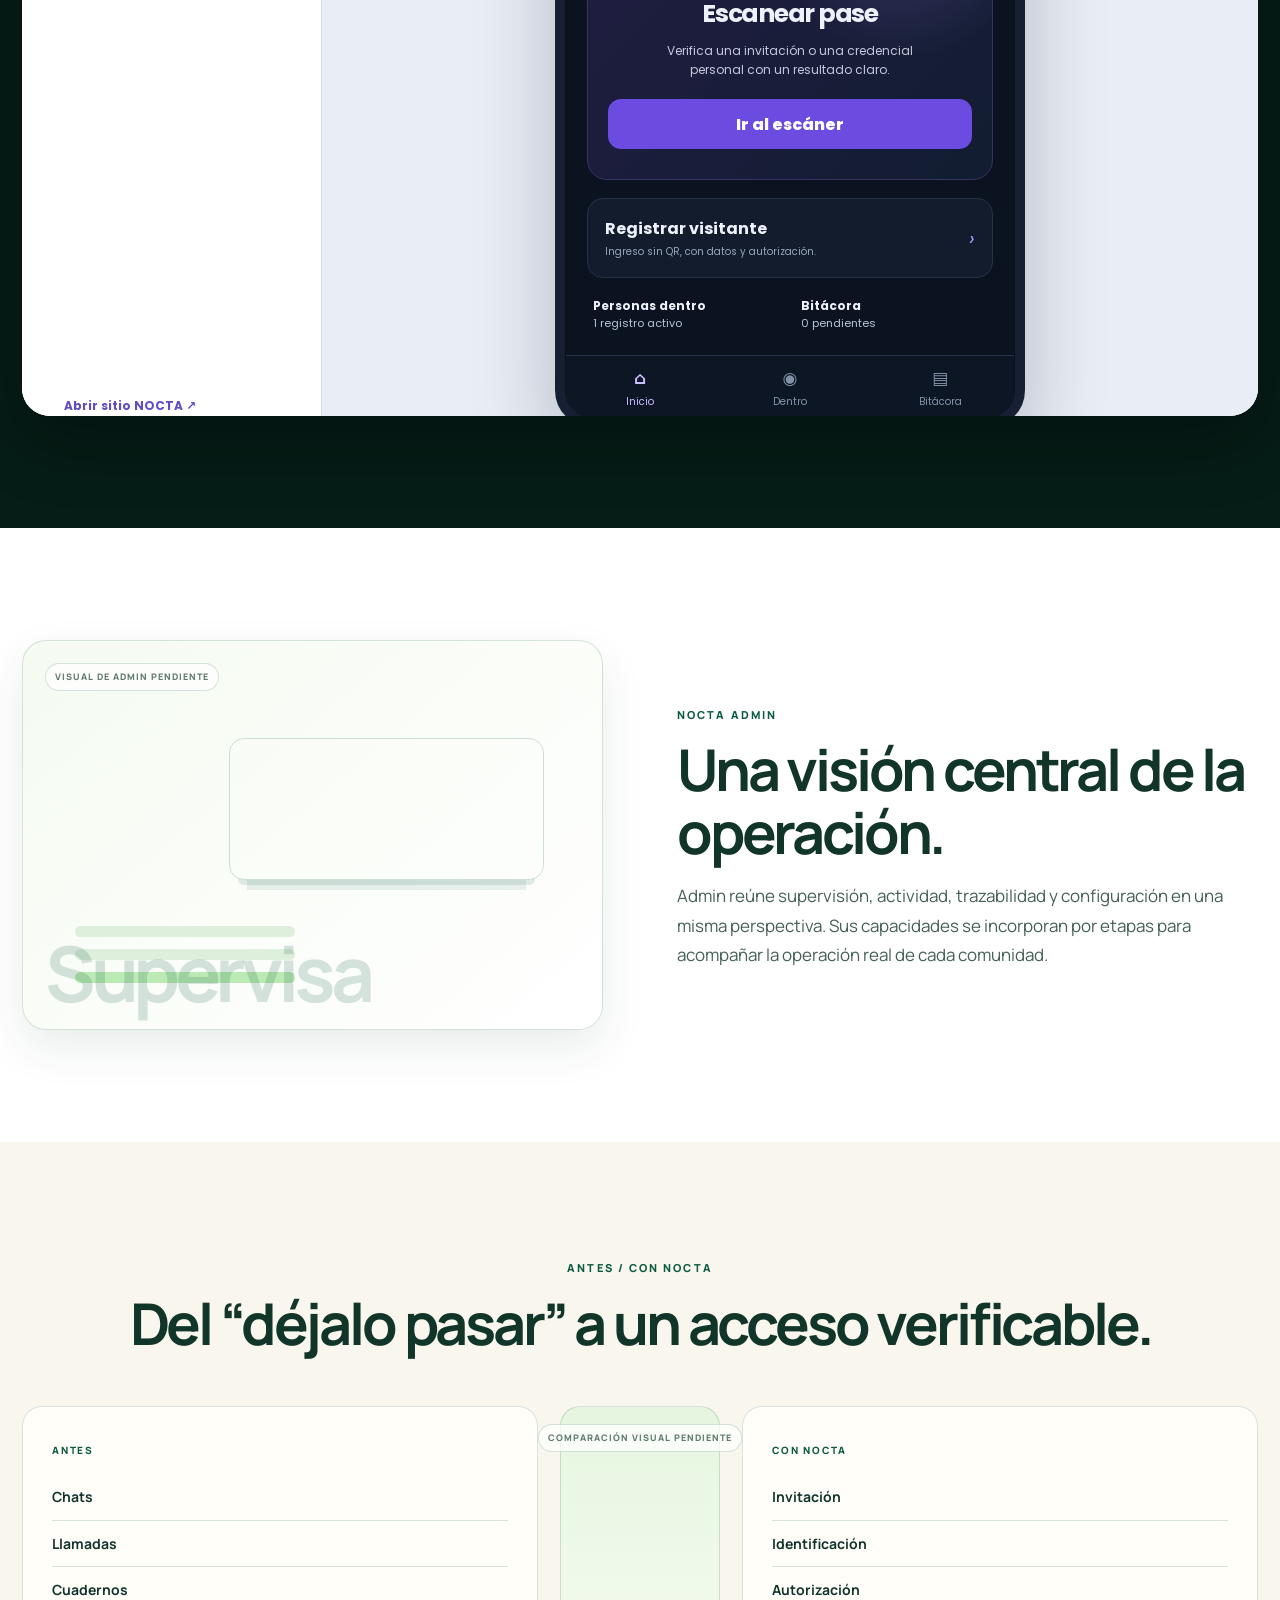
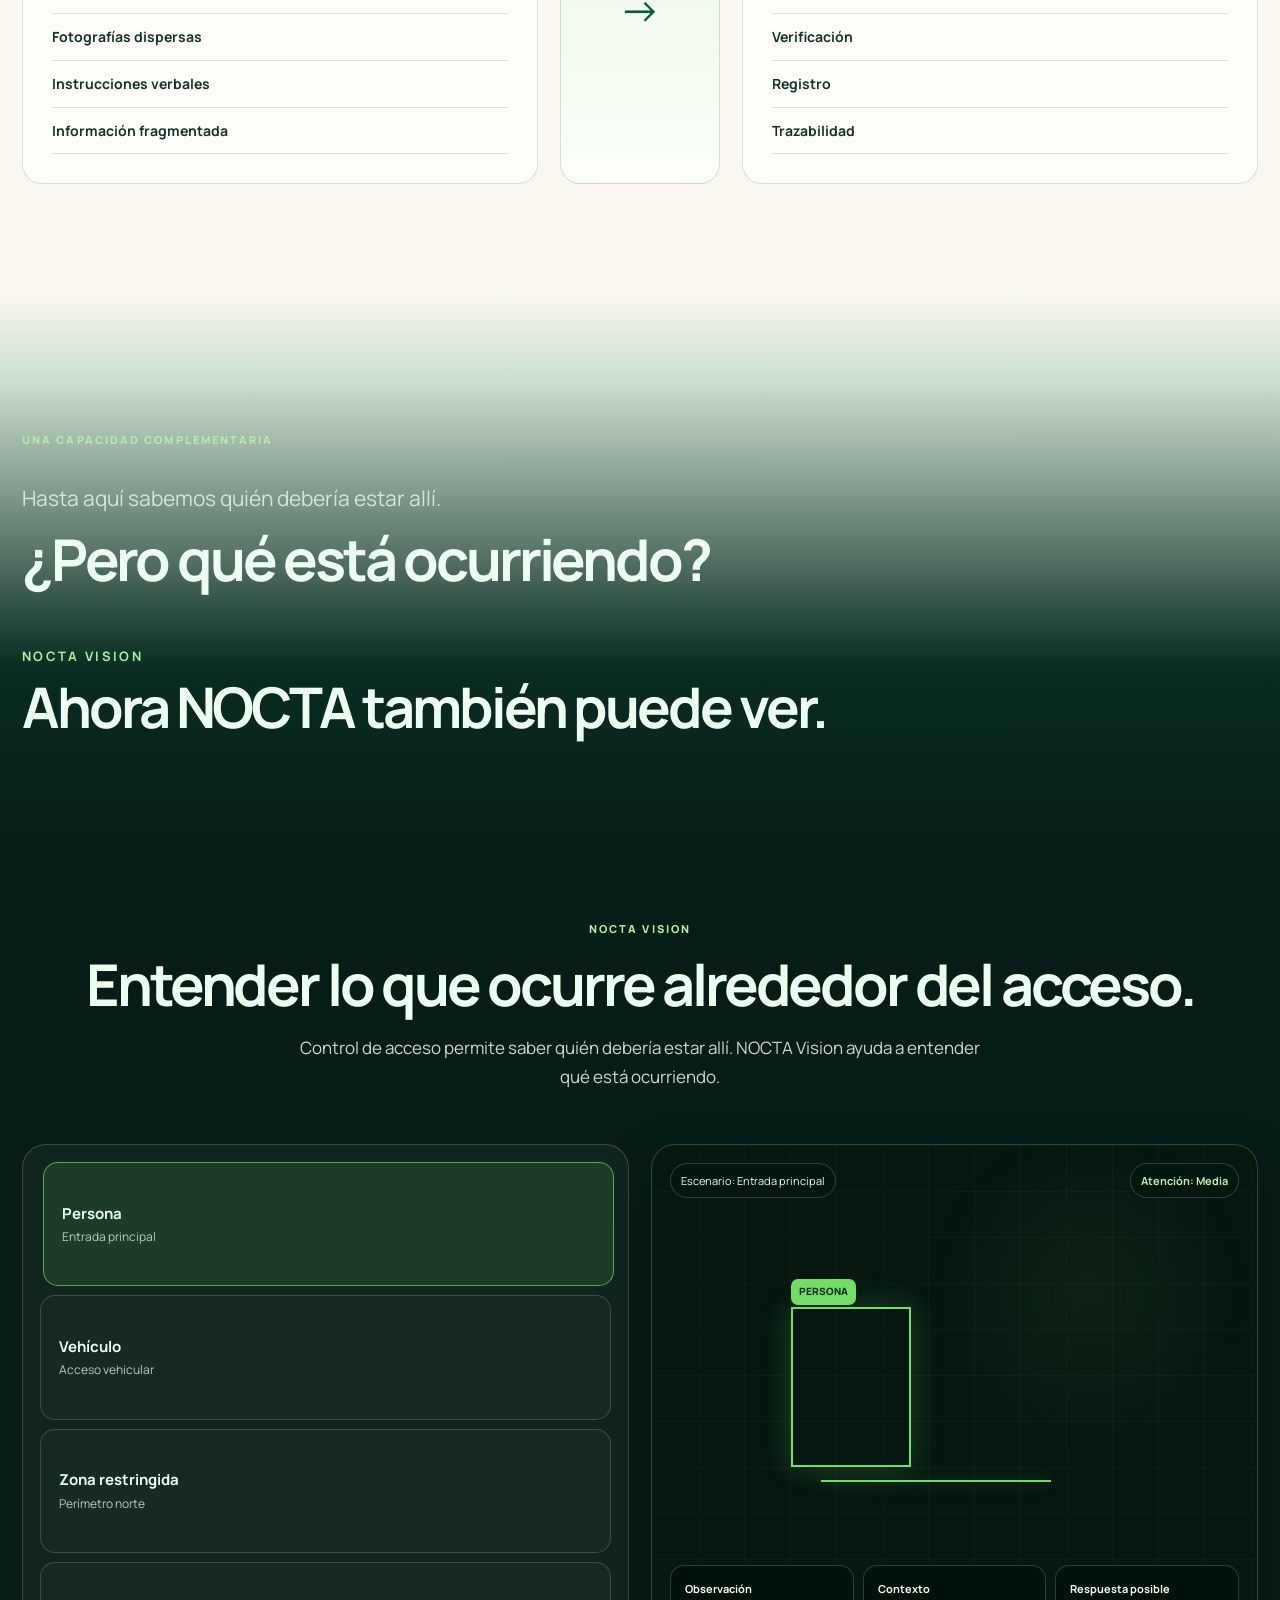
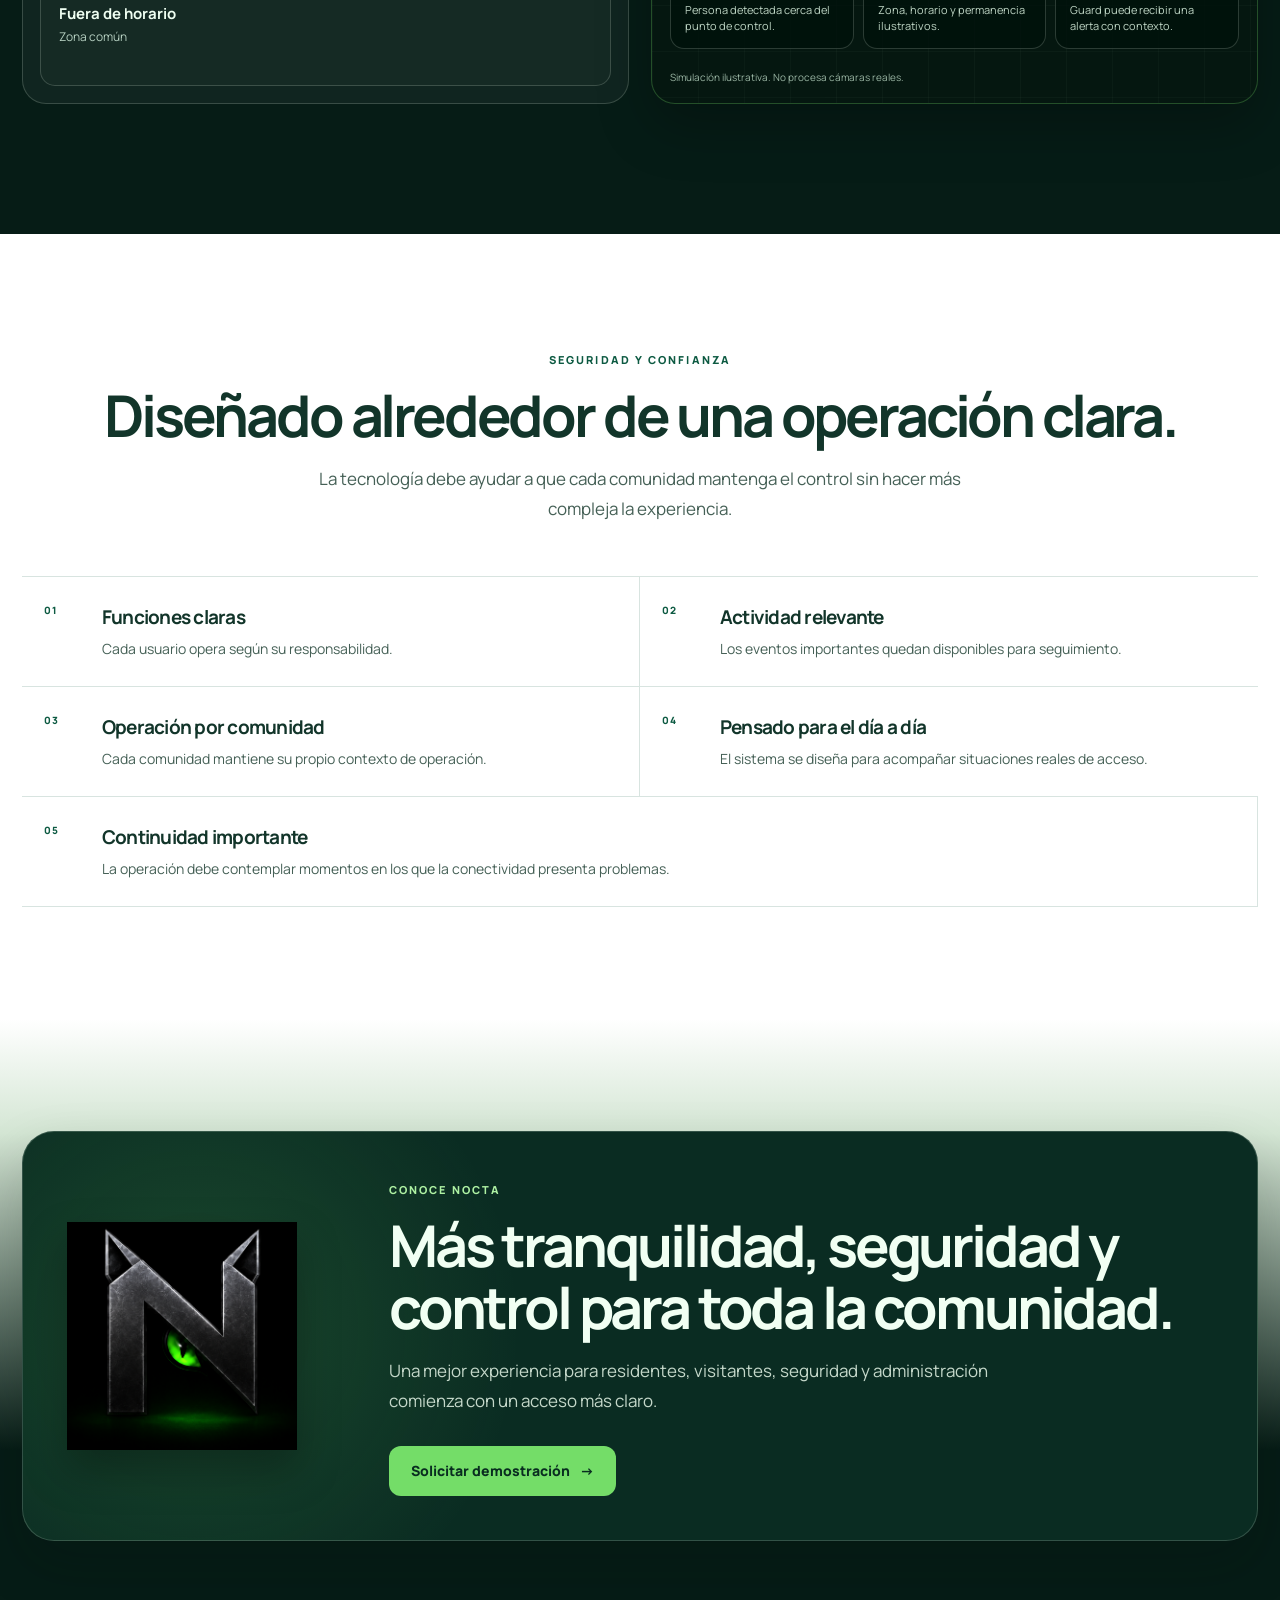
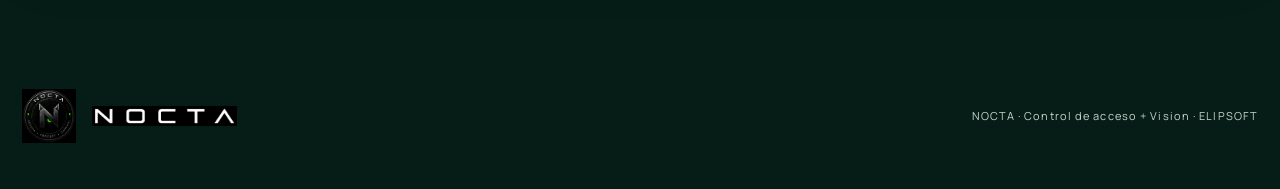
==== commit fcb6f061: "fix(demo): align Guard flows and embed landing demo" ====
--- a/index.html
+++ b/index.html
@@ -234,16 +234,19 @@
           <span class="state-review">Requiere verificación</span>
         </div>
       </div>
-      <div class="asset-placeholder product-placeholder guard-placeholder reveal" data-asset="asset-guard" aria-label="Espacio reservado para material visual de NOCTA Guard">
-        <span class="asset-label">Estados visuales de Guard pendientes</span>
-        <div class="guard-device" aria-label="Resultado principal: acceso autorizado">
-          <div class="guard-device-top"><span>NOCTA Guard</span><i aria-hidden="true"></i></div>
-          <div class="guard-verdict">
-            <span class="guard-verdict-icon" aria-hidden="true">✓</span>
-            <small>Resultado de verificación</small>
-            <strong>ACCESO AUTORIZADO</strong>
-          </div>
-        </div>
+      <div class="guard-demo-copy reveal">
+        <span>PRUEBA NOCTA GUARD</span>
+        <p>Experimenta cómo un vigilante verifica un acceso, registra una visita y continúa operando aun cuando falla la conexión.</p>
+        <div class="guard-demo-tags" aria-label="Capacidades mostradas en el demo">
+          <span>Con QR</span><span>Sin QR</span><span>Funciona offline</span>
+        </div>
+        <div class="guard-demo-actions">
+          <a class="button button-primary" href="#guard-demo">Probar demo interactivo <span>→</span></a>
+          <a class="button button-ghost" href="./demo/guard/" target="_blank" rel="noopener">Abrir demo completo</a>
+        </div>
+      </div>
+      <div id="guard-demo" class="guard-demo-embed reveal">
+        <iframe src="./demo/guard/" title="Demo interactivo NOCTA Guard" loading="lazy"></iframe>
       </div>
     </section>
 
--- a/styles.css
+++ b/styles.css
@@ -18,6 +18,8 @@
   --radius:24px;
   --max:1240px;
 }
+
+.guard-demo-copy{align-self:center}.guard-demo-copy>span{color:#a8e9a1;font-size:11px;font-weight:800;letter-spacing:.16em}.guard-demo-copy p{max-width:510px;color:#c4d9cc;font-size:18px;line-height:1.65}.guard-demo-tags{display:flex;flex-wrap:wrap;gap:8px;margin:25px 0}.guard-demo-tags span{padding:8px 11px;border:1px solid var(--line-dark);border-radius:999px;color:#d7ebda;font-size:11px;font-weight:800}.guard-demo-actions{display:flex;flex-wrap:wrap;gap:10px}.guard-demo-actions .button-ghost{border-color:rgba(255,255,255,.3);color:#f3fff5}.guard-demo-embed{grid-column:1/-1;min-width:0;overflow:hidden;border-radius:28px;background:#e9edf5;box-shadow:0 26px 64px rgba(0,0,0,.28)}.guard-demo-embed iframe{display:block;width:100%;height:860px;border:0;background:#e9edf5}
 
 *{box-sizing:border-box}
 html{scroll-behavior:smooth;scroll-padding-top:88px}
@@ -176,6 +178,7 @@
 }
 
 @media(max-width:680px){
+  .guard-demo-copy p{font-size:15px}.guard-demo-actions{display:grid;grid-template-columns:1fr}.guard-demo-actions .button{text-align:center;justify-content:center}.guard-demo-embed{margin-left:-16px;margin-right:-16px;border-radius:0}.guard-demo-embed iframe{height:calc(100svh - 12px);min-height:720px}
   html{scroll-padding-top:72px}.topbar{min-height:64px;padding:10px 16px;gap:10px}.brand{min-width:0;margin-right:auto}.brand-tag,.topbar>.button{display:none}.brand-wordmark{width:122px}.menu-toggle{width:44px;height:44px}.mobile-nav{top:64px;padding:16px;grid-template-columns:1fr}.section{padding:78px 16px}.hero{padding:0 16px}.hero-copy{padding:66px 0 16px}.hero h1{font-size:clamp(43px,13vw,59px)}.hero-copy>p{font-size:16px}.hero-ecosystem{aspect-ratio:9/10;min-height:400px;margin:22px 0 66px}.hero-access-image{object-position:56% center}.hero-operational-status{top:14px;right:14px;padding:9px 10px;max-width:205px}.hero-operational-status strong{font-size:9px}.hero-operational-status small{font-size:9px}.ecosystem-sequence{left:12px;right:12px;bottom:12px;padding:9px 10px;grid-template-columns:1fr 1fr;gap:7px 10px}.ecosystem-sequence i{display:none}.ecosystem-sequence article{padding:2px 0}.ecosystem-sequence strong{font-size:11px}.section-heading{margin-bottom:36px}.section-heading h2,.product-copy h2,.order-intro h2,.vision-transition-copy h2,.final-cta h2{font-size:clamp(34px,10vw,44px)}.section-heading p,.product-copy p,.final-cta p{font-size:15px}.problem-section,.ecosystem-section,.access-demo-section,.product-visit,.product-guard,.product-admin,.comparison-section,.vision-transition,.vision-section,.trust-section,.final-cta-section{padding-left:16px;padding-right:16px}.problem-placeholder{min-height:350px}.order-flow{grid-template-columns:1fr}.order-flow li{display:grid;grid-template-columns:38px 1fr;align-items:center}.order-flow li:not(:last-child)::after{content:"↓";right:15px;top:auto;bottom:-13px}.order-flow span{margin:0}.role-flow{grid-template-columns:1fr}.role-flow article,.role-flow article:nth-child(2){min-height:150px;border-right:0;border-bottom:1px solid var(--line)}.role-flow article:last-child{border-bottom:0}.role-flow h3{margin:28px 0 5px}.demo-steps{padding:17px}.demo-head{align-items:flex-start;flex-direction:column}.step-list{grid-template-columns:1fr}.access-step:last-child{grid-column:auto}.demo-output{min-height:auto;padding:16px;grid-template-rows:180px auto}.demo-output h3{font-size:27px}.product-placeholder{min-height:310px}.product-guard{margin:0;min-height:auto;border-radius:0}.comparison-layout{grid-template-columns:1fr}.comparison-placeholder{min-height:105px}.comparison-placeholder i{transform:rotate(90deg)}.vision-transition{padding-top:100px;padding-bottom:100px}.vision-transition-copy p{font-size:18px}.vision-section{padding-top:24px;padding-bottom:78px}.scenario-list{padding:12px}.camera-top{flex-direction:column;align-items:flex-start}.camera-info{grid-template-columns:1fr;position:relative;left:auto;right:auto;bottom:auto;padding:305px 14px 55px}.camera-simulator{min-height:690px}.camera-simulator .asset-label{bottom:16px;max-width:65%}.trust-list{grid-template-columns:1fr}.trust-list article,.trust-list article:nth-child(odd){border-right:0}.trust-list article:last-child{grid-column:auto}.final-cta{padding:26px;gap:20px}.final-cta img{width:140px}footer{padding:32px 16px;flex-direction:column;align-items:flex-start}
 }
 
